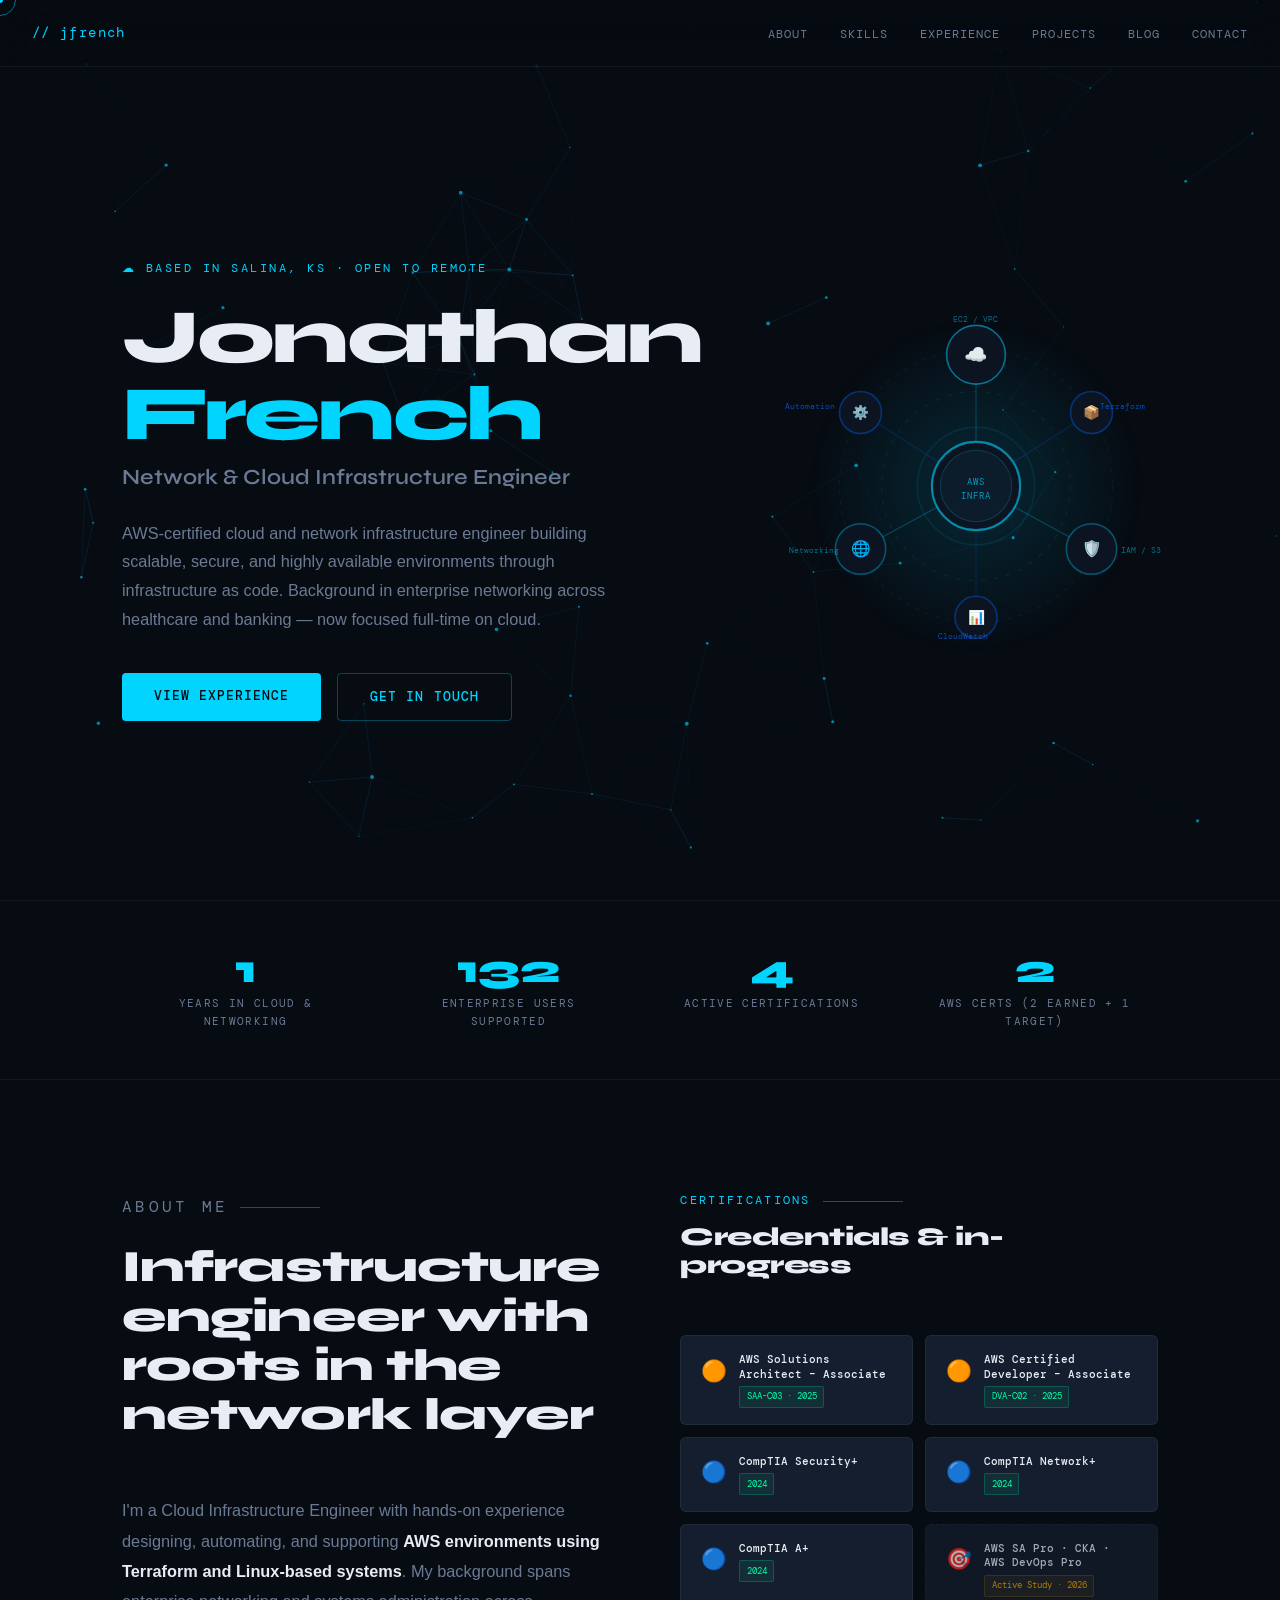
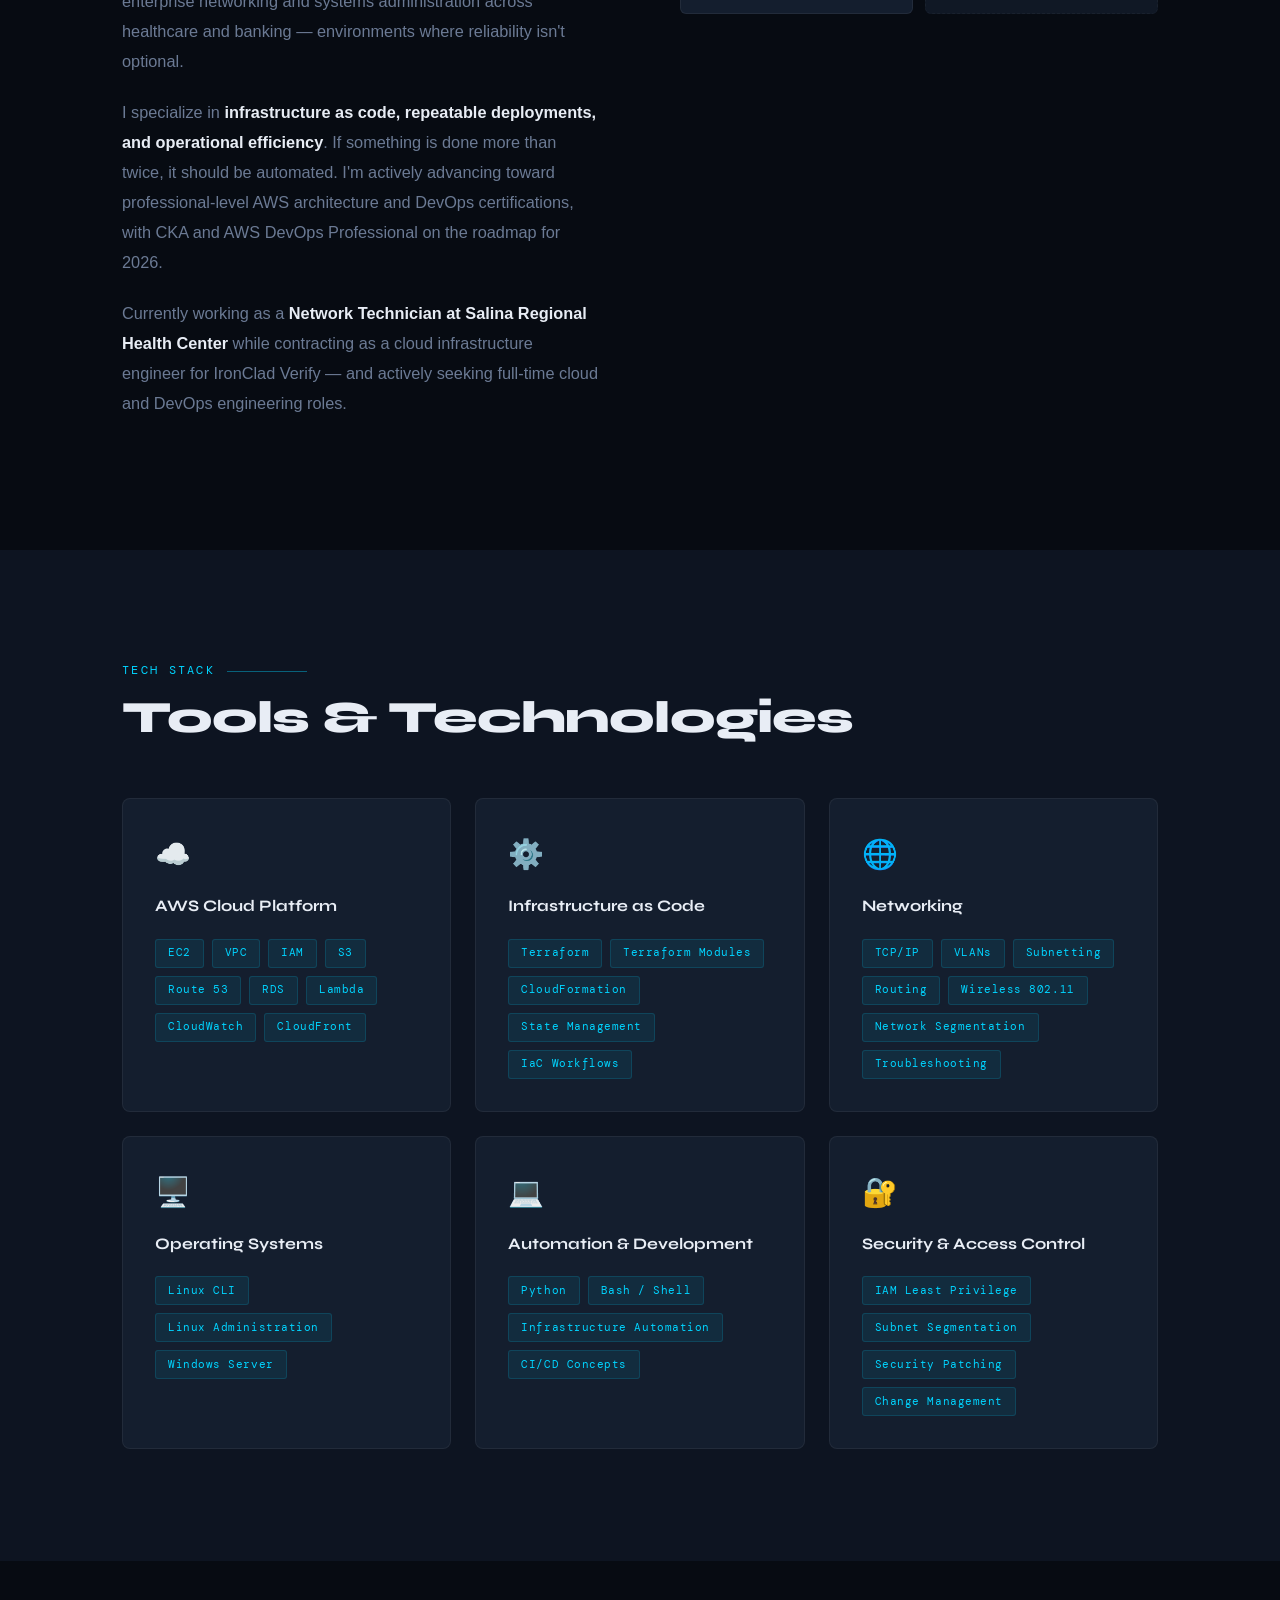
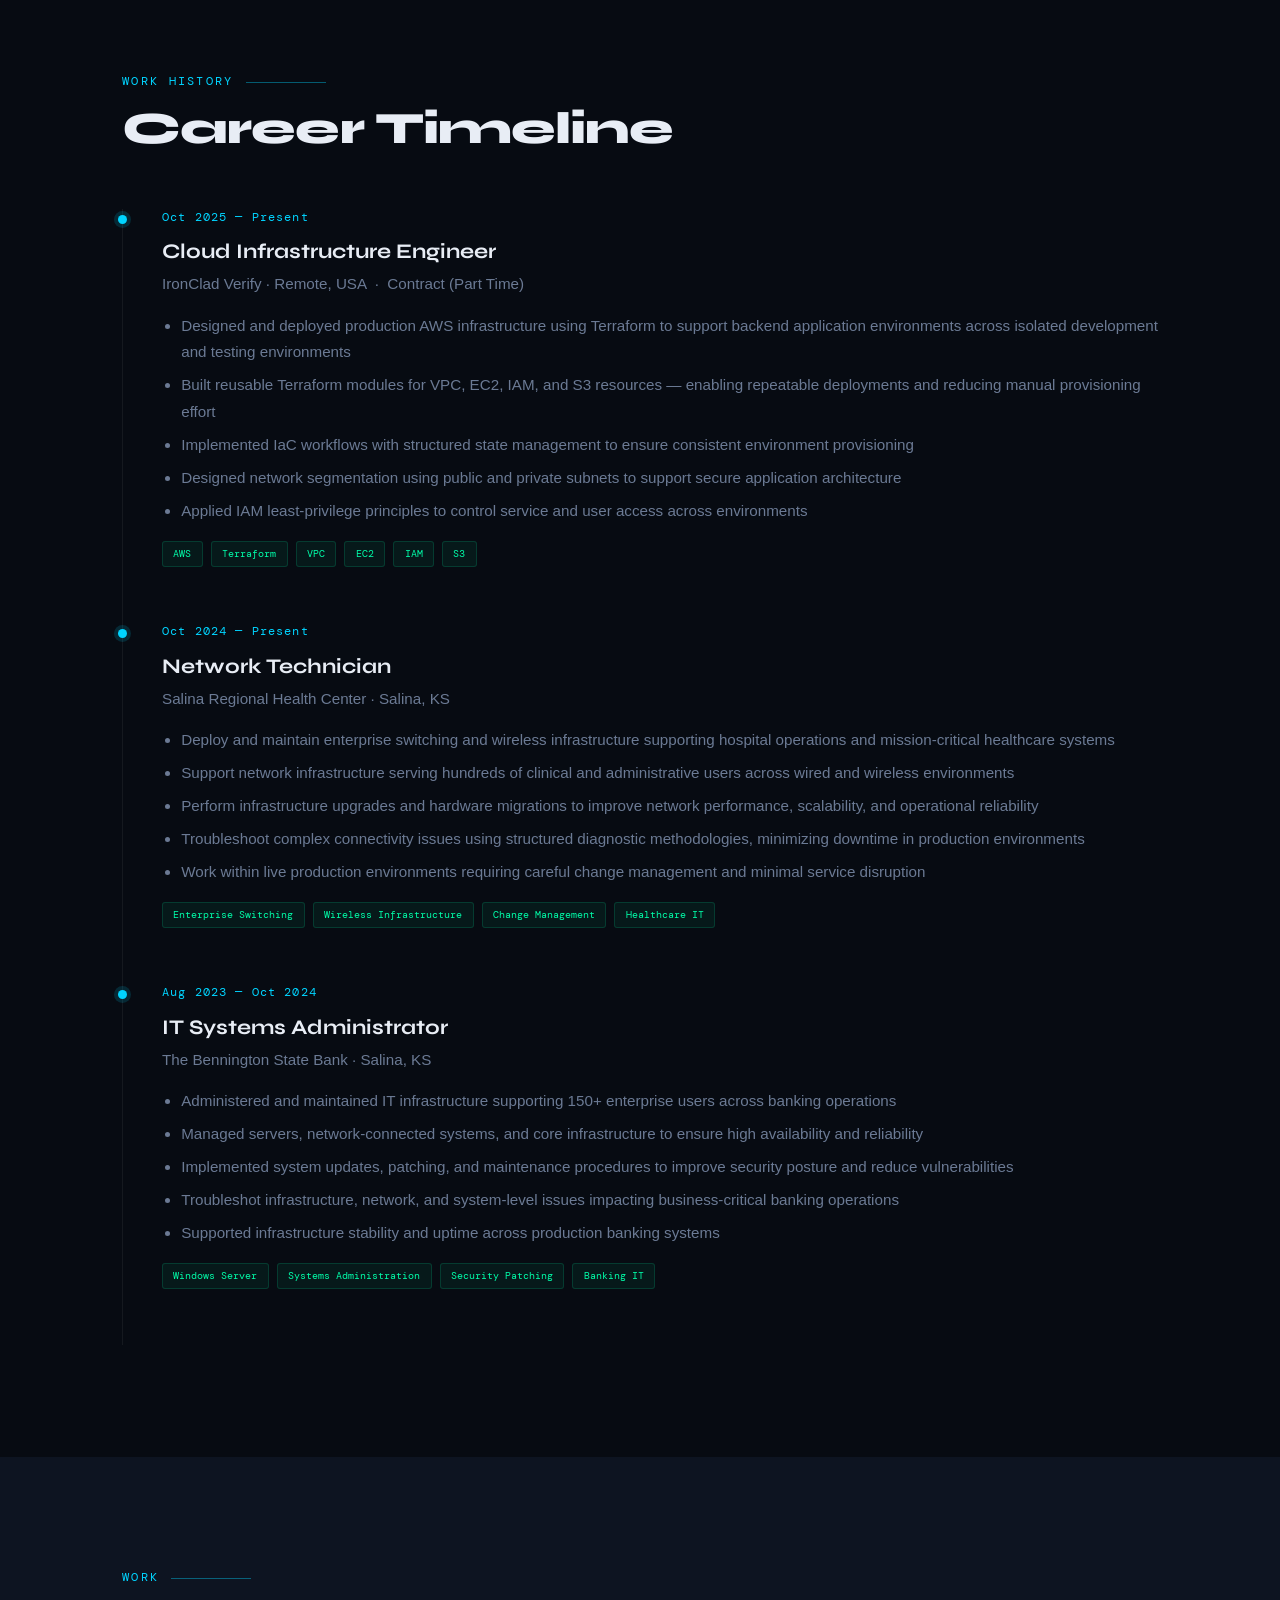
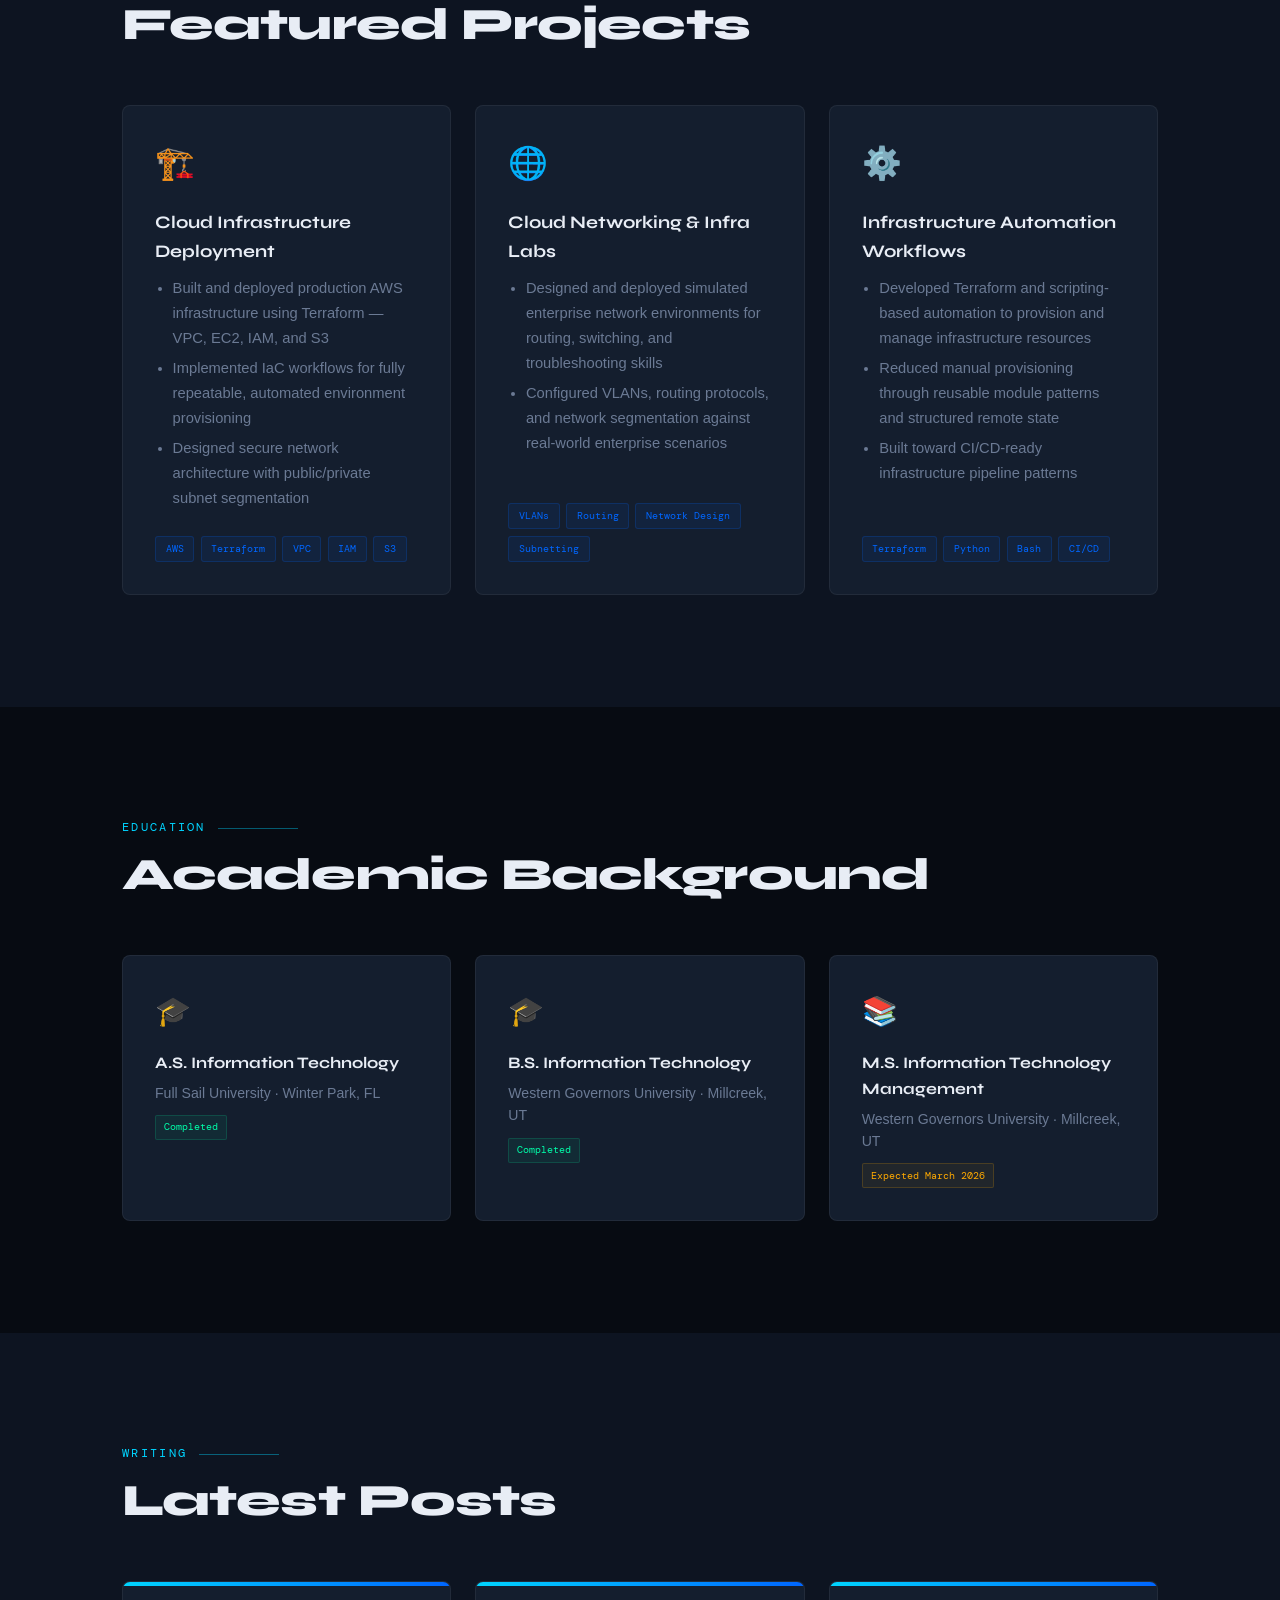
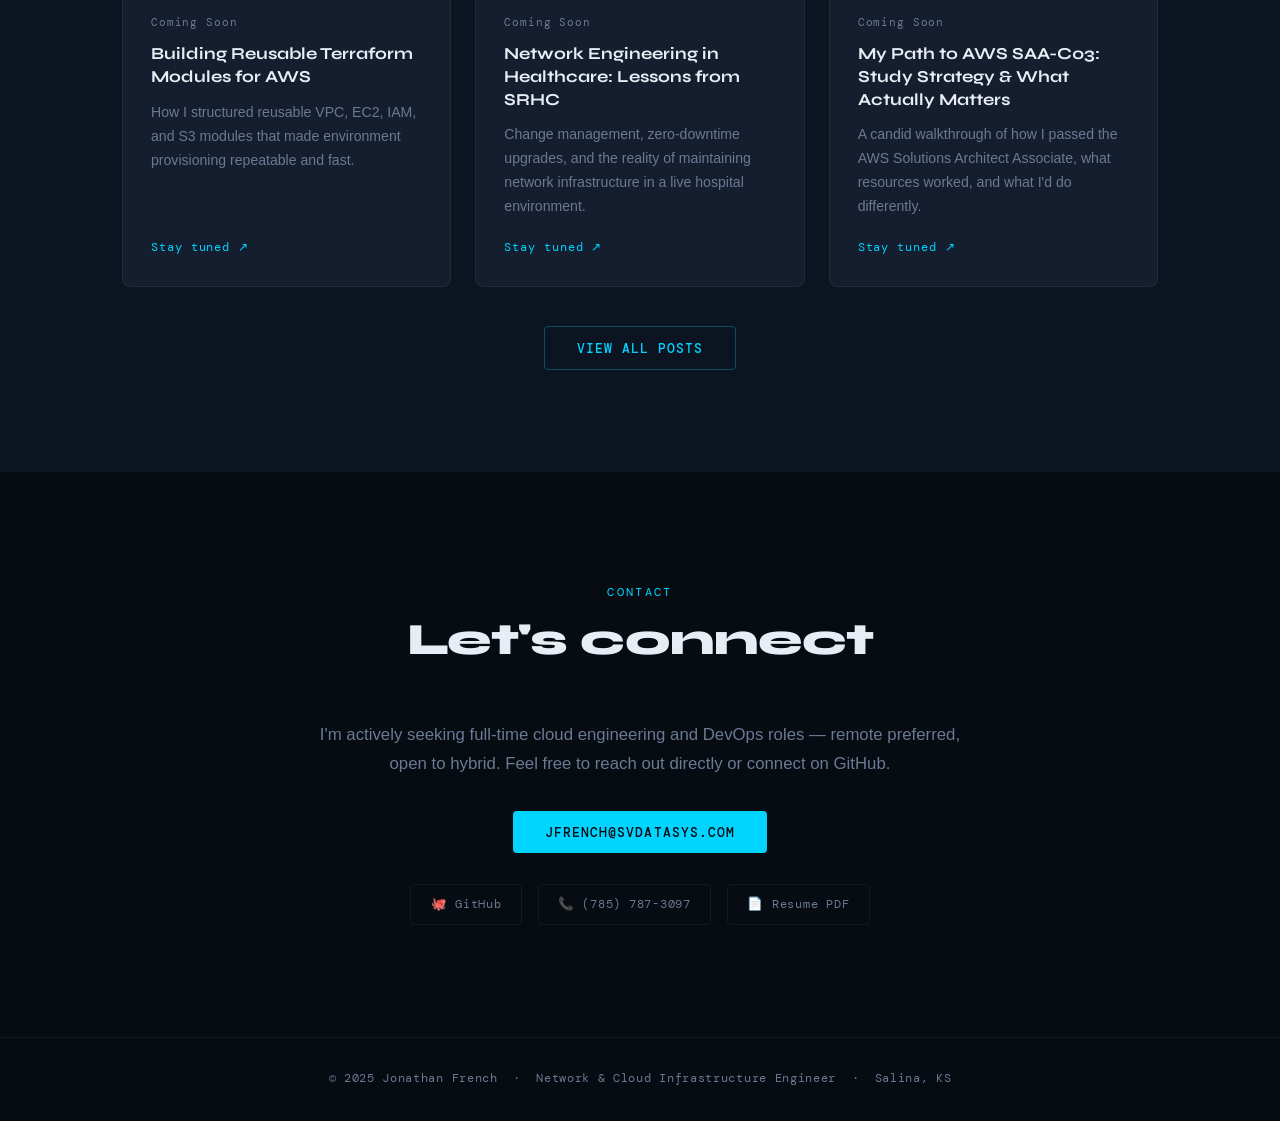
==== site/index.html @ b7e23923 "modified name" ====
<!DOCTYPE html>
<html lang="en">
<head>
  <meta charset="UTF-8" />
  <meta name="viewport" content="width=device-width, initial-scale=1.0" />
  <title>Jay French — Network &amp; Cloud Infrastructure Engineer</title>
  <link rel="preconnect" href="https://fonts.googleapis.com" />
  <link rel="preconnect" href="https://fonts.gstatic.com" crossorigin />
  <link href="https://fonts.googleapis.com/css2?family=Syne:wght@400;600;700;800&family=DM+Mono:wght@300;400;500&family=Cabinet+Grotesk:wght@300;400;500;700&display=swap" rel="stylesheet" />
  <style>
    *, *::before, *::after { box-sizing: border-box; margin: 0; padding: 0; }
    :root {
      --bg:        #070b12;
      --bg2:       #0d1421;
      --bg3:       #111927;
      --surface:   #141e2e;
      --border:    rgba(255,255,255,0.06);
      --primary:   #00d4ff;
      --accent:    #0066ff;
      --green:     #00ffaa;
      --text:      #e8edf5;
      --muted:     #6b7a94;
      --font-display: 'Syne', sans-serif;
      --font-body:    'Cabinet Grotesk', sans-serif;
      --font-mono:    'DM Mono', monospace;
    }
    html { scroll-behavior: smooth; }
    body { background: var(--bg); color: var(--text); font-family: var(--font-body); font-size: 16px; line-height: 1.6; overflow-x: hidden; cursor: none; }
    #cursor-dot, #cursor-ring { position: fixed; top: 0; left: 0; border-radius: 50%; pointer-events: none; z-index: 9999; transform: translate(-50%, -50%); }
    #cursor-dot { width: 6px; height: 6px; background: var(--primary); }
    #cursor-ring { width: 32px; height: 32px; border: 1.5px solid rgba(0,212,255,0.5); transition: width 0.25s, height 0.25s, border-color 0.25s; }
    body:has(a:hover) #cursor-ring, body:has(button:hover) #cursor-ring { width: 48px; height: 48px; border-color: var(--primary); }
    #bg-canvas { position: fixed; inset: 0; z-index: 0; pointer-events: none; }
    .container { max-width: 1100px; margin: 0 auto; padding: 0 2rem; }
    section { position: relative; z-index: 1; }

    /* NAV */
    nav { position: fixed; top: 0; left: 0; right: 0; z-index: 100; padding: 1.25rem 2rem; display: flex; align-items: center; justify-content: space-between; background: rgba(7,11,18,0.7); backdrop-filter: blur(20px); border-bottom: 1px solid var(--border); }
    .nav-logo { font-family: var(--font-mono); font-size: 0.85rem; color: var(--primary); letter-spacing: 0.1em; text-decoration: none; }
    .nav-links { display: flex; gap: 2rem; list-style: none; }
    .nav-links a { font-family: var(--font-mono); font-size: 0.78rem; color: var(--muted); text-decoration: none; letter-spacing: 0.08em; text-transform: uppercase; transition: color 0.2s; }
    .nav-links a:hover { color: var(--primary); }

    /* HERO */
    #hero { min-height: 100vh; display: flex; align-items: center; padding-top: 80px; }
    .hero-inner { display: grid; grid-template-columns: 1fr 420px; gap: 4rem; align-items: center; width: 100%; max-width: 1100px; margin: 0 auto; padding: 0 2rem; }
    .hero-eyebrow { font-family: var(--font-mono); font-size: 0.78rem; color: var(--primary); letter-spacing: 0.2em; text-transform: uppercase; margin-bottom: 1.25rem; opacity: 0; animation: fadeUp 0.8s 0.2s forwards; }
    .hero-name { font-family: var(--font-display); font-size: clamp(3rem, 6vw, 5.2rem); font-weight: 800; line-height: 1.0; letter-spacing: -0.03em; margin-bottom: 0.5rem; opacity: 0; animation: fadeUp 0.8s 0.35s forwards; }
    .hero-name span { color: var(--primary); }
    .hero-title { font-family: var(--font-display); font-size: clamp(1rem, 2vw, 1.35rem); font-weight: 600; color: var(--muted); margin-bottom: 1.5rem; opacity: 0; animation: fadeUp 0.8s 0.5s forwards; }
    .hero-desc { font-size: 1.02rem; color: var(--muted); max-width: 520px; line-height: 1.75; margin-bottom: 2.5rem; opacity: 0; animation: fadeUp 0.8s 0.65s forwards; }
    .hero-ctas { display: flex; gap: 1rem; flex-wrap: wrap; opacity: 0; animation: fadeUp 0.8s 0.8s forwards; }
    .btn-primary { padding: 0.8rem 2rem; background: var(--primary); color: var(--bg); font-family: var(--font-mono); font-size: 0.8rem; font-weight: 500; letter-spacing: 0.08em; text-transform: uppercase; border: none; border-radius: 4px; text-decoration: none; cursor: none; transition: background 0.2s, transform 0.2s, box-shadow 0.2s; }
    .btn-primary:hover { background: #33deff; transform: translateY(-2px); box-shadow: 0 8px 30px rgba(0,212,255,0.35); }
    .btn-ghost { padding: 0.8rem 2rem; background: transparent; color: var(--primary); font-family: var(--font-mono); font-size: 0.8rem; font-weight: 500; letter-spacing: 0.08em; text-transform: uppercase; border: 1px solid rgba(0,212,255,0.3); border-radius: 4px; text-decoration: none; cursor: none; transition: border-color 0.2s, background 0.2s, transform 0.2s; }
    .btn-ghost:hover { border-color: var(--primary); background: rgba(0,212,255,0.06); transform: translateY(-2px); }
    .hero-visual { position: relative; opacity: 0; animation: fadeIn 1.2s 0.5s forwards; }
    .cloud-diagram { width: 100%; aspect-ratio: 1; }
    .cloud-diagram svg { width: 100%; height: 100%; overflow: visible; }

    /* STATS */
    .stats-bar { position: relative; z-index: 1; border-top: 1px solid var(--border); border-bottom: 1px solid var(--border); padding: 2rem 0; }
    .stats-grid { display: grid; grid-template-columns: repeat(4, 1fr); gap: 1rem; }
    .stat { text-align: center; padding: 1rem; }
    .stat-num { font-family: var(--font-display); font-size: 2.5rem; font-weight: 800; color: var(--primary); display: block; line-height: 1; }
    .stat-label { font-family: var(--font-mono); font-size: 0.7rem; color: var(--muted); letter-spacing: 0.12em; text-transform: uppercase; margin-top: 0.4rem; display: block; }

    /* SECTION HEADERS */
    .section-header { margin-bottom: 3.5rem; }
    .section-label { font-family: var(--font-mono); font-size: 0.72rem; color: var(--primary); letter-spacing: 0.2em; text-transform: uppercase; margin-bottom: 0.75rem; display: flex; align-items: center; gap: 0.75rem; }
    .section-label::after { content: ''; flex: 1; max-width: 80px; height: 1px; background: var(--primary); opacity: 0.4; }
    .section-title { font-family: var(--font-display); font-size: clamp(2rem, 3.5vw, 2.8rem); font-weight: 800; letter-spacing: -0.02em; line-height: 1.1; }

    /* ABOUT */
    #about { padding: 7rem 0; }
    .about-grid { display: grid; grid-template-columns: 1fr 1fr; gap: 5rem; align-items: start; }
    .about-text p { color: var(--muted); line-height: 1.85; margin-bottom: 1.25rem; font-size: 1.02rem; }
    .about-text p strong { color: var(--text); }
    .cert-grid { display: grid; grid-template-columns: 1fr 1fr; gap: 0.75rem; margin-top: 2rem; }
    .cert-card { padding: 1rem 1.25rem; background: var(--surface); border: 1px solid var(--border); border-radius: 6px; display: flex; align-items: flex-start; gap: 0.75rem; transition: border-color 0.2s, transform 0.2s; }
    .cert-card:hover { border-color: rgba(0,212,255,0.3); transform: translateY(-2px); }
    .cert-card.upcoming { border-style: dashed; opacity: 0.7; }
    .cert-card.upcoming:hover { opacity: 1; }
    .cert-icon { font-size: 1.3rem; flex-shrink: 0; margin-top: 0.1rem; }
    .cert-name { font-family: var(--font-mono); font-size: 0.68rem; color: var(--text); font-weight: 500; line-height: 1.35; }
    .cert-badge { font-family: var(--font-mono); font-size: 0.58rem; color: var(--green); background: rgba(0,255,170,0.08); border: 1px solid rgba(0,255,170,0.2); padding: 0.15rem 0.4rem; border-radius: 2px; margin-top: 0.3rem; display: inline-block; }
    .cert-badge.soon { color: #ffaa00; background: rgba(255,170,0,0.08); border-color: rgba(255,170,0,0.2); }

    /* SKILLS */
    #skills { padding: 7rem 0; background: var(--bg2); }
    .skills-grid { display: grid; grid-template-columns: repeat(3, 1fr); gap: 1.5rem; }
    .skill-category { padding: 2rem; background: var(--surface); border: 1px solid var(--border); border-radius: 8px; transition: border-color 0.3s, transform 0.3s; }
    .skill-category:hover { border-color: rgba(0,212,255,0.25); transform: translateY(-4px); }
    .skill-cat-icon { font-size: 1.8rem; margin-bottom: 1rem; }
    .skill-cat-title { font-family: var(--font-display); font-size: 1rem; font-weight: 700; margin-bottom: 1.25rem; }
    .skill-tags { display: flex; flex-wrap: wrap; gap: 0.5rem; }
    .skill-tag { font-family: var(--font-mono); font-size: 0.68rem; color: var(--primary); background: rgba(0,212,255,0.08); border: 1px solid rgba(0,212,255,0.15); padding: 0.3rem 0.75rem; border-radius: 3px; letter-spacing: 0.05em; }

    /* EXPERIENCE */
    #experience { padding: 7rem 0; }
    .timeline { position: relative; }
    .timeline::before { content: ''; position: absolute; left: 0; top: 0; bottom: 0; width: 1px; background: var(--border); }
    .timeline-item { padding-left: 2.5rem; padding-bottom: 3.5rem; position: relative; }
    .timeline-item::before { content: ''; position: absolute; left: -4px; top: 6px; width: 9px; height: 9px; background: var(--primary); border-radius: 50%; box-shadow: 0 0 0 4px rgba(0,212,255,0.15); }
    .timeline-date { font-family: var(--font-mono); font-size: 0.72rem; color: var(--primary); letter-spacing: 0.1em; margin-bottom: 0.5rem; }
    .timeline-role { font-family: var(--font-display); font-size: 1.3rem; font-weight: 700; margin-bottom: 0.25rem; }
    .timeline-company { font-size: 0.95rem; color: var(--muted); margin-bottom: 1rem; }
    .timeline-desc { color: var(--muted); font-size: 0.95rem; line-height: 1.75; }
    .timeline-desc ul { padding-left: 1.2rem; margin-top: 0.5rem; }
    .timeline-desc li { margin-bottom: 0.4rem; }
    .timeline-tags { display: flex; flex-wrap: wrap; gap: 0.5rem; margin-top: 1rem; }
    .timeline-tag { font-family: var(--font-mono); font-size: 0.65rem; color: var(--green); background: rgba(0,255,170,0.06); border: 1px solid rgba(0,255,170,0.15); padding: 0.25rem 0.65rem; border-radius: 3px; }

    /* PROJECTS */
    #projects { padding: 7rem 0; background: var(--bg2); }
    .projects-grid { display: grid; grid-template-columns: repeat(3, 1fr); gap: 1.5rem; }
    .project-card { background: var(--surface); border: 1px solid var(--border); border-radius: 8px; padding: 2rem; display: flex; flex-direction: column; transition: border-color 0.3s, transform 0.3s, box-shadow 0.3s; }
    .project-card:hover { border-color: rgba(0,212,255,0.3); transform: translateY(-6px); box-shadow: 0 20px 60px rgba(0,0,0,0.4); }
    .project-icon { font-size: 2rem; margin-bottom: 1.25rem; }
    .project-title { font-family: var(--font-display); font-size: 1.1rem; font-weight: 700; margin-bottom: 0.65rem; }
    .project-desc { font-size: 0.92rem; color: var(--muted); line-height: 1.7; flex: 1; margin-bottom: 1.25rem; }
    .project-desc ul { padding-left: 1.1rem; }
    .project-desc li { margin-bottom: 0.3rem; }
    .project-tags { display: flex; flex-wrap: wrap; gap: 0.4rem; }
    .project-tag { font-family: var(--font-mono); font-size: 0.65rem; color: var(--accent); background: rgba(0,102,255,0.08); border: 1px solid rgba(0,102,255,0.2); padding: 0.25rem 0.6rem; border-radius: 3px; }

    /* EDUCATION */
    #education { padding: 7rem 0; }
    .edu-grid { display: grid; grid-template-columns: repeat(3, 1fr); gap: 1.5rem; }
    .edu-card { background: var(--surface); border: 1px solid var(--border); border-radius: 8px; padding: 2rem; transition: border-color 0.3s, transform 0.3s; }
    .edu-card:hover { border-color: rgba(0,212,255,0.25); transform: translateY(-3px); }
    .edu-icon { font-size: 1.8rem; margin-bottom: 1rem; }
    .edu-degree { font-family: var(--font-display); font-size: 1rem; font-weight: 700; margin-bottom: 0.4rem; }
    .edu-school { font-size: 0.88rem; color: var(--muted); margin-bottom: 0.5rem; }
    .edu-note { font-family: var(--font-mono); font-size: 0.65rem; color: var(--green); background: rgba(0,255,170,0.06); border: 1px solid rgba(0,255,170,0.15); padding: 0.2rem 0.5rem; border-radius: 2px; display: inline-block; }
    .edu-note.in-progress { color: #ffaa00; background: rgba(255,170,0,0.06); border-color: rgba(255,170,0,0.18); }

    /* BLOG */
    #blog { padding: 7rem 0; background: var(--bg2); }
    .blog-grid { display: grid; grid-template-columns: repeat(3, 1fr); gap: 1.5rem; margin-bottom: 3rem; }
    .blog-card { background: var(--surface); border: 1px solid var(--border); border-radius: 8px; overflow: hidden; text-decoration: none; color: inherit; display: flex; flex-direction: column; transition: border-color 0.3s, transform 0.3s; }
    .blog-card:hover { border-color: rgba(0,212,255,0.3); transform: translateY(-4px); }
    .blog-card-accent { height: 4px; background: linear-gradient(90deg, var(--primary), var(--accent)); }
    .blog-card-body { padding: 1.75rem; flex: 1; display: flex; flex-direction: column; }
    .blog-meta { font-family: var(--font-mono); font-size: 0.68rem; color: var(--muted); letter-spacing: 0.08em; margin-bottom: 0.75rem; }
    .blog-card-title { font-family: var(--font-display); font-size: 1.05rem; font-weight: 700; line-height: 1.35; margin-bottom: 0.75rem; }
    .blog-excerpt { font-size: 0.88rem; color: var(--muted); line-height: 1.7; flex: 1; }
    .blog-read-more { font-family: var(--font-mono); font-size: 0.72rem; color: var(--primary); letter-spacing: 0.08em; margin-top: 1.25rem; }
    .view-all { text-align: center; }

    /* CONTACT */
    #contact { padding: 7rem 0; }
    .contact-inner { max-width: 680px; margin: 0 auto; text-align: center; }
    .contact-inner .section-label { justify-content: center; }
    .contact-inner .section-label::after { display: none; }
    .contact-desc { color: var(--muted); font-size: 1.05rem; line-height: 1.75; margin: 1.5rem 0 2.5rem; }
    .contact-links { display: flex; gap: 1rem; justify-content: center; flex-wrap: wrap; margin-top: 2.5rem; }
    .contact-link { display: flex; align-items: center; gap: 0.5rem; font-family: var(--font-mono); font-size: 0.78rem; color: var(--muted); text-decoration: none; padding: 0.6rem 1.2rem; border: 1px solid var(--border); border-radius: 4px; letter-spacing: 0.06em; transition: color 0.2s, border-color 0.2s; }
    .contact-link:hover { color: var(--primary); border-color: rgba(0,212,255,0.3); }

    footer { border-top: 1px solid var(--border); padding: 2rem; text-align: center; position: relative; z-index: 1; }
    footer p { font-family: var(--font-mono); font-size: 0.72rem; color: var(--muted); letter-spacing: 0.06em; }

    @keyframes fadeUp { from { opacity:0; transform:translateY(24px); } to { opacity:1; transform:translateY(0); } }
    @keyframes fadeIn { from { opacity:0; } to { opacity:1; } }
    .reveal { opacity:0; transform:translateY(32px); transition:opacity 0.7s ease,transform 0.7s ease; }
    .reveal.visible { opacity:1; transform:none; }

    @media (max-width:900px) {
      .hero-inner { grid-template-columns:1fr; }
      .hero-visual { display:none; }
      .about-grid { grid-template-columns:1fr; gap:2.5rem; }
      .skills-grid, .projects-grid { grid-template-columns:1fr 1fr; }
      .blog-grid, .edu-grid { grid-template-columns:1fr 1fr; }
      .stats-grid { grid-template-columns:1fr 1fr; }
    }
    @media (max-width:600px) {
      .skills-grid,.projects-grid,.blog-grid,.cert-grid,.edu-grid { grid-template-columns:1fr; }
      .stats-grid { grid-template-columns:1fr 1fr; }
      body { cursor:auto; }
      #cursor-dot,#cursor-ring { display:none; }
    }
  </style>
</head>
<body>

  <div id="cursor-dot"></div>
  <div id="cursor-ring"></div>
  <canvas id="bg-canvas"></canvas>

  <nav>
    <a href="#hero" class="nav-logo">// jfrench</a>
    <ul class="nav-links">
      <li><a href="#about">About</a></li>
      <li><a href="#skills">Skills</a></li>
      <li><a href="#experience">Experience</a></li>
      <li><a href="#projects">Projects</a></li>
      <li><a href="blog.html">Blog</a></li>
      <li><a href="#contact">Contact</a></li>
    </ul>
  </nav>

  <!-- HERO -->
  <section id="hero">
    <div class="hero-inner">
      <div class="hero-content">
        <p class="hero-eyebrow">☁ Based in Salina, KS · Open to Remote</p>
        <h1 class="hero-name">Jonathan<br><span>French</span></h1>
        <p class="hero-title">Network &amp; Cloud Infrastructure Engineer</p>
        <p class="hero-desc">
          AWS-certified cloud and network infrastructure engineer building scalable, secure, and highly available environments through infrastructure as code. Background in enterprise networking across healthcare and banking — now focused full-time on cloud.
        </p>
        <div class="hero-ctas">
          <a href="#experience" class="btn-primary">View Experience</a>
          <a href="#contact" class="btn-ghost">Get In Touch</a>
        </div>
      </div>
      <div class="hero-visual">
        <div class="cloud-diagram">
          <svg viewBox="0 0 400 400" xmlns="http://www.w3.org/2000/svg">
            <defs>
              <radialGradient id="glow1" cx="50%" cy="50%" r="50%">
                <stop offset="0%" stop-color="#00d4ff" stop-opacity="0.15"/>
                <stop offset="100%" stop-color="#00d4ff" stop-opacity="0"/>
              </radialGradient>
            </defs>
            <circle cx="200" cy="200" r="160" fill="url(#glow1)"/>
            <circle cx="200" cy="200" r="130" fill="none" stroke="rgba(0,212,255,0.07)" stroke-width="1" stroke-dasharray="4 6"/>
            <circle cx="200" cy="200" r="90"  fill="none" stroke="rgba(0,212,255,0.1)"  stroke-width="1" stroke-dasharray="4 8"/>
            <line x1="200" y1="200" x2="200" y2="75"  stroke="rgba(0,212,255,0.25)" stroke-width="1"/>
            <line x1="200" y1="200" x2="310" y2="260" stroke="rgba(0,212,255,0.25)" stroke-width="1"/>
            <line x1="200" y1="200" x2="90"  y2="260" stroke="rgba(0,212,255,0.25)" stroke-width="1"/>
            <line x1="200" y1="200" x2="310" y2="130" stroke="rgba(0,102,255,0.2)"  stroke-width="1"/>
            <line x1="200" y1="200" x2="90"  y2="130" stroke="rgba(0,102,255,0.2)"  stroke-width="1"/>
            <line x1="200" y1="200" x2="200" y2="325" stroke="rgba(0,102,255,0.2)"  stroke-width="1"/>
            <g transform="translate(200,75)"> <circle r="28" fill="#0d1421" stroke="rgba(0,212,255,0.5)" stroke-width="1.5"/><text y="1" text-anchor="middle" dominant-baseline="middle" font-size="18">☁️</text></g>
            <g transform="translate(310,260)"><circle r="24" fill="#0d1421" stroke="rgba(0,212,255,0.35)" stroke-width="1.5"/><text y="1" text-anchor="middle" dominant-baseline="middle" font-size="15">🛡️</text></g>
            <g transform="translate(90,260)"> <circle r="24" fill="#0d1421" stroke="rgba(0,212,255,0.35)" stroke-width="1.5"/><text y="1" text-anchor="middle" dominant-baseline="middle" font-size="15">🌐</text></g>
            <g transform="translate(310,130)"><circle r="20" fill="#0d1421" stroke="rgba(0,102,255,0.4)"  stroke-width="1.5"/><text y="1" text-anchor="middle" dominant-baseline="middle" font-size="13">📦</text></g>
            <g transform="translate(90,130)"> <circle r="20" fill="#0d1421" stroke="rgba(0,102,255,0.4)"  stroke-width="1.5"/><text y="1" text-anchor="middle" dominant-baseline="middle" font-size="13">⚙️</text></g>
            <g transform="translate(200,325)"><circle r="20" fill="#0d1421" stroke="rgba(0,102,255,0.4)"  stroke-width="1.5"/><text y="1" text-anchor="middle" dominant-baseline="middle" font-size="13">📊</text></g>
            <circle cx="200" cy="200" r="42" fill="#0d1421" stroke="rgba(0,212,255,0.6)" stroke-width="2"/>
            <circle cx="200" cy="200" r="34" fill="rgba(0,212,255,0.04)" stroke="rgba(0,212,255,0.2)" stroke-width="1"/>
            <text x="200" y="197" text-anchor="middle" dominant-baseline="middle" font-family="'DM Mono',monospace" font-size="9" fill="rgba(0,212,255,0.7)" letter-spacing="1">AWS</text>
            <text x="200" y="210" text-anchor="middle" dominant-baseline="middle" font-family="'DM Mono',monospace" font-size="9" fill="rgba(0,212,255,0.7)" letter-spacing="1">INFRA</text>
            <circle cx="200" cy="200" r="50" fill="none" stroke="rgba(0,212,255,0.25)" stroke-width="1.5">
              <animate attributeName="r" values="46;80;46" dur="3s" repeatCount="indefinite"/>
              <animate attributeName="opacity" values="0.5;0;0.5" dur="3s" repeatCount="indefinite"/>
            </circle>
            <text x="200" y="44"  text-anchor="middle" font-family="'DM Mono',monospace" font-size="8" fill="rgba(0,212,255,0.5)">EC2 / VPC</text>
            <text x="338" y="264" font-family="'DM Mono',monospace" font-size="8" fill="rgba(0,212,255,0.5)">IAM / S3</text>
            <text x="22"  y="264" font-family="'DM Mono',monospace" font-size="8" fill="rgba(0,212,255,0.5)">Networking</text>
            <text x="318" y="127" font-family="'DM Mono',monospace" font-size="8" fill="rgba(0,102,255,0.7)">Terraform</text>
            <text x="18"  y="127" font-family="'DM Mono',monospace" font-size="8" fill="rgba(0,102,255,0.7)">Automation</text>
            <text x="164" y="346" font-family="'DM Mono',monospace" font-size="8" fill="rgba(0,102,255,0.7)">CloudWatch</text>
          </svg>
        </div>
      </div>
    </div>
  </section>

  <!-- STATS -->
  <div class="stats-bar">
    <div class="container">
      <div class="stats-grid">
        <div class="stat reveal"><span class="stat-num" data-target="2">0</span><span class="stat-label">Years in Cloud &amp; Networking</span></div>
        <div class="stat reveal"><span class="stat-num" data-target="150">0</span><span class="stat-label">Enterprise Users Supported</span></div>
        <div class="stat reveal"><span class="stat-num" data-target="5">0</span><span class="stat-label">Active Certifications</span></div>
        <div class="stat reveal"><span class="stat-num" data-target="3">0</span><span class="stat-label">AWS Certs (2 Earned + 1 Target)</span></div>
      </div>
    </div>
  </div>

  <!-- ABOUT -->
  <section id="about">
    <div class="container">
      <div class="about-grid">
        <div class="about-text reveal">
          <div class="section-header">
            <p class="section-label">About Me</p>
            <h2 class="section-title">Infrastructure engineer with roots in the network layer</h2>
          </div>
          <p>I'm a Cloud Infrastructure Engineer with hands-on experience designing, automating, and supporting <strong>AWS environments using Terraform and Linux-based systems</strong>. My background spans enterprise networking and systems administration across healthcare and banking — environments where reliability isn't optional.</p>
          <p>I specialize in <strong>infrastructure as code, repeatable deployments, and operational efficiency</strong>. If something is done more than twice, it should be automated. I'm actively advancing toward professional-level AWS architecture and DevOps certifications, with CKA and AWS DevOps Professional on the roadmap for 2026.</p>
          <p>Currently working as a <strong>Network Technician at Salina Regional Health Center</strong> while contracting as a cloud infrastructure engineer for IronClad Verify — and actively seeking full-time cloud and DevOps engineering roles.</p>
        </div>
        <div class="reveal">
          <div class="section-header">
            <p class="section-label">Certifications</p>
            <h2 class="section-title" style="font-size:1.6rem;">Credentials &amp; in-progress</h2>
          </div>
          <div class="cert-grid">
            <div class="cert-card">
              <span class="cert-icon">🟠</span>
              <div>
                <div class="cert-name">AWS Solutions Architect – Associate</div>
                <span class="cert-badge">SAA-C03 · 2025</span>
              </div>
            </div>
            <div class="cert-card">
              <span class="cert-icon">🟠</span>
              <div>
                <div class="cert-name">AWS Certified Developer – Associate</div>
                <span class="cert-badge">DVA-C02 · 2025</span>
              </div>
            </div>
            <div class="cert-card">
              <span class="cert-icon">🔵</span>
              <div>
                <div class="cert-name">CompTIA Security+</div>
                <span class="cert-badge">2024</span>
              </div>
            </div>
            <div class="cert-card">
              <span class="cert-icon">🔵</span>
              <div>
                <div class="cert-name">CompTIA Network+</div>
                <span class="cert-badge">2024</span>
              </div>
            </div>
            <div class="cert-card">
              <span class="cert-icon">🔵</span>
              <div>
                <div class="cert-name">CompTIA A+</div>
                <span class="cert-badge">2024</span>
              </div>
            </div>
            <div class="cert-card upcoming">
              <span class="cert-icon">🎯</span>
              <div>
                <div class="cert-name">AWS SA Pro · CKA · AWS DevOps Pro</div>
                <span class="cert-badge soon">Active Study · 2026</span>
              </div>
            </div>
          </div>
        </div>
      </div>
    </div>
  </section>

  <!-- SKILLS -->
  <section id="skills">
    <div class="container">
      <div class="section-header reveal">
        <p class="section-label">Tech Stack</p>
        <h2 class="section-title">Tools &amp; Technologies</h2>
      </div>
      <div class="skills-grid">
        <div class="skill-category reveal">
          <div class="skill-cat-icon">☁️</div>
          <div class="skill-cat-title">AWS Cloud Platform</div>
          <div class="skill-tags">
            <span class="skill-tag">EC2</span><span class="skill-tag">VPC</span><span class="skill-tag">IAM</span>
            <span class="skill-tag">S3</span><span class="skill-tag">Route 53</span><span class="skill-tag">RDS</span>
            <span class="skill-tag">Lambda</span><span class="skill-tag">CloudWatch</span><span class="skill-tag">CloudFront</span>
          </div>
        </div>
        <div class="skill-category reveal">
          <div class="skill-cat-icon">⚙️</div>
          <div class="skill-cat-title">Infrastructure as Code</div>
          <div class="skill-tags">
            <span class="skill-tag">Terraform</span><span class="skill-tag">Terraform Modules</span>
            <span class="skill-tag">CloudFormation</span><span class="skill-tag">State Management</span>
            <span class="skill-tag">IaC Workflows</span>
          </div>
        </div>
        <div class="skill-category reveal">
          <div class="skill-cat-icon">🌐</div>
          <div class="skill-cat-title">Networking</div>
          <div class="skill-tags">
            <span class="skill-tag">TCP/IP</span><span class="skill-tag">VLANs</span><span class="skill-tag">Subnetting</span>
            <span class="skill-tag">Routing</span><span class="skill-tag">Wireless 802.11</span>
            <span class="skill-tag">Network Segmentation</span><span class="skill-tag">Troubleshooting</span>
          </div>
        </div>
        <div class="skill-category reveal">
          <div class="skill-cat-icon">🖥️</div>
          <div class="skill-cat-title">Operating Systems</div>
          <div class="skill-tags">
            <span class="skill-tag">Linux CLI</span><span class="skill-tag">Linux Administration</span>
            <span class="skill-tag">Windows Server</span>
          </div>
        </div>
        <div class="skill-category reveal">
          <div class="skill-cat-icon">💻</div>
          <div class="skill-cat-title">Automation &amp; Development</div>
          <div class="skill-tags">
            <span class="skill-tag">Python</span><span class="skill-tag">Bash / Shell</span>
            <span class="skill-tag">Infrastructure Automation</span><span class="skill-tag">CI/CD Concepts</span>
          </div>
        </div>
        <div class="skill-category reveal">
          <div class="skill-cat-icon">🔐</div>
          <div class="skill-cat-title">Security &amp; Access Control</div>
          <div class="skill-tags">
            <span class="skill-tag">IAM Least Privilege</span><span class="skill-tag">Subnet Segmentation</span>
            <span class="skill-tag">Security Patching</span><span class="skill-tag">Change Management</span>
          </div>
        </div>
      </div>
    </div>
  </section>

  <!-- EXPERIENCE -->
  <section id="experience">
    <div class="container">
      <div class="section-header reveal">
        <p class="section-label">Work History</p>
        <h2 class="section-title">Career Timeline</h2>
      </div>
      <div class="timeline">

        <div class="timeline-item reveal">
          <div class="timeline-date">Oct 2025 — Present</div>
          <div class="timeline-role">Cloud Infrastructure Engineer</div>
          <div class="timeline-company">IronClad Verify · Remote, USA &nbsp;·&nbsp; Contract (Part Time)</div>
          <div class="timeline-desc">
            <ul>
              <li>Designed and deployed production AWS infrastructure using Terraform to support backend application environments across isolated development and testing environments</li>
              <li>Built reusable Terraform modules for VPC, EC2, IAM, and S3 resources — enabling repeatable deployments and reducing manual provisioning effort</li>
              <li>Implemented IaC workflows with structured state management to ensure consistent environment provisioning</li>
              <li>Designed network segmentation using public and private subnets to support secure application architecture</li>
              <li>Applied IAM least-privilege principles to control service and user access across environments</li>
            </ul>
          </div>
          <div class="timeline-tags">
            <span class="timeline-tag">AWS</span><span class="timeline-tag">Terraform</span><span class="timeline-tag">VPC</span>
            <span class="timeline-tag">EC2</span><span class="timeline-tag">IAM</span><span class="timeline-tag">S3</span>
          </div>
        </div>

        <div class="timeline-item reveal">
          <div class="timeline-date">Oct 2024 — Present</div>
          <div class="timeline-role">Network Technician</div>
          <div class="timeline-company">Salina Regional Health Center · Salina, KS</div>
          <div class="timeline-desc">
            <ul>
              <li>Deploy and maintain enterprise switching and wireless infrastructure supporting hospital operations and mission-critical healthcare systems</li>
              <li>Support network infrastructure serving hundreds of clinical and administrative users across wired and wireless environments</li>
              <li>Perform infrastructure upgrades and hardware migrations to improve network performance, scalability, and operational reliability</li>
              <li>Troubleshoot complex connectivity issues using structured diagnostic methodologies, minimizing downtime in production environments</li>
              <li>Work within live production environments requiring careful change management and minimal service disruption</li>
            </ul>
          </div>
          <div class="timeline-tags">
            <span class="timeline-tag">Enterprise Switching</span><span class="timeline-tag">Wireless Infrastructure</span>
            <span class="timeline-tag">Change Management</span><span class="timeline-tag">Healthcare IT</span>
          </div>
        </div>

        <div class="timeline-item reveal">
          <div class="timeline-date">Aug 2023 — Oct 2024</div>
          <div class="timeline-role">IT Systems Administrator</div>
          <div class="timeline-company">The Bennington State Bank · Salina, KS</div>
          <div class="timeline-desc">
            <ul>
              <li>Administered and maintained IT infrastructure supporting 150+ enterprise users across banking operations</li>
              <li>Managed servers, network-connected systems, and core infrastructure to ensure high availability and reliability</li>
              <li>Implemented system updates, patching, and maintenance procedures to improve security posture and reduce vulnerabilities</li>
              <li>Troubleshot infrastructure, network, and system-level issues impacting business-critical banking operations</li>
              <li>Supported infrastructure stability and uptime across production banking systems</li>
            </ul>
          </div>
          <div class="timeline-tags">
            <span class="timeline-tag">Windows Server</span><span class="timeline-tag">Systems Administration</span>
            <span class="timeline-tag">Security Patching</span><span class="timeline-tag">Banking IT</span>
          </div>
        </div>

      </div>
    </div>
  </section>

  <!-- PROJECTS -->
  <section id="projects">
    <div class="container">
      <div class="section-header reveal">
        <p class="section-label">Work</p>
        <h2 class="section-title">Featured Projects</h2>
      </div>
      <div class="projects-grid">
        <div class="project-card reveal">
          <div class="project-icon">🏗️</div>
          <div class="project-title">Cloud Infrastructure Deployment</div>
          <div class="project-desc">
            <ul>
              <li>Built and deployed production AWS infrastructure using Terraform — VPC, EC2, IAM, and S3</li>
              <li>Implemented IaC workflows for fully repeatable, automated environment provisioning</li>
              <li>Designed secure network architecture with public/private subnet segmentation</li>
            </ul>
          </div>
          <div class="project-tags">
            <span class="project-tag">AWS</span><span class="project-tag">Terraform</span>
            <span class="project-tag">VPC</span><span class="project-tag">IAM</span><span class="project-tag">S3</span>
          </div>
        </div>
        <div class="project-card reveal">
          <div class="project-icon">🌐</div>
          <div class="project-title">Cloud Networking &amp; Infra Labs</div>
          <div class="project-desc">
            <ul>
              <li>Designed and deployed simulated enterprise network environments for routing, switching, and troubleshooting skills</li>
              <li>Configured VLANs, routing protocols, and network segmentation against real-world enterprise scenarios</li>
            </ul>
          </div>
          <div class="project-tags">
            <span class="project-tag">VLANs</span><span class="project-tag">Routing</span>
            <span class="project-tag">Network Design</span><span class="project-tag">Subnetting</span>
          </div>
        </div>
        <div class="project-card reveal">
          <div class="project-icon">⚙️</div>
          <div class="project-title">Infrastructure Automation Workflows</div>
          <div class="project-desc">
            <ul>
              <li>Developed Terraform and scripting-based automation to provision and manage infrastructure resources</li>
              <li>Reduced manual provisioning through reusable module patterns and structured remote state</li>
              <li>Built toward CI/CD-ready infrastructure pipeline patterns</li>
            </ul>
          </div>
          <div class="project-tags">
            <span class="project-tag">Terraform</span><span class="project-tag">Python</span>
            <span class="project-tag">Bash</span><span class="project-tag">CI/CD</span>
          </div>
        </div>
      </div>
    </div>
  </section>

  <!-- EDUCATION -->
  <section id="education">
    <div class="container">
      <div class="section-header reveal">
        <p class="section-label">Education</p>
        <h2 class="section-title">Academic Background</h2>
      </div>
      <div class="edu-grid">
        <div class="edu-card reveal">
          <div class="edu-icon">🎓</div>
          <div class="edu-degree">A.S. Information Technology</div>
          <div class="edu-school">Full Sail University · Winter Park, FL</div>
          <span class="edu-note">Completed</span>
        </div>
        <div class="edu-card reveal">
          <div class="edu-icon">🎓</div>
          <div class="edu-degree">B.S. Information Technology</div>
          <div class="edu-school">Western Governors University · Millcreek, UT</div>
          <span class="edu-note">Completed</span>
        </div>
        <div class="edu-card reveal">
          <div class="edu-icon">📚</div>
          <div class="edu-degree">M.S. Information Technology Management</div>
          <div class="edu-school">Western Governors University · Millcreek, UT</div>
          <span class="edu-note in-progress">Expected March 2026</span>
        </div>
      </div>
    </div>
  </section>

  <!-- BLOG PREVIEW -->
  <section id="blog">
    <div class="container">
      <div class="section-header reveal">
        <p class="section-label">Writing</p>
        <h2 class="section-title">Latest Posts</h2>
      </div>
      <div class="blog-grid">
        <a href="posts/TEMPLATE.html" class="blog-card reveal">
          <div class="blog-card-accent"></div>
          <div class="blog-card-body">
            <div class="blog-meta">Coming Soon</div>
            <div class="blog-card-title">Building Reusable Terraform Modules for AWS</div>
            <div class="blog-excerpt">How I structured reusable VPC, EC2, IAM, and S3 modules that made environment provisioning repeatable and fast.</div>
            <div class="blog-read-more">Stay tuned ↗</div>
          </div>
        </a>
        <a href="posts/TEMPLATE.html" class="blog-card reveal">
          <div class="blog-card-accent"></div>
          <div class="blog-card-body">
            <div class="blog-meta">Coming Soon</div>
            <div class="blog-card-title">Network Engineering in Healthcare: Lessons from SRHC</div>
            <div class="blog-excerpt">Change management, zero-downtime upgrades, and the reality of maintaining network infrastructure in a live hospital environment.</div>
            <div class="blog-read-more">Stay tuned ↗</div>
          </div>
        </a>
        <a href="posts/TEMPLATE.html" class="blog-card reveal">
          <div class="blog-card-accent"></div>
          <div class="blog-card-body">
            <div class="blog-meta">Coming Soon</div>
            <div class="blog-card-title">My Path to AWS SAA-C03: Study Strategy &amp; What Actually Matters</div>
            <div class="blog-excerpt">A candid walkthrough of how I passed the AWS Solutions Architect Associate, what resources worked, and what I'd do differently.</div>
            <div class="blog-read-more">Stay tuned ↗</div>
          </div>
        </a>
      </div>
      <div class="view-all reveal">
        <a href="blog.html" class="btn-ghost">View All Posts</a>
      </div>
    </div>
  </section>

  <!-- CONTACT -->
  <section id="contact">
    <div class="container">
      <div class="contact-inner reveal">
        <div class="section-header">
          <p class="section-label">Contact</p>
          <h2 class="section-title">Let's connect</h2>
        </div>
        <p class="contact-desc">
          I'm actively seeking full-time cloud engineering and DevOps roles — remote preferred, open to hybrid.
          Feel free to reach out directly or connect on GitHub.
        </p>
        <a href="mailto:jfrench@svdatasys.com" class="btn-primary">jfrench@svdatasys.com</a>
        <div class="contact-links">
          <a href="https://github.com" class="contact-link" target="_blank">🐙 GitHub</a>
          <a href="tel:7857873097" class="contact-link">📞 (785) 787-3097</a>
          <a href="jfrench032026Resume.pdf" class="contact-link" target="_blank">📄 Resume PDF</a>
        </div>
      </div>
    </div>
  </section>

  <footer>
    <p>© 2025 Jonathan French &nbsp;·&nbsp; Network &amp; Cloud Infrastructure Engineer &nbsp;·&nbsp; Salina, KS</p>
  </footer>

  <script>
    // Cursor
    const dot=document.getElementById('cursor-dot'),ring=document.getElementById('cursor-ring');
    let mx=0,my=0,rx=0,ry=0;
    document.addEventListener('mousemove',e=>{mx=e.clientX;my=e.clientY;});
    (function a(){rx+=(mx-rx)*.15;ry+=(my-ry)*.15;dot.style.left=mx+'px';dot.style.top=my+'px';ring.style.left=rx+'px';ring.style.top=ry+'px';requestAnimationFrame(a);})();

    // Canvas
    const canvas=document.getElementById('bg-canvas'),ctx=canvas.getContext('2d');
    let W,H,particles=[];
    function resize(){W=canvas.width=window.innerWidth;H=canvas.height=window.innerHeight;}
    resize();window.addEventListener('resize',resize);
    for(let i=0;i<70;i++)particles.push({x:Math.random()*W,y:Math.random()*H,vx:(Math.random()-.5)*.35,vy:(Math.random()-.5)*.35,r:Math.random()*1.5+.5});
    function draw(){
      ctx.clearRect(0,0,W,H);
      for(let i=0;i<particles.length;i++)for(let j=i+1;j<particles.length;j++){const dx=particles[i].x-particles[j].x,dy=particles[i].y-particles[j].y,d=Math.sqrt(dx*dx+dy*dy);if(d<160){ctx.beginPath();ctx.moveTo(particles[i].x,particles[i].y);ctx.lineTo(particles[j].x,particles[j].y);ctx.strokeStyle=`rgba(0,180,255,${(1-d/160)*.25})`;ctx.lineWidth=.7;ctx.stroke();}}
      for(const p of particles){ctx.beginPath();ctx.arc(p.x,p.y,p.r,0,Math.PI*2);ctx.fillStyle='rgba(0,212,255,0.6)';ctx.fill();p.x+=p.vx;p.y+=p.vy;if(p.x<0||p.x>W)p.vx*=-1;if(p.y<0||p.y>H)p.vy*=-1;}
      requestAnimationFrame(draw);
    }
    draw();

    // Scroll reveal
    const obs=new IntersectionObserver(entries=>entries.forEach(e=>{if(e.isIntersecting)e.target.classList.add('visible');}),{threshold:.1});
    document.querySelectorAll('.reveal').forEach(el=>obs.observe(el));

    // Counters
    function animateCount(el){const target=parseInt(el.dataset.target),suffix=el.dataset.suffix||'',step=target/(1500/16);let c=0;const t=setInterval(()=>{c+=step;if(c>=target){c=target;clearInterval(t);}el.textContent=Math.floor(c)+suffix;},16);}
    const cobs=new IntersectionObserver(entries=>entries.forEach(e=>{if(e.isIntersecting){animateCount(e.target);cobs.unobserve(e.target);}}),{threshold:.5});
    document.querySelectorAll('[data-target]').forEach(el=>cobs.observe(el));
  </script>
</body>
</html>
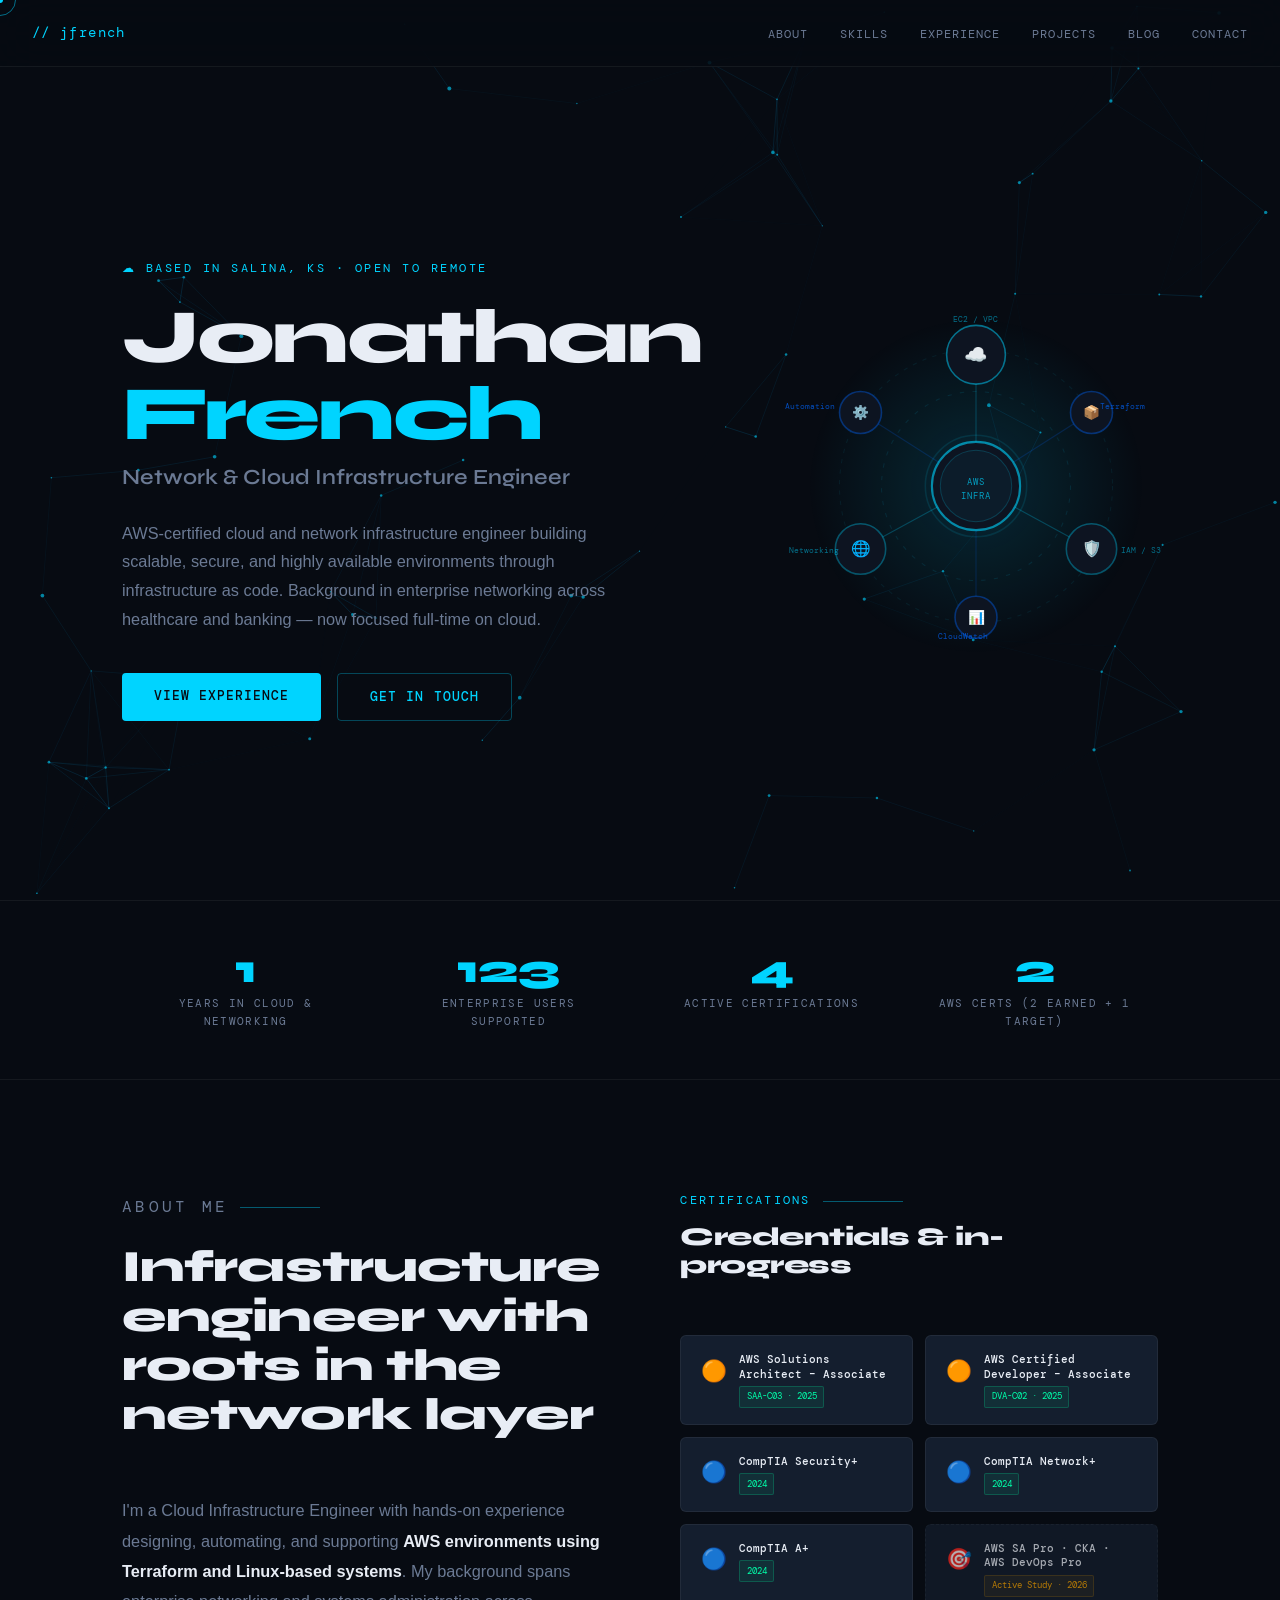
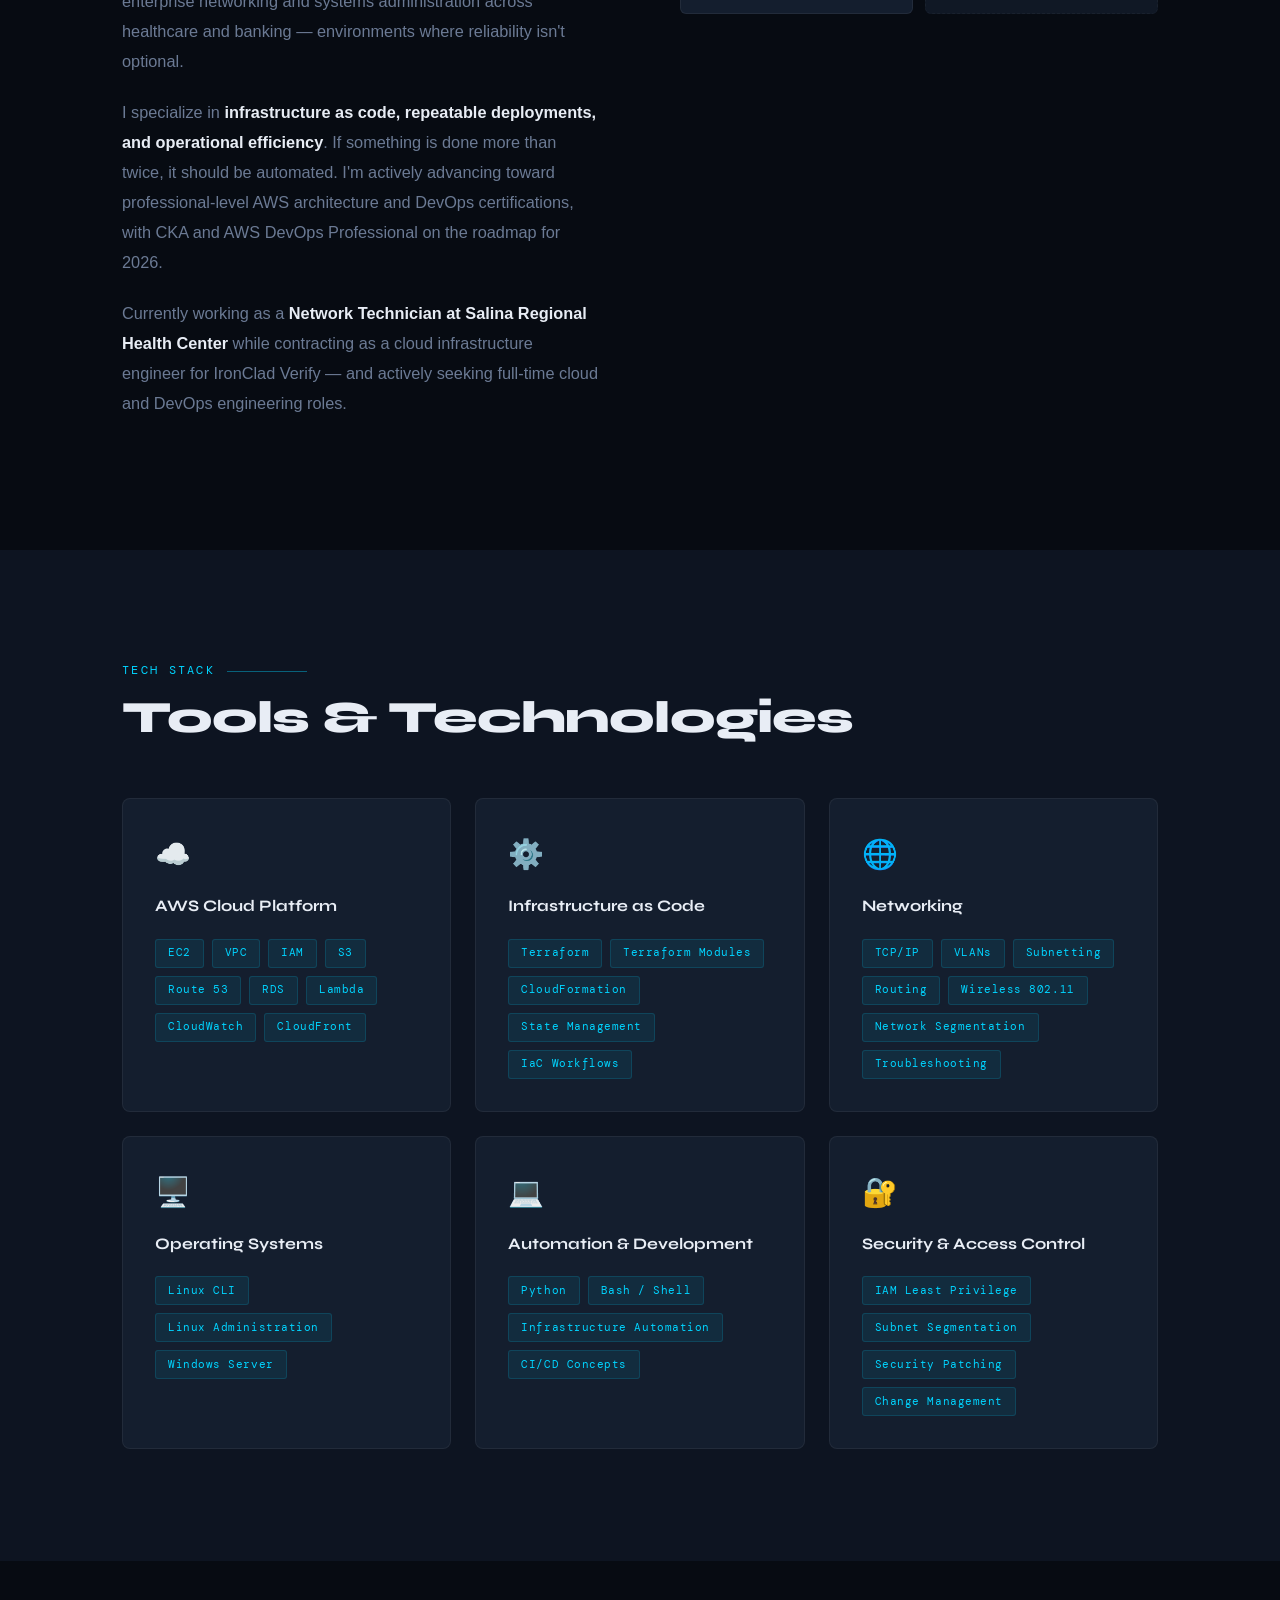
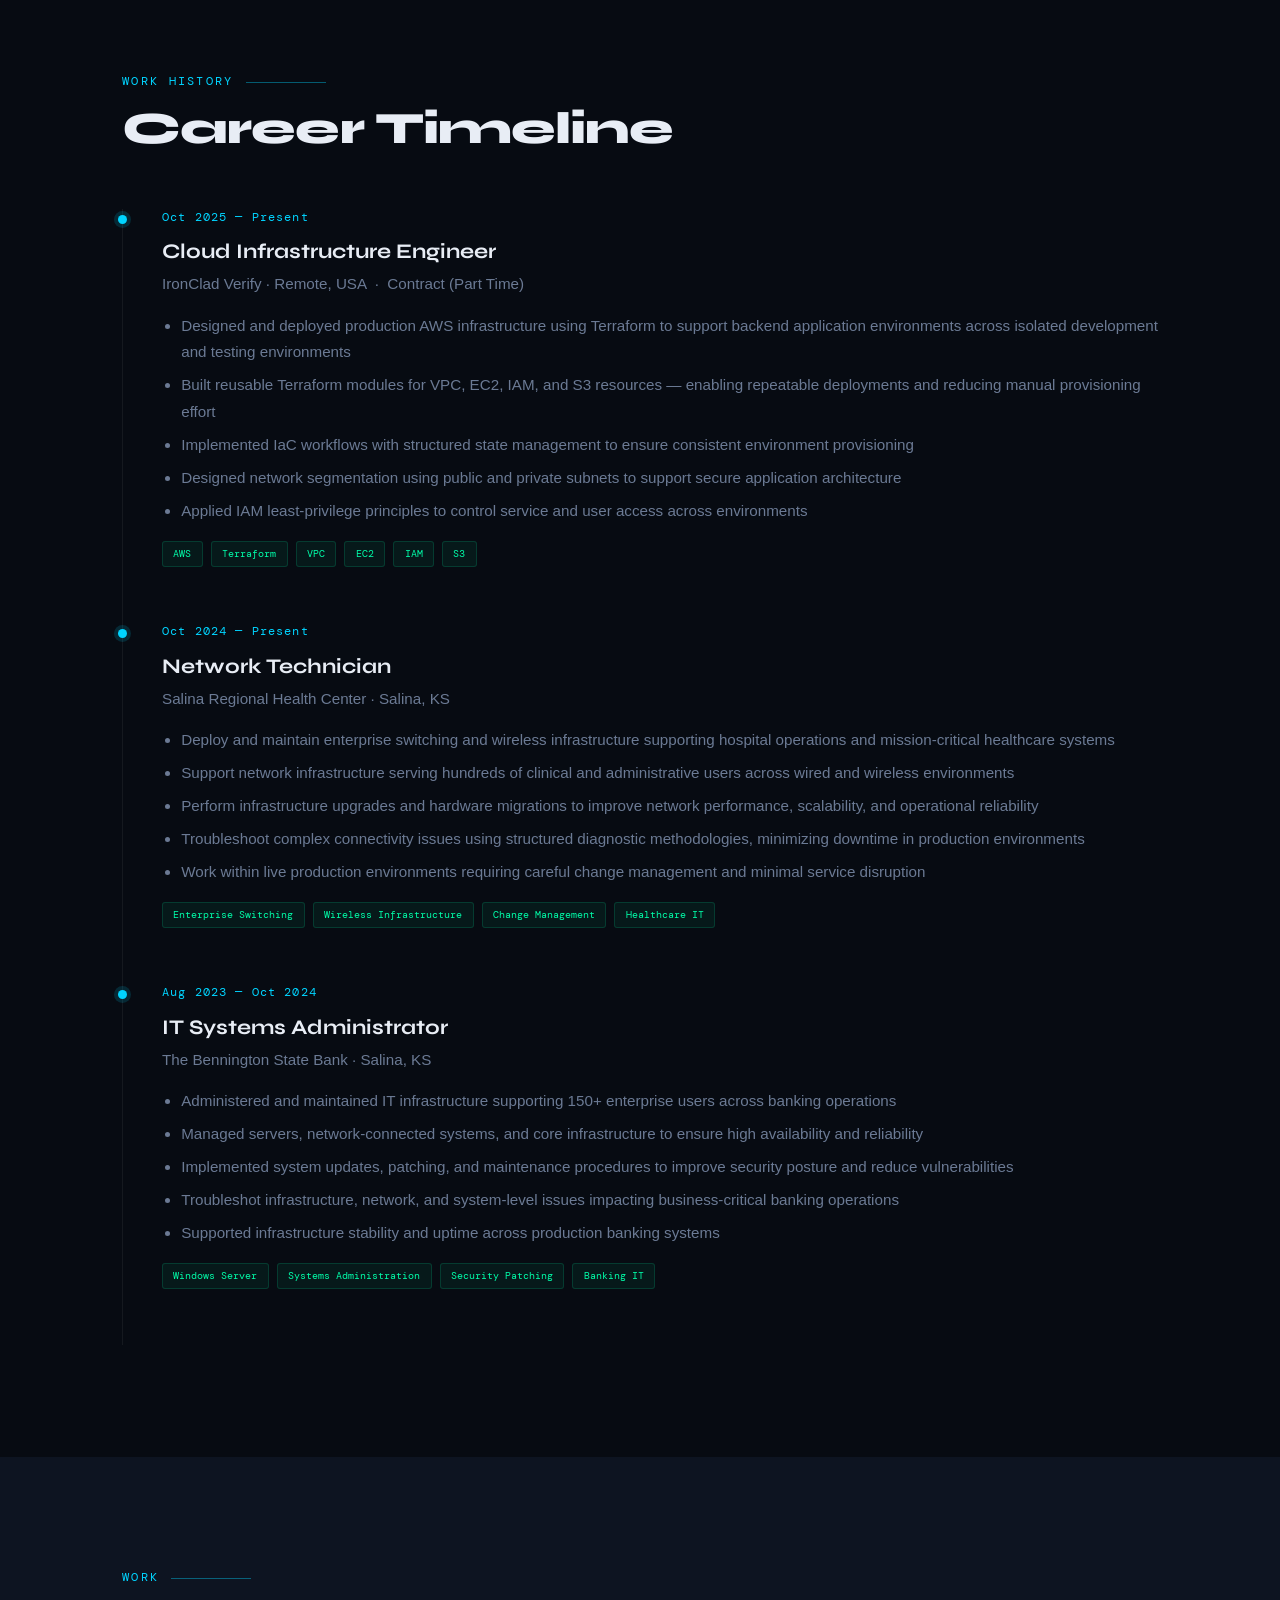
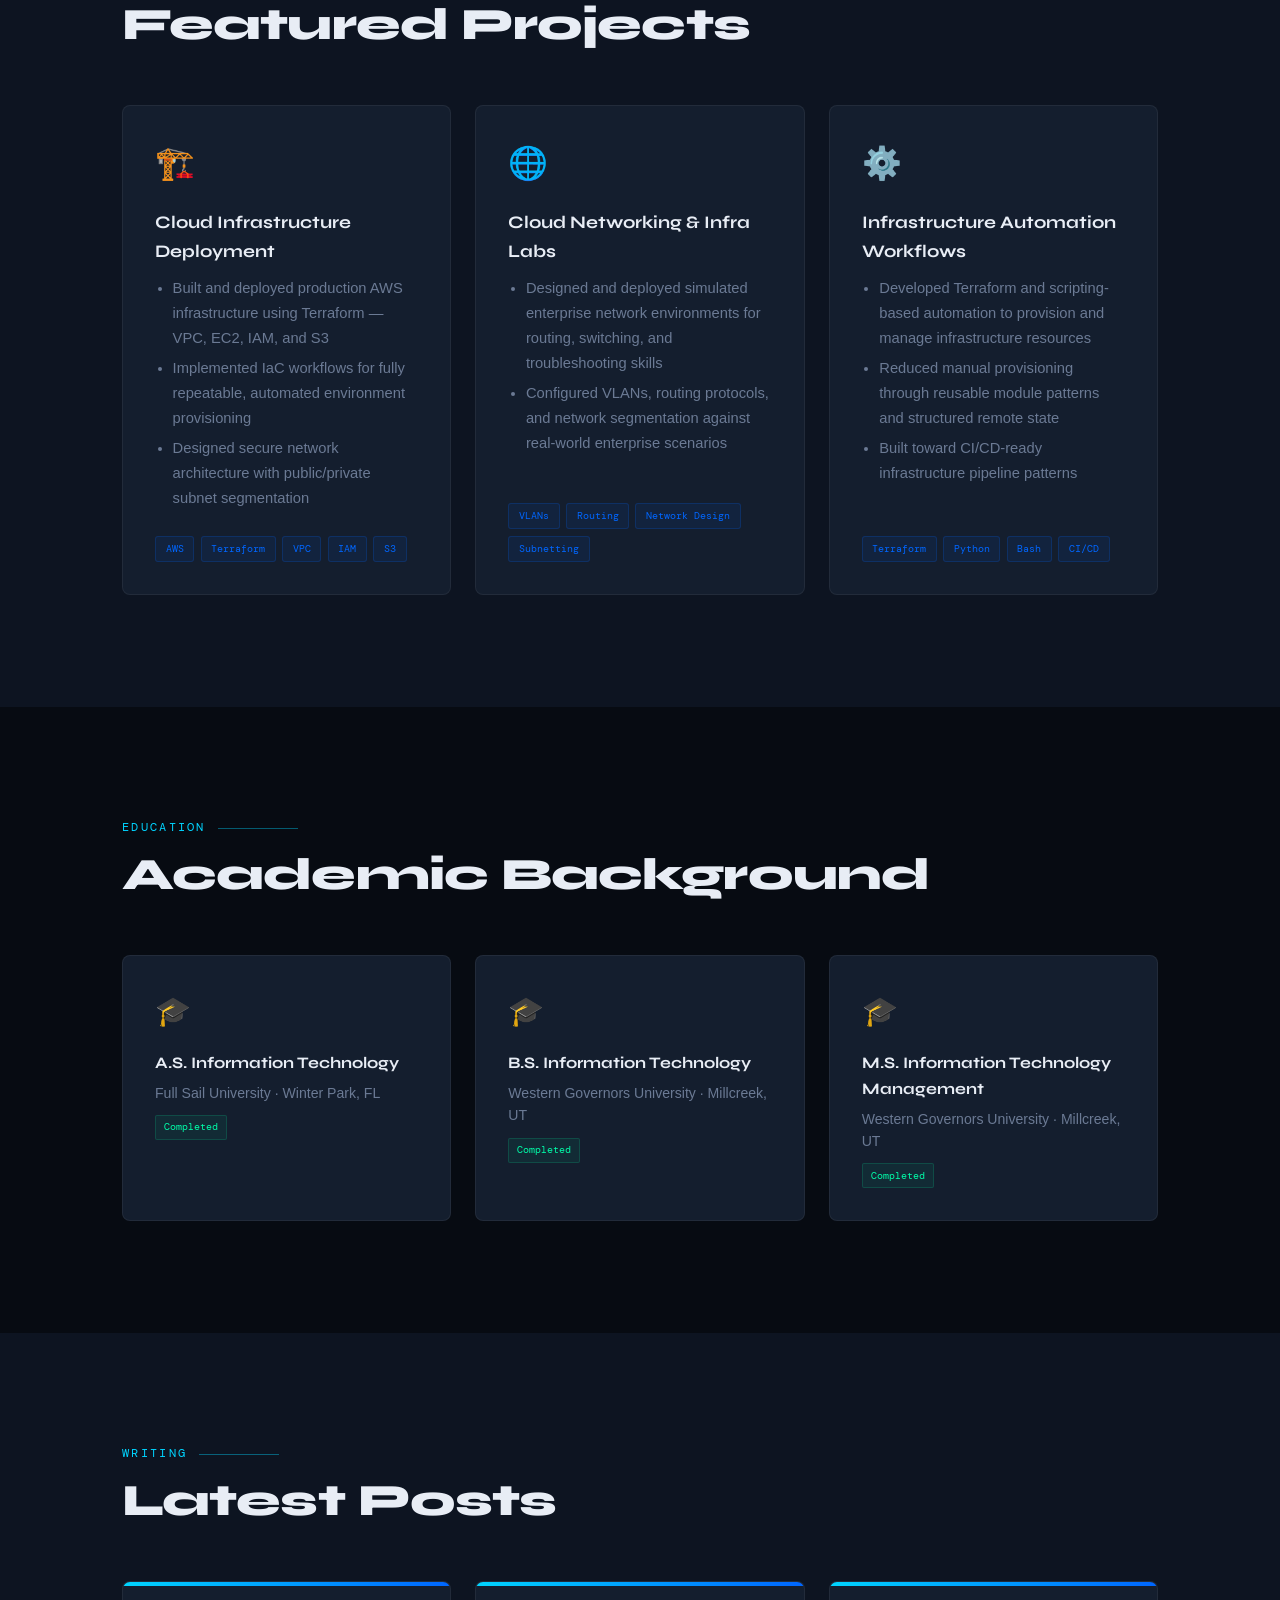
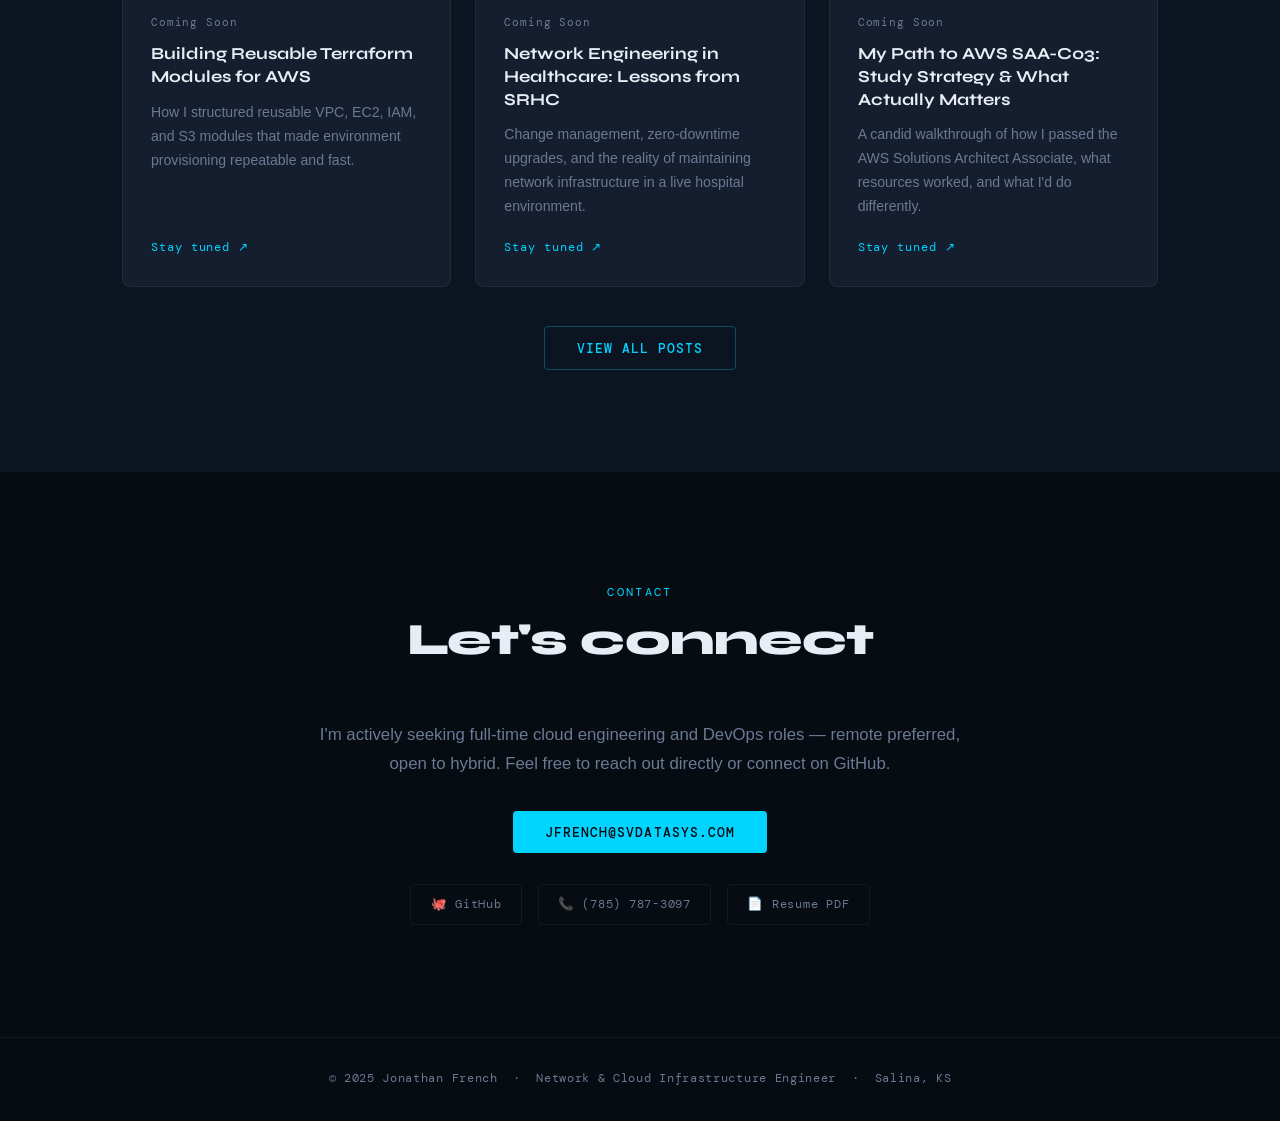
==== commit 7553196f: "testing" ====
--- a/site/index.html
+++ b/site/index.html
@@ -548,10 +548,10 @@
           <span class="edu-note">Completed</span>
         </div>
         <div class="edu-card reveal">
-          <div class="edu-icon">📚</div>
+          <div class="edu-icon">🎓</div>
           <div class="edu-degree">M.S. Information Technology Management</div>
           <div class="edu-school">Western Governors University · Millcreek, UT</div>
-          <span class="edu-note in-progress">Expected March 2026</span>
+          <span class="edu-note">Completed</span>
         </div>
       </div>
     </div>
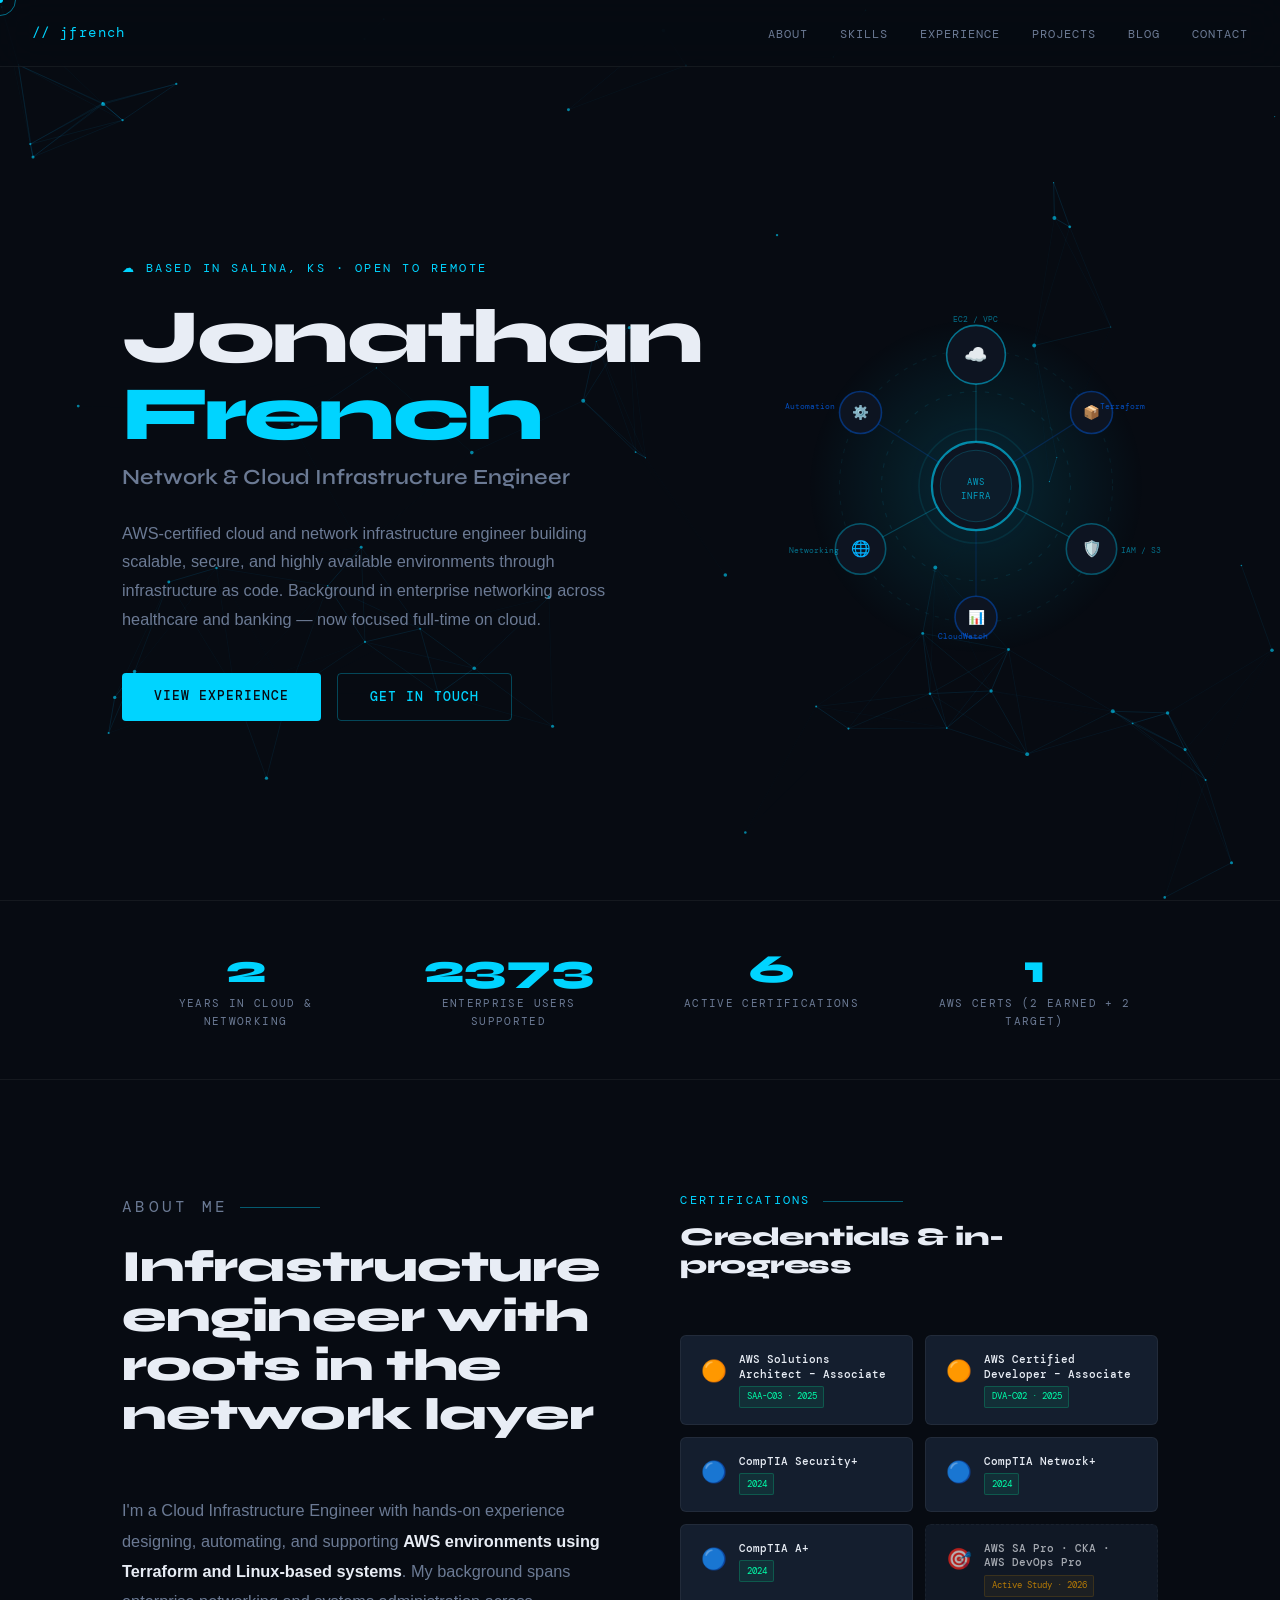
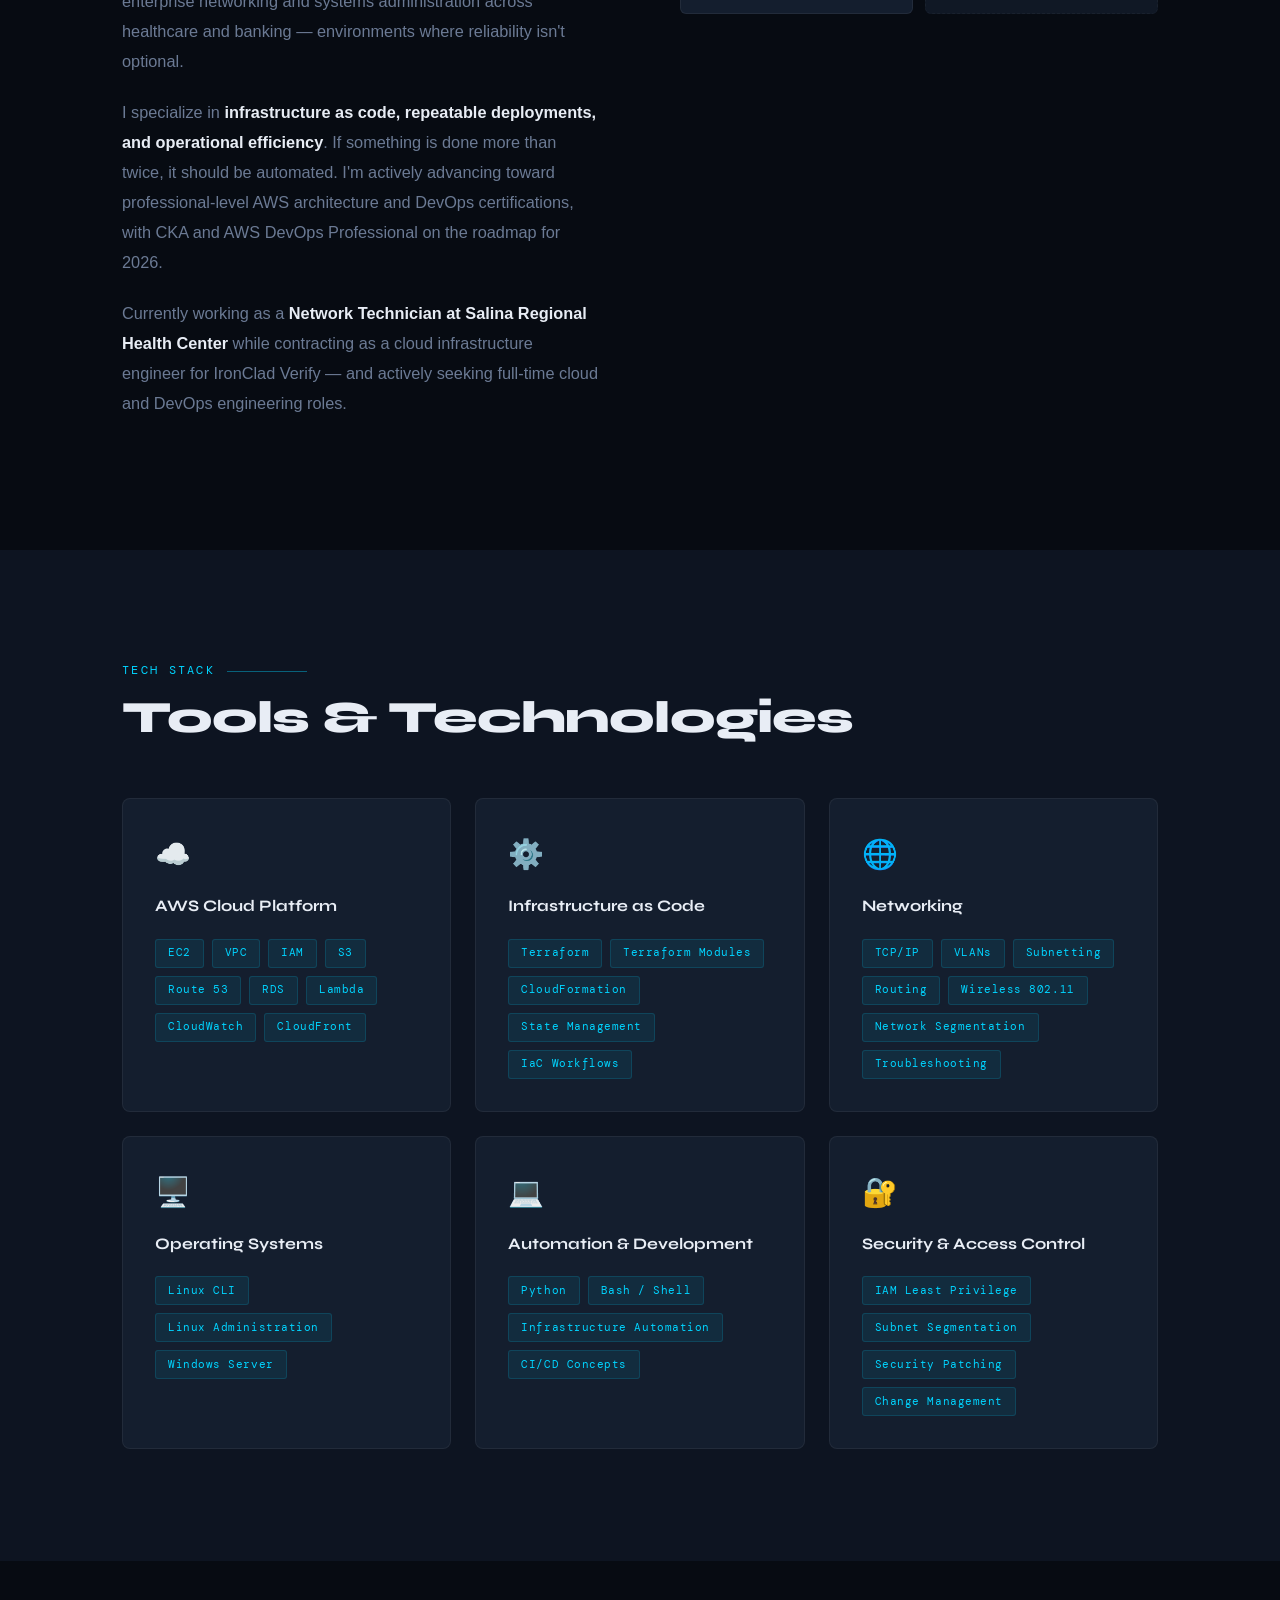
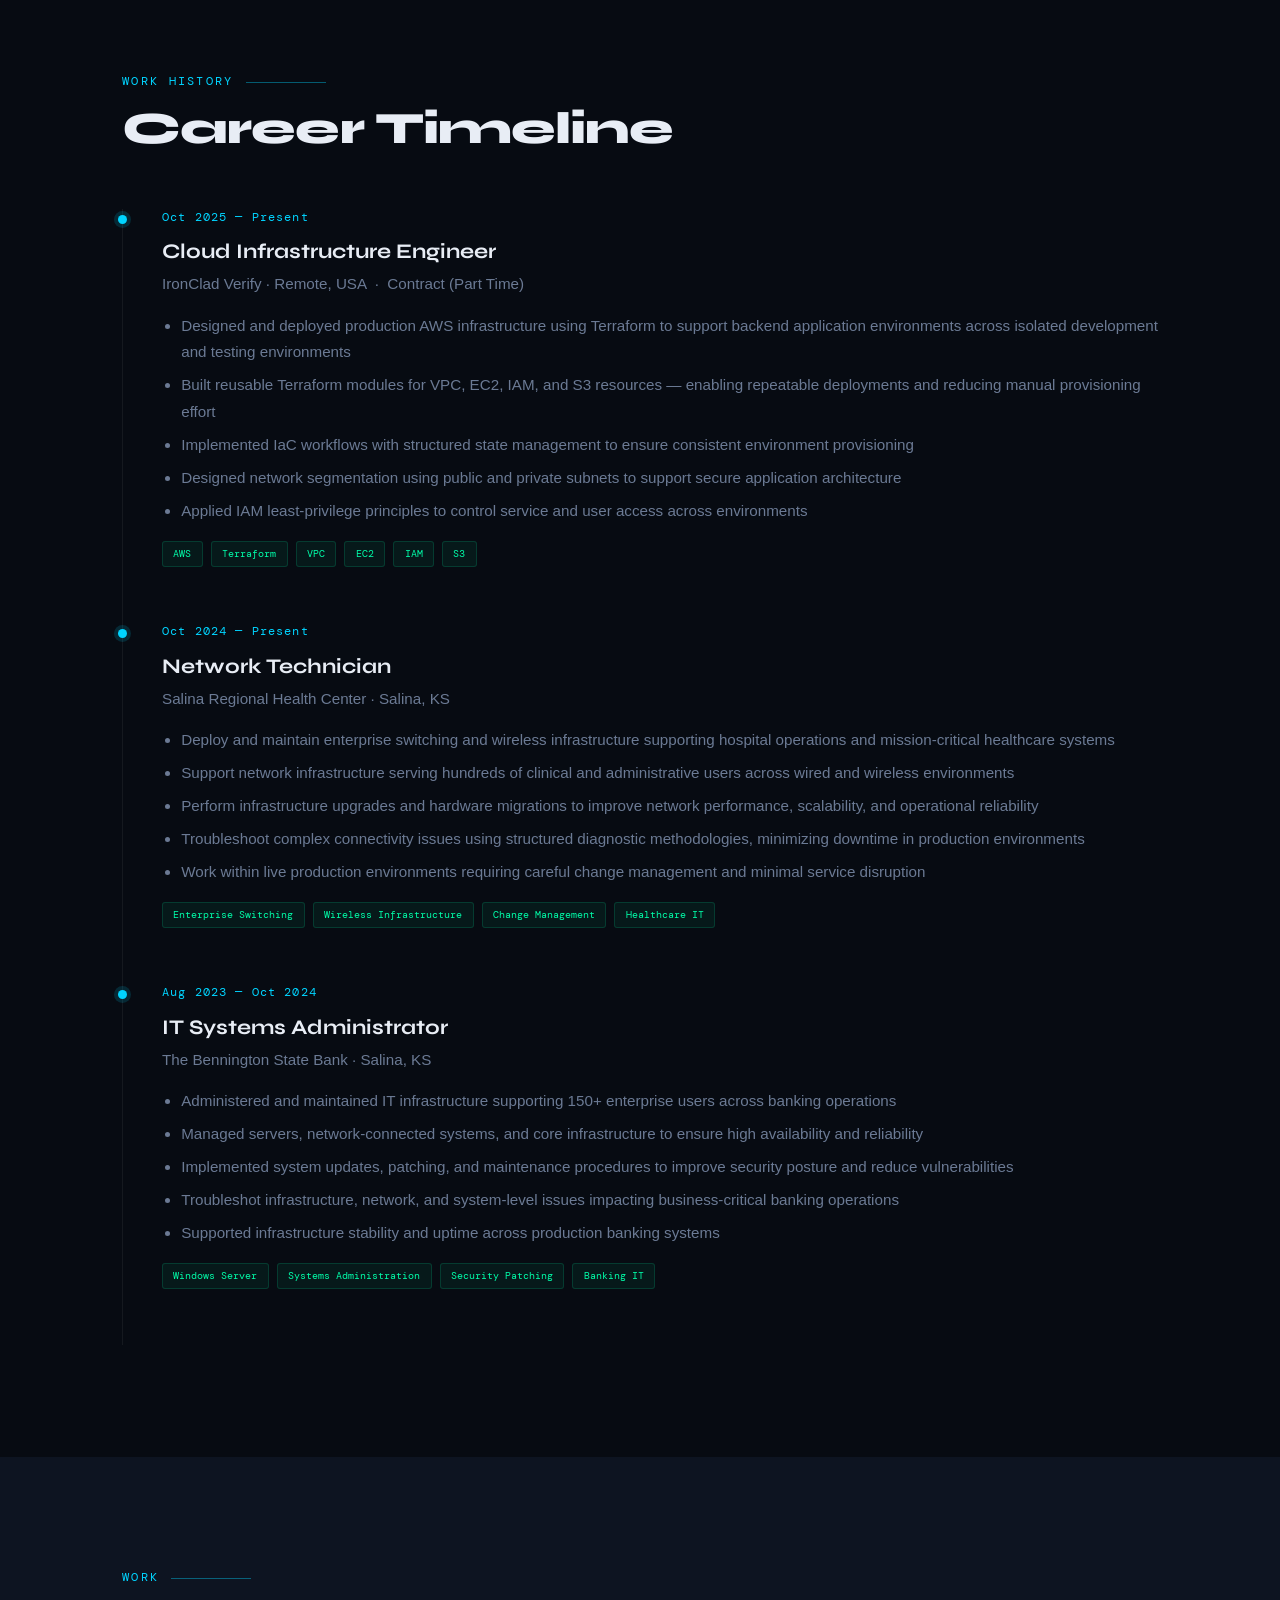
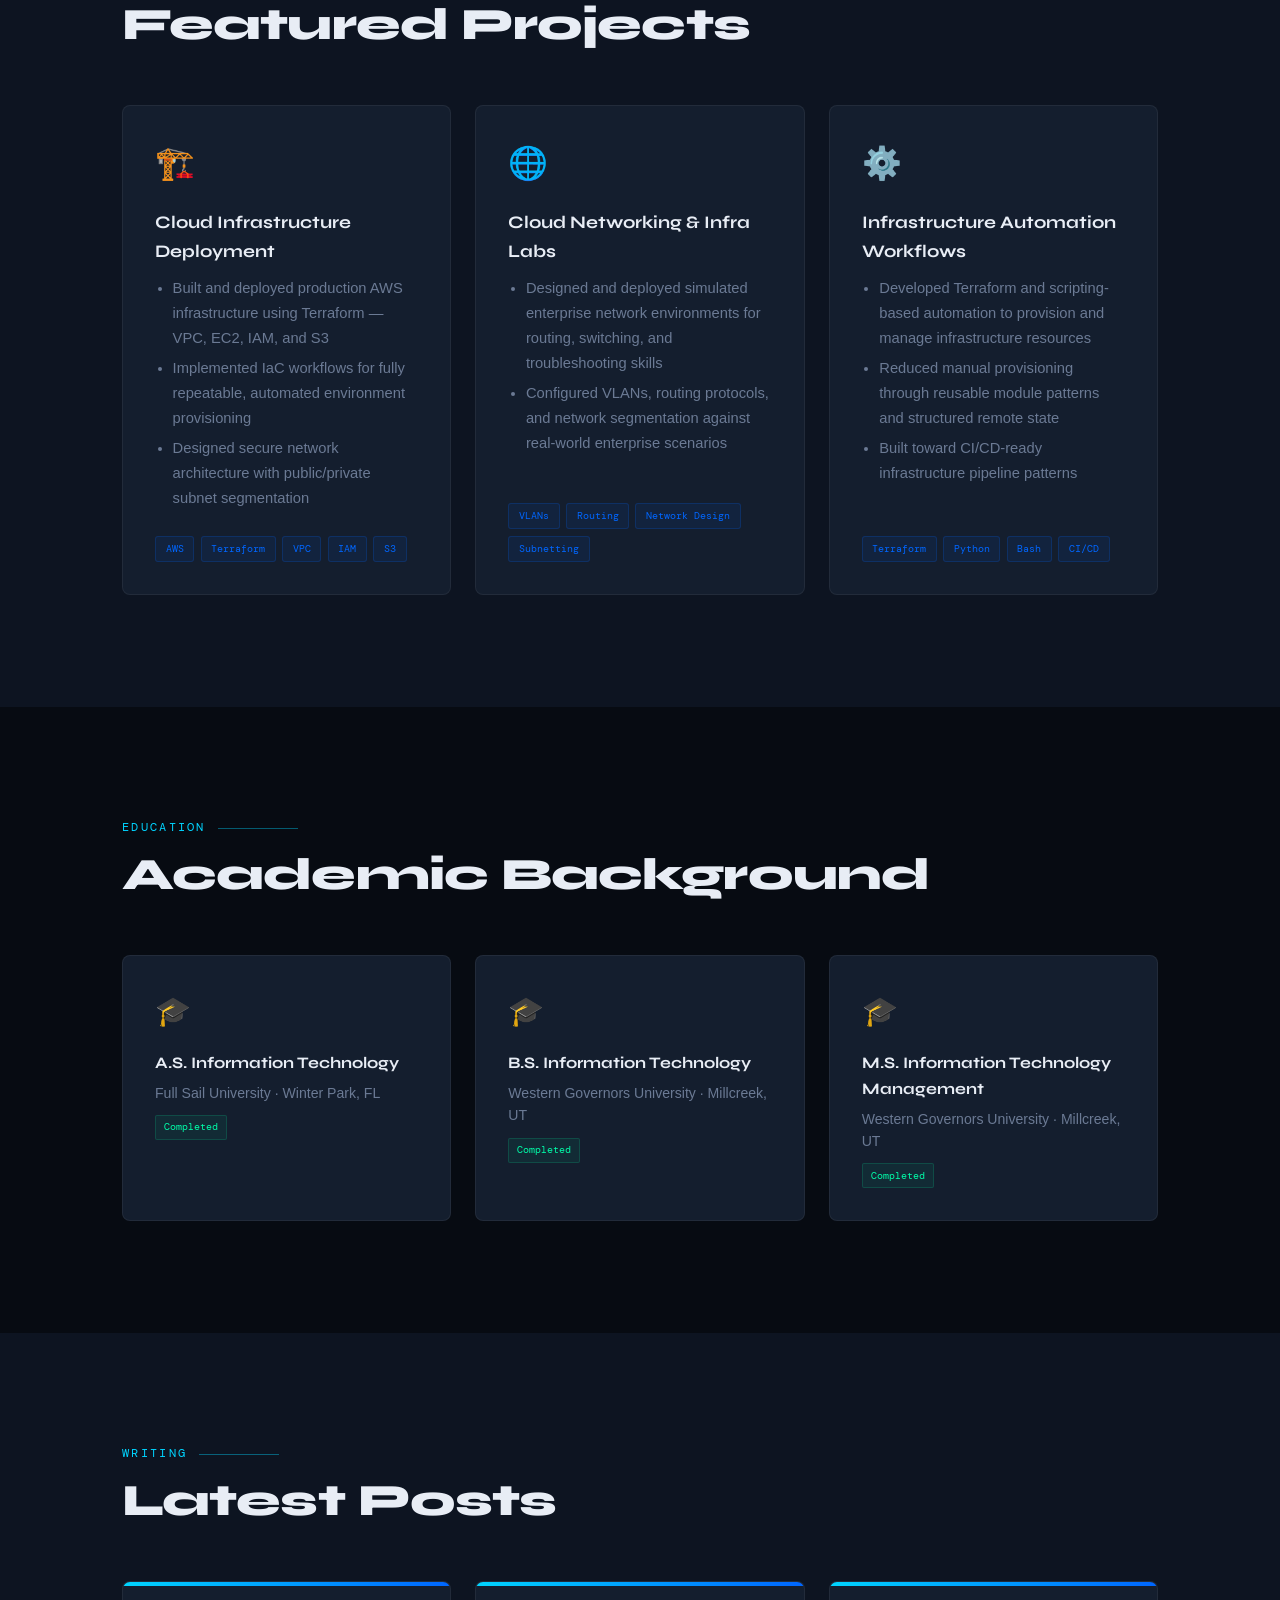
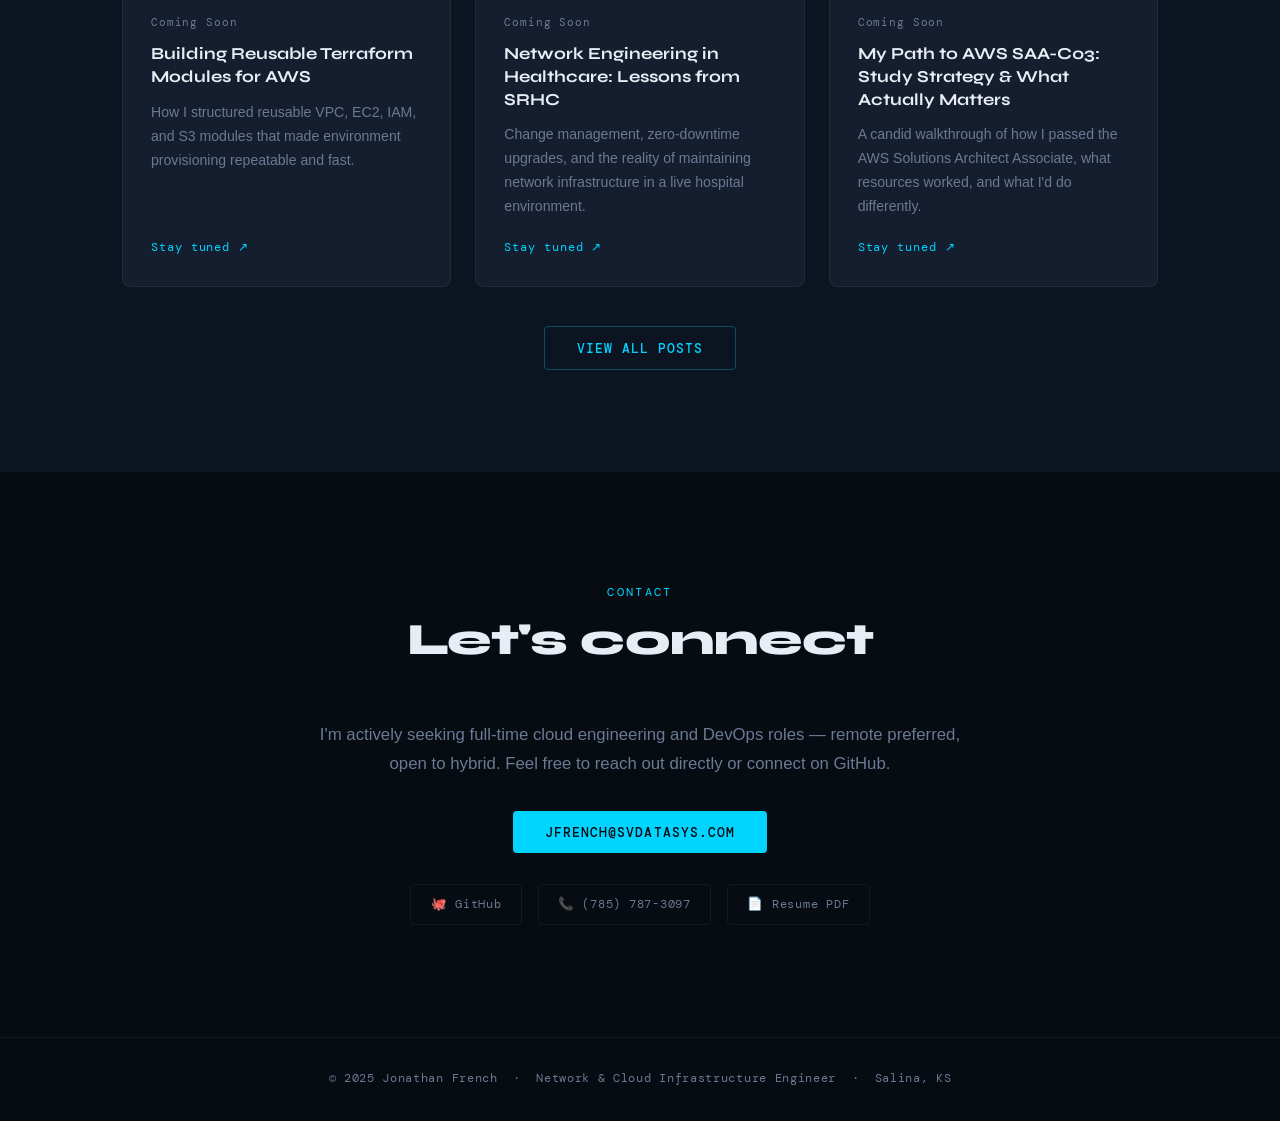
==== commit 6b3723ac: "updated links" ====
--- a/site/index.html
+++ b/site/index.html
@@ -263,10 +263,10 @@
   <div class="stats-bar">
     <div class="container">
       <div class="stats-grid">
-        <div class="stat reveal"><span class="stat-num" data-target="2">0</span><span class="stat-label">Years in Cloud &amp; Networking</span></div>
-        <div class="stat reveal"><span class="stat-num" data-target="150">0</span><span class="stat-label">Enterprise Users Supported</span></div>
-        <div class="stat reveal"><span class="stat-num" data-target="5">0</span><span class="stat-label">Active Certifications</span></div>
-        <div class="stat reveal"><span class="stat-num" data-target="3">0</span><span class="stat-label">AWS Certs (2 Earned + 1 Target)</span></div>
+        <div class="stat reveal"><span class="stat-num" data-target="3">0</span><span class="stat-label">Years in Cloud &amp; Networking</span></div>
+        <div class="stat reveal"><span class="stat-num" data-target="2500">0</span><span class="stat-label">Enterprise Users Supported</span></div>
+        <div class="stat reveal"><span class="stat-num" data-target="7">0</span><span class="stat-label">Active Certifications</span></div>
+        <div class="stat reveal"><span class="stat-num" data-target="2">0</span><span class="stat-label">AWS Certs (2 Earned + 2 Target)</span></div>
       </div>
     </div>
   </div>
@@ -613,7 +613,7 @@
         </p>
         <a href="mailto:jfrench@svdatasys.com" class="btn-primary">jfrench@svdatasys.com</a>
         <div class="contact-links">
-          <a href="https://github.com" class="contact-link" target="_blank">🐙 GitHub</a>
+          <a href="https://github.com/jayshun2" class="contact-link" target="_blank">🐙 GitHub</a>
           <a href="tel:7857873097" class="contact-link">📞 (785) 787-3097</a>
           <a href="jfrench032026Resume.pdf" class="contact-link" target="_blank">📄 Resume PDF</a>
         </div>
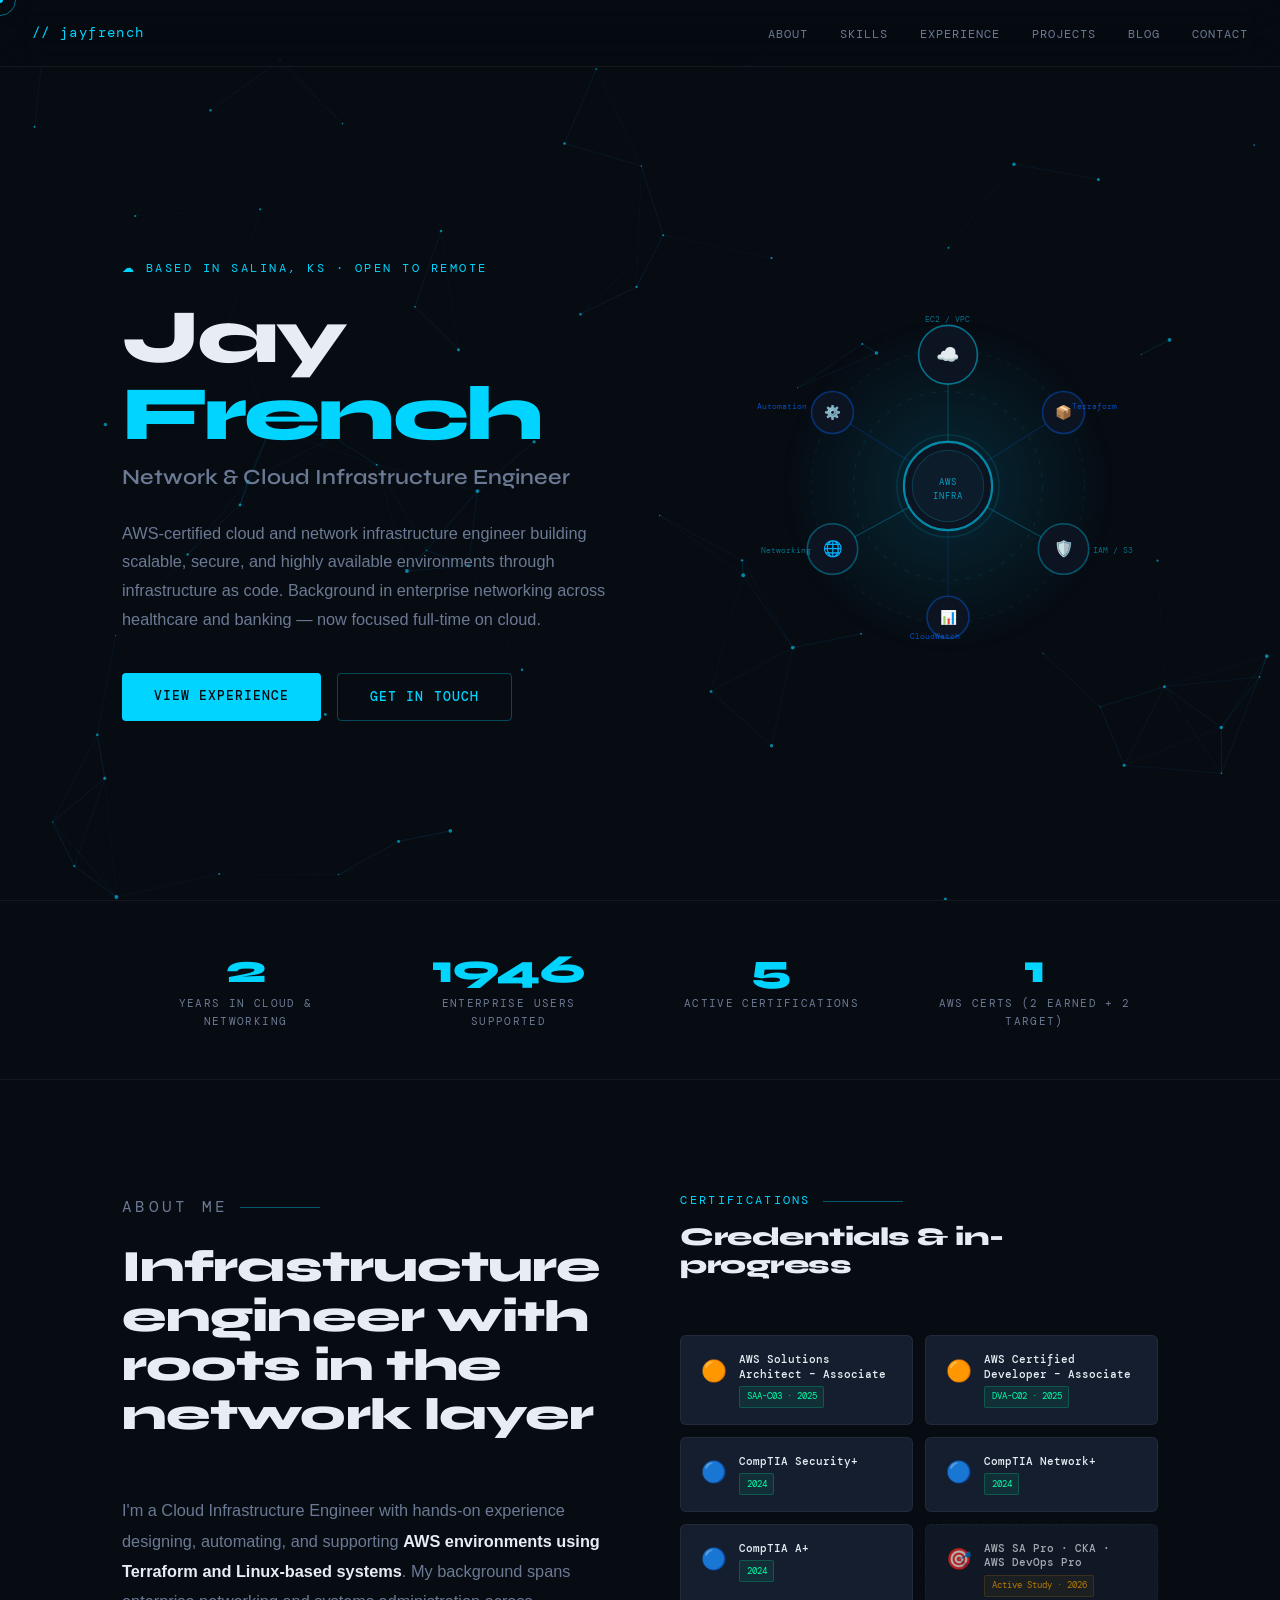
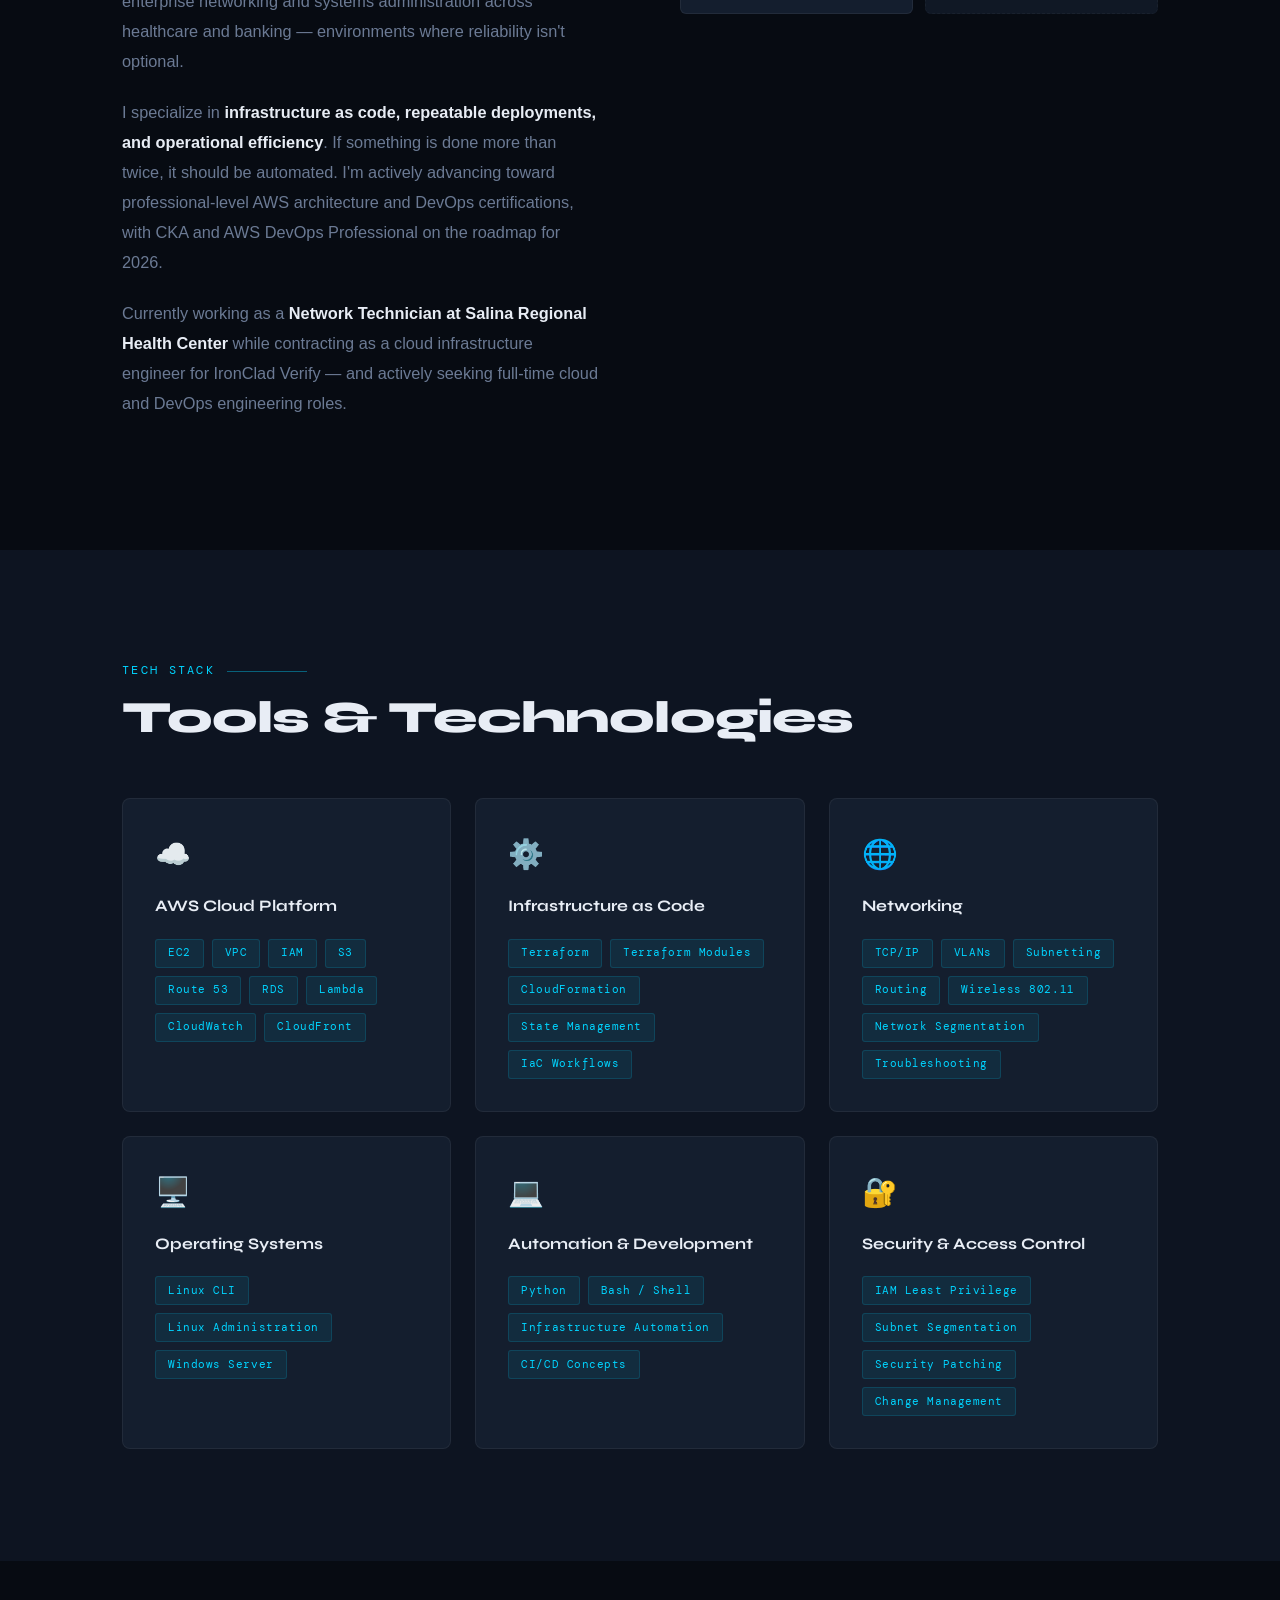
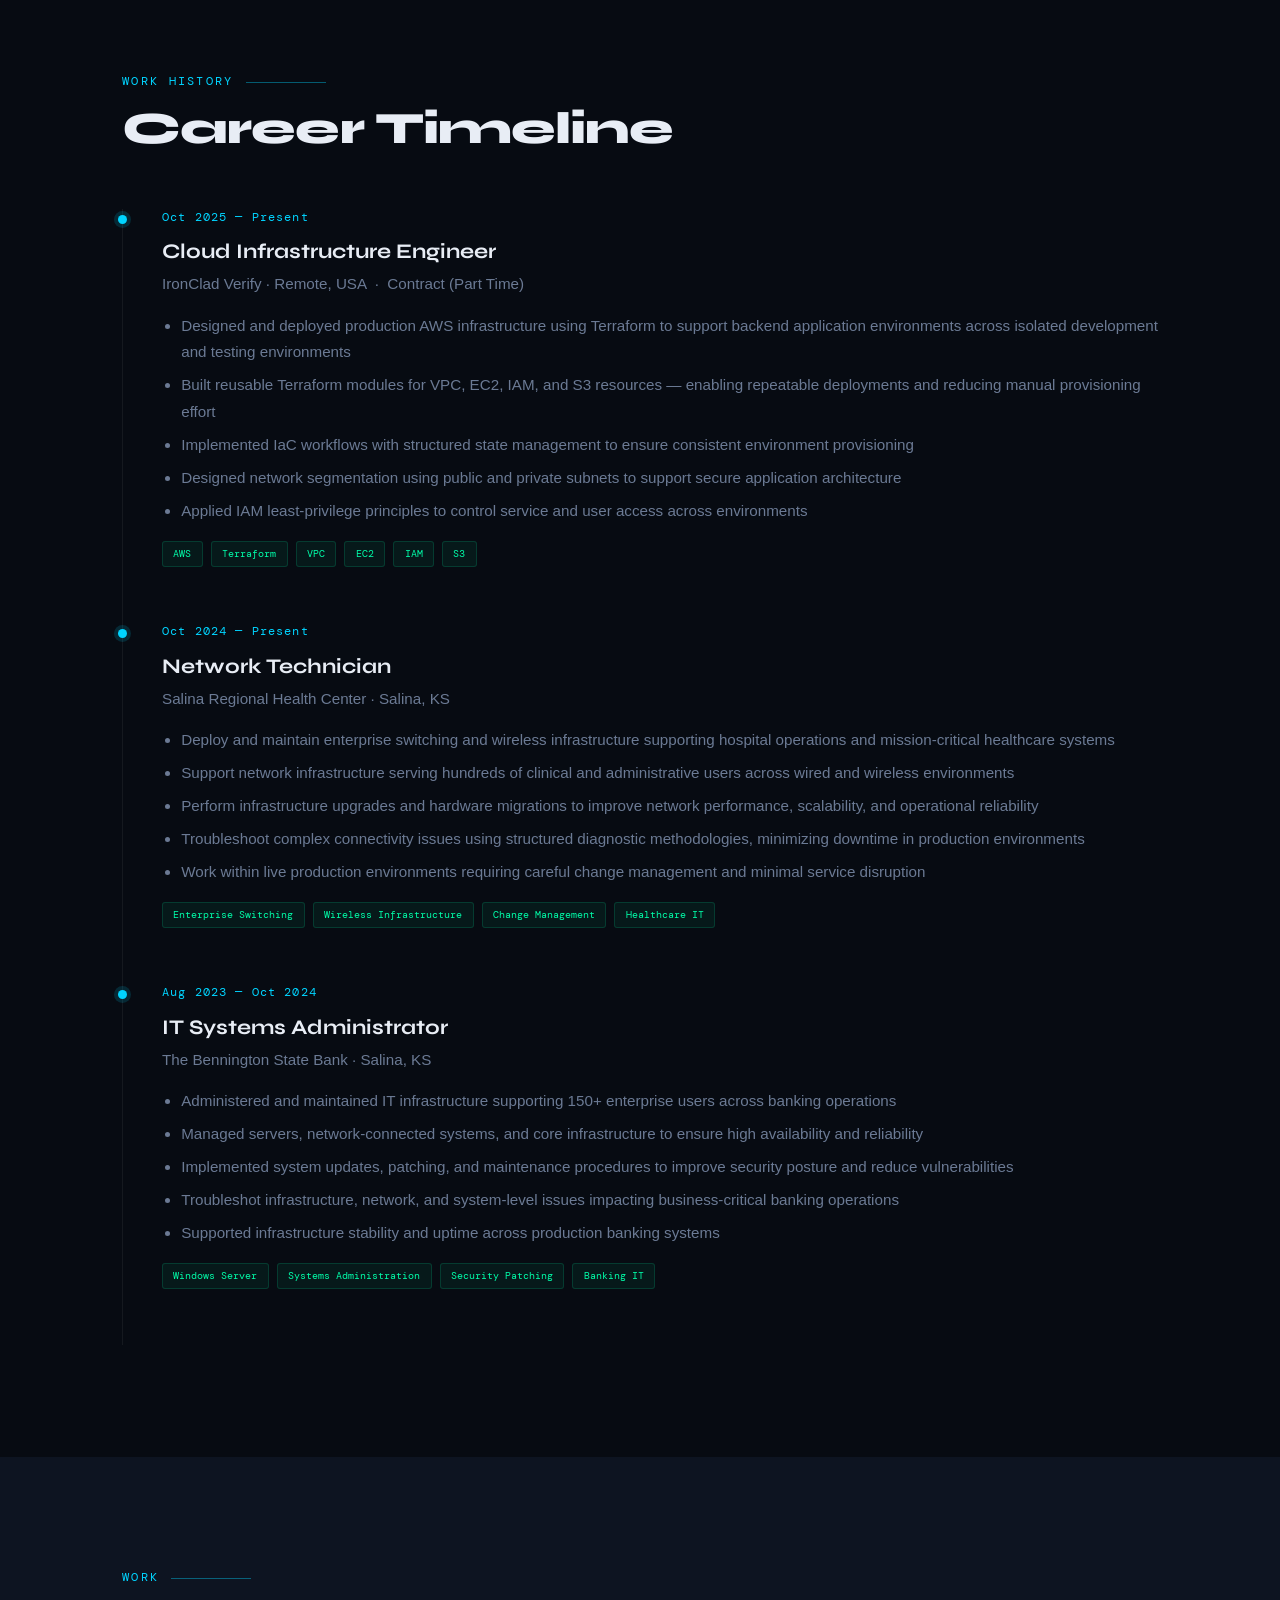
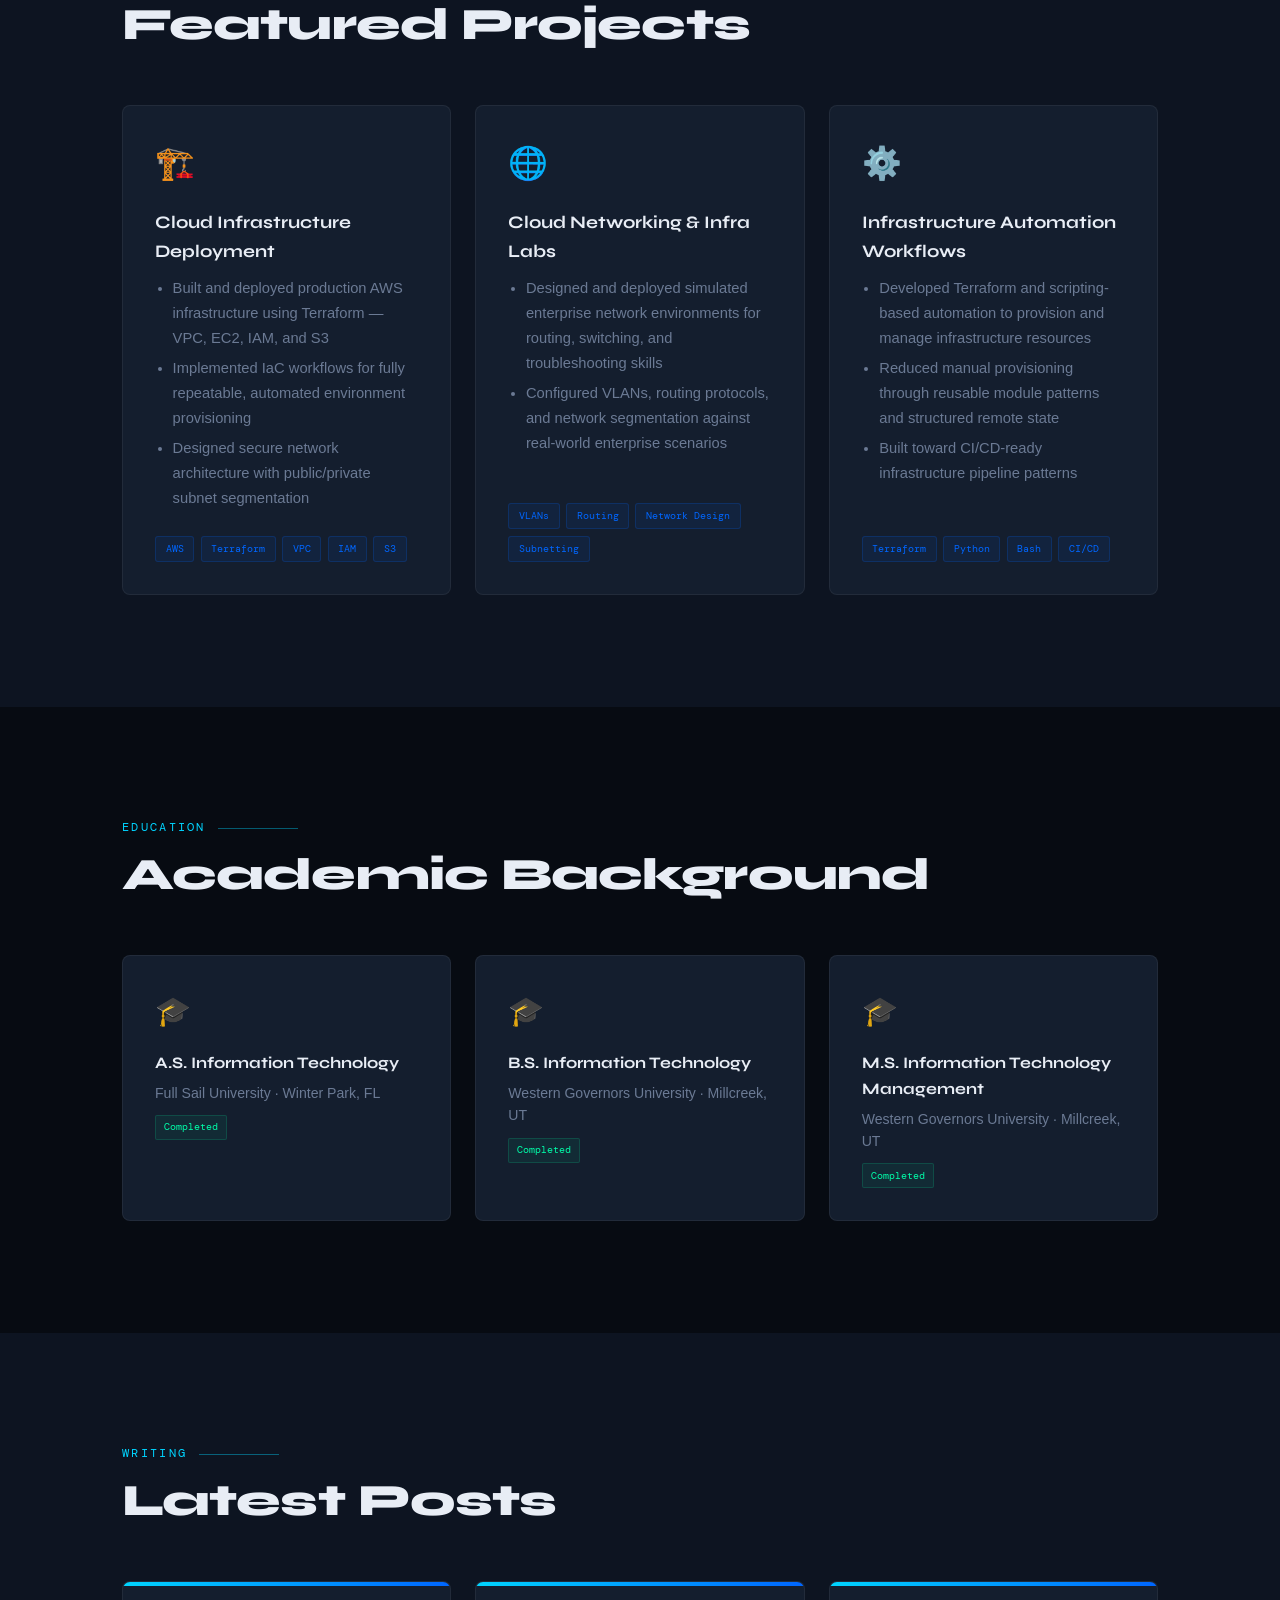
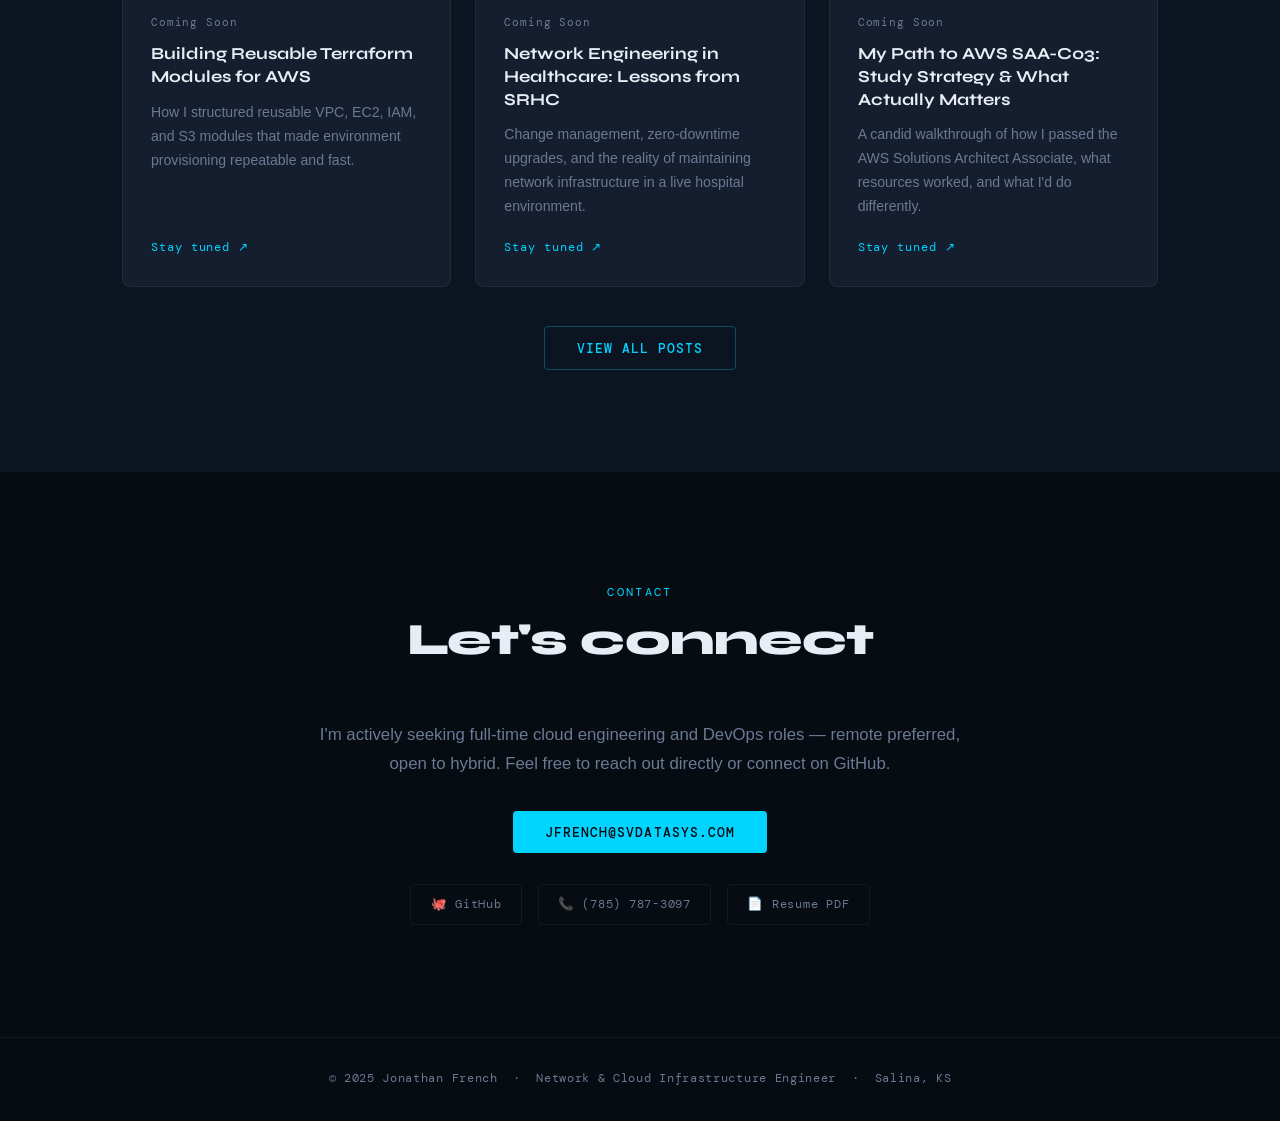
==== commit 06e9d77c: "created invalidation code and test" ====
--- a/site/index.html
+++ b/site/index.html
@@ -189,7 +189,7 @@
   <canvas id="bg-canvas"></canvas>
 
   <nav>
-    <a href="#hero" class="nav-logo">// jfrench</a>
+    <a href="#hero" class="nav-logo">// jayfrench</a>
     <ul class="nav-links">
       <li><a href="#about">About</a></li>
       <li><a href="#skills">Skills</a></li>
@@ -205,7 +205,7 @@
     <div class="hero-inner">
       <div class="hero-content">
         <p class="hero-eyebrow">☁ Based in Salina, KS · Open to Remote</p>
-        <h1 class="hero-name">Jonathan<br><span>French</span></h1>
+        <h1 class="hero-name">Jay<br><span>French</span></h1>
         <p class="hero-title">Network &amp; Cloud Infrastructure Engineer</p>
         <p class="hero-desc">
           AWS-certified cloud and network infrastructure engineer building scalable, secure, and highly available environments through infrastructure as code. Background in enterprise networking across healthcare and banking — now focused full-time on cloud.
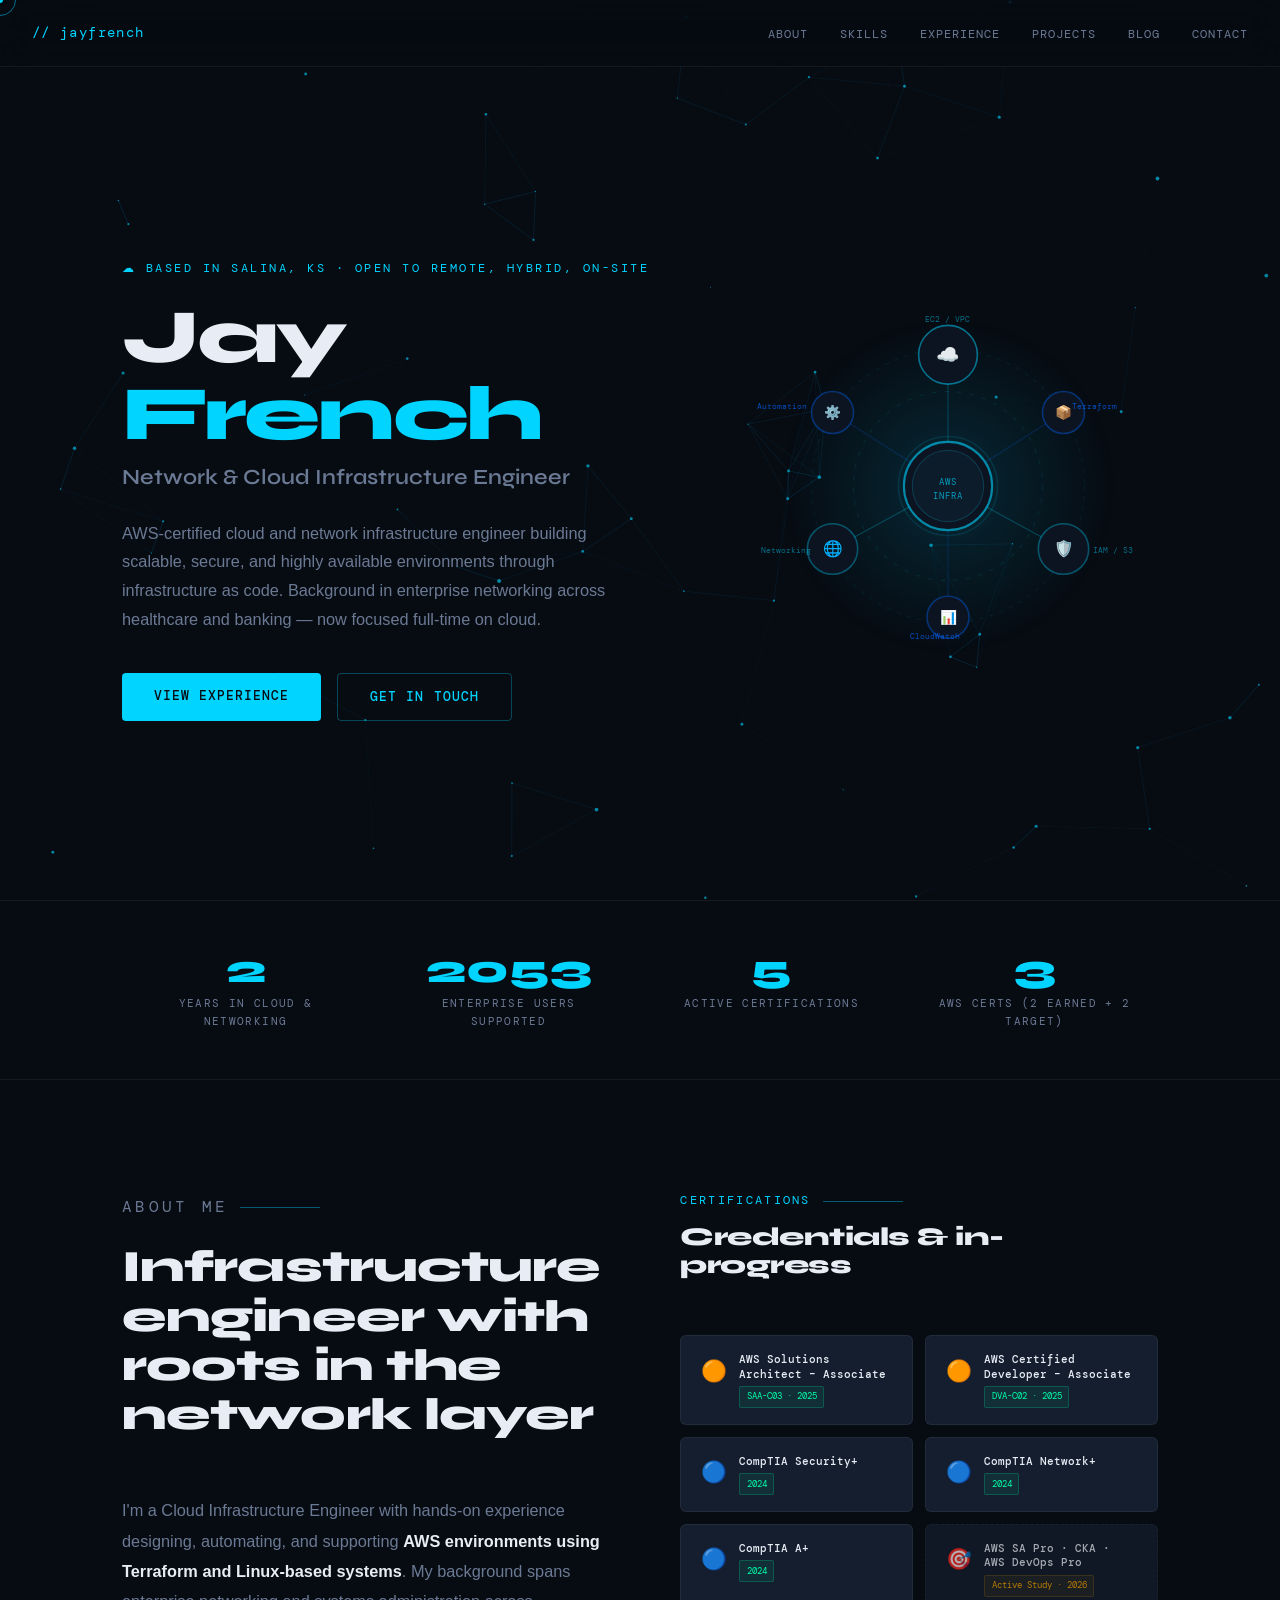
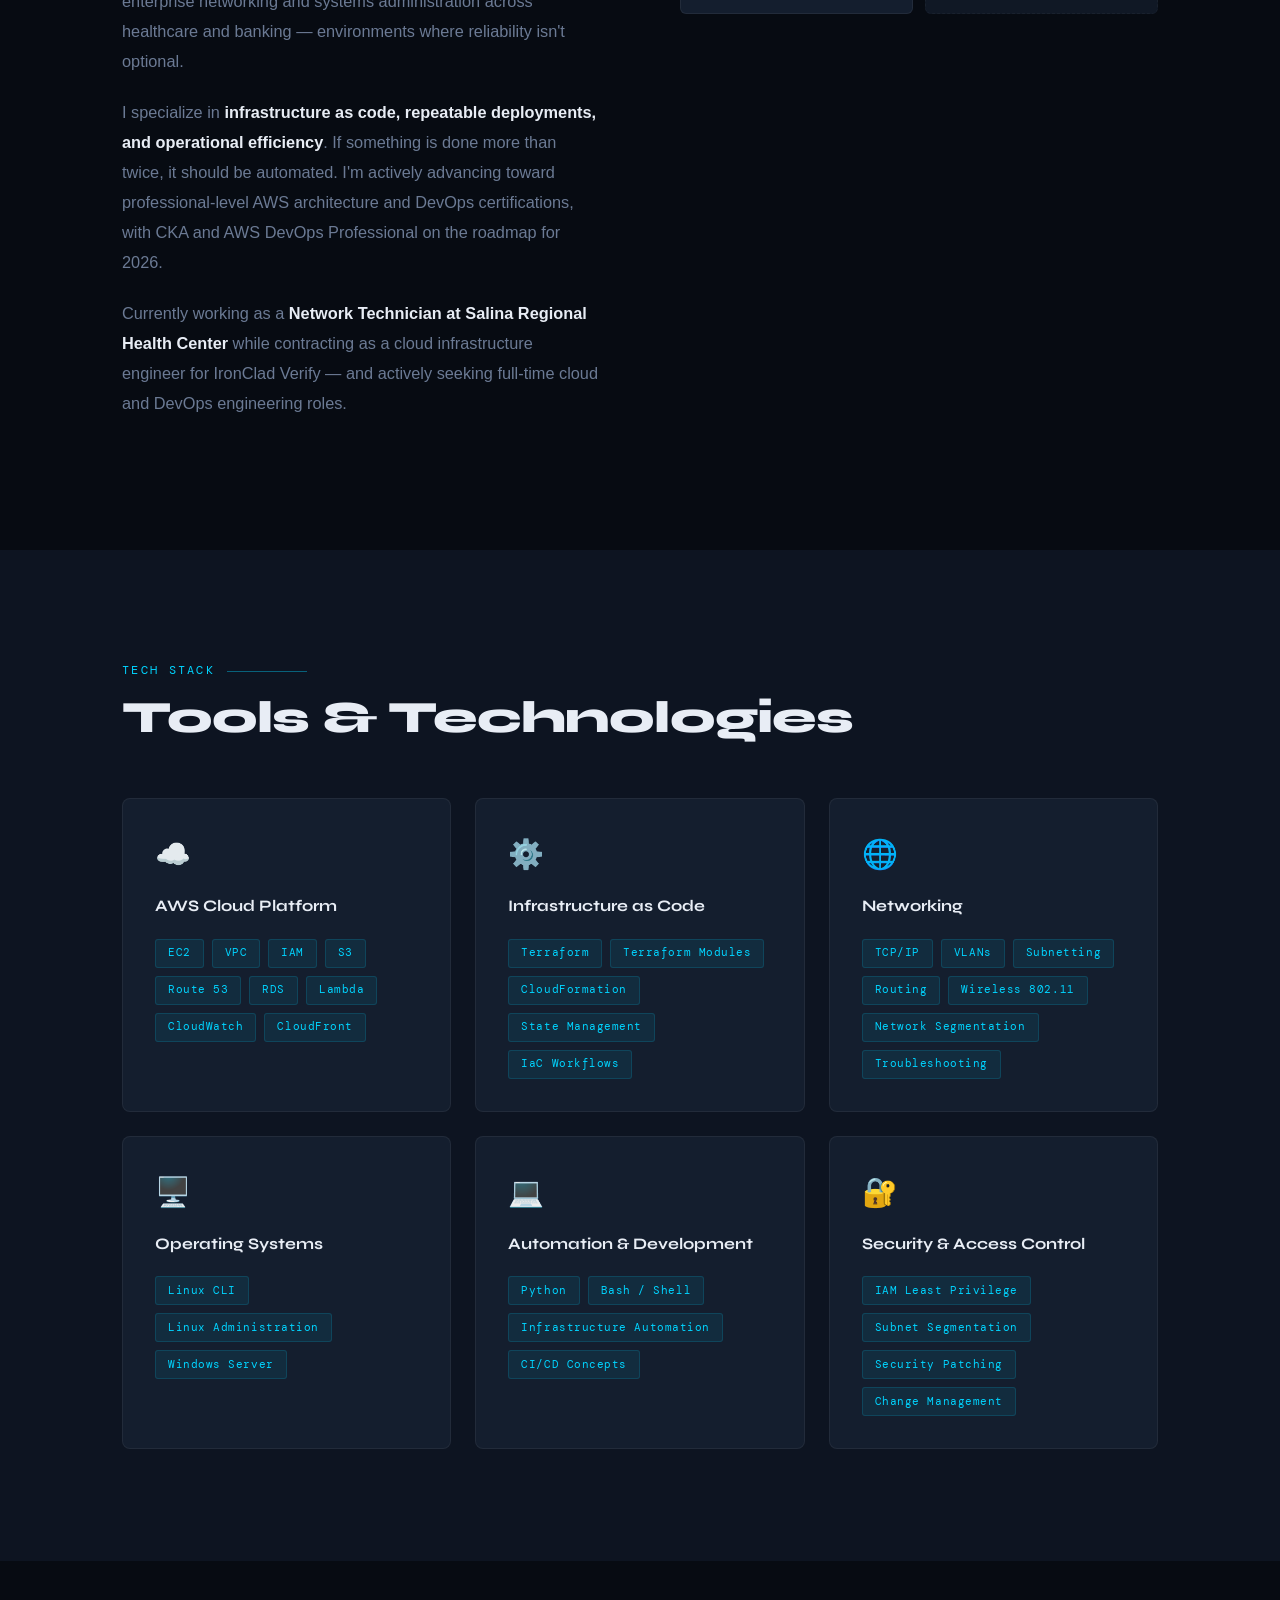
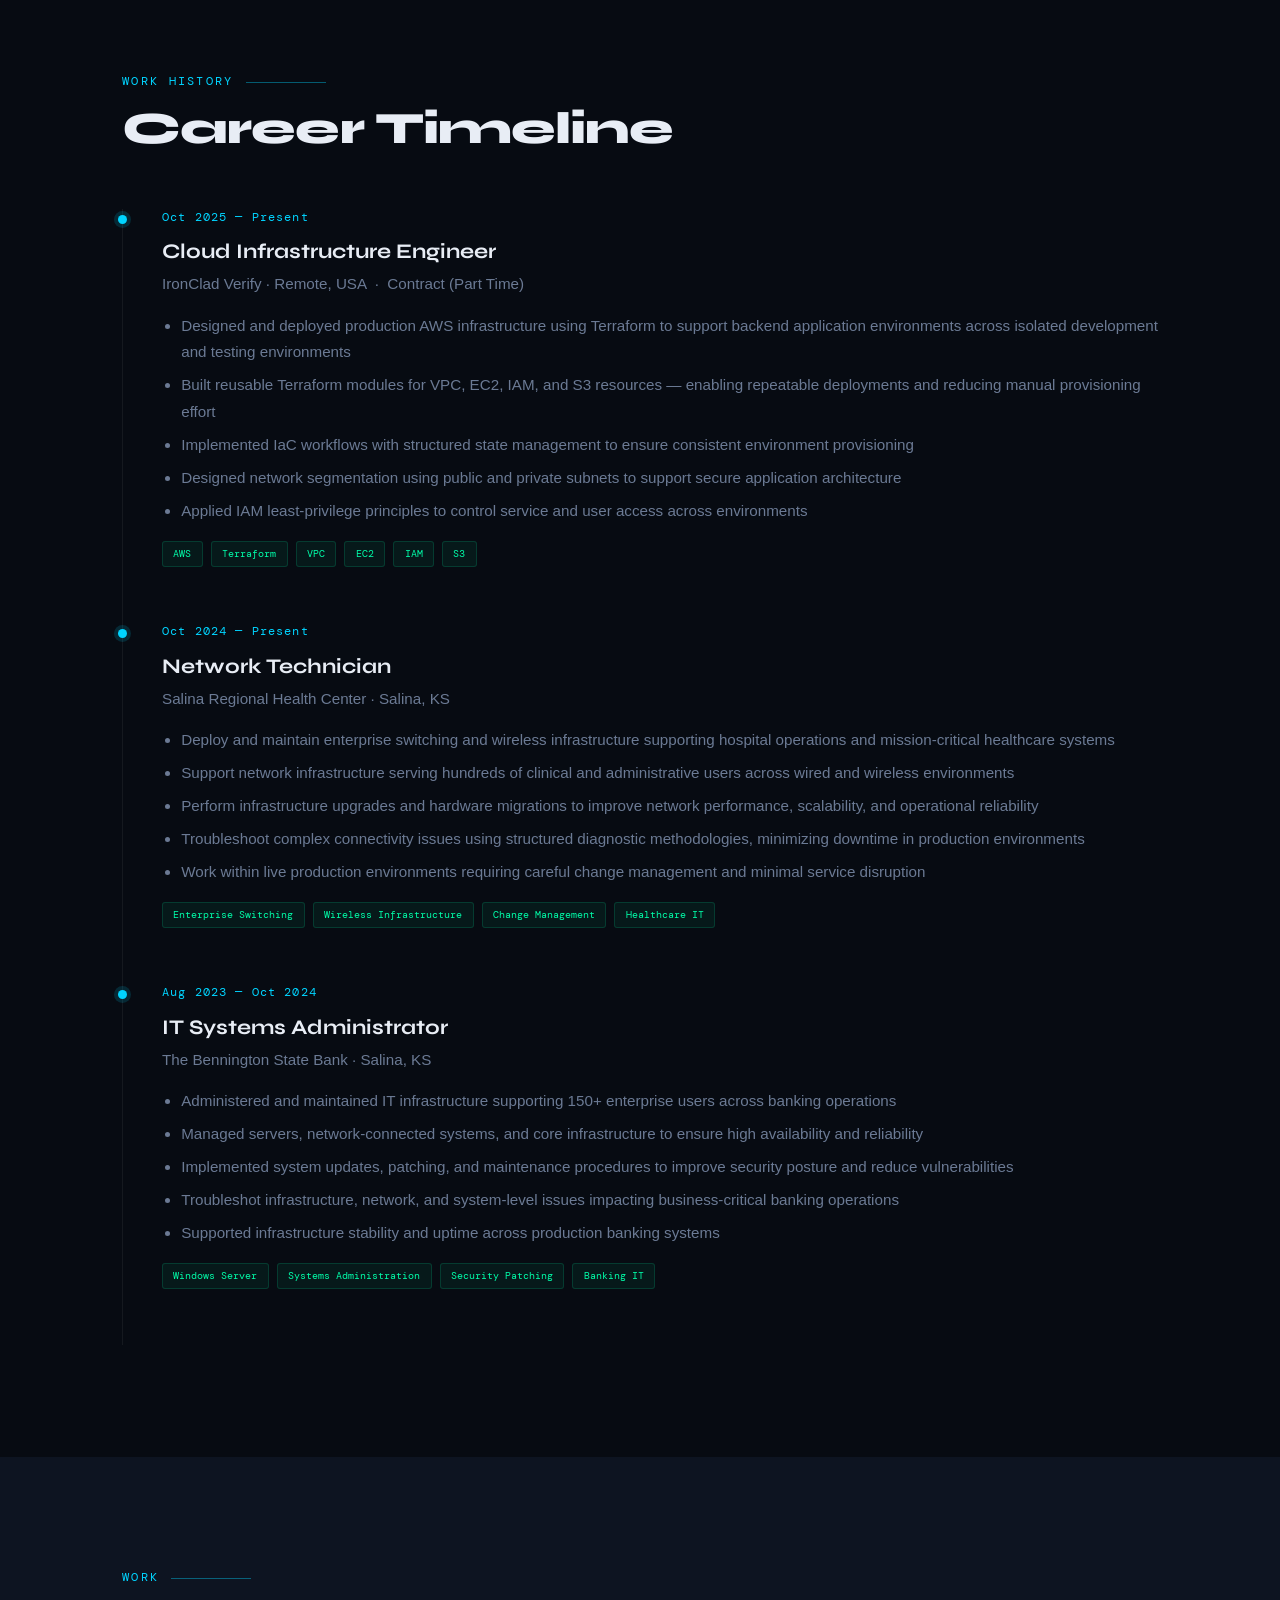
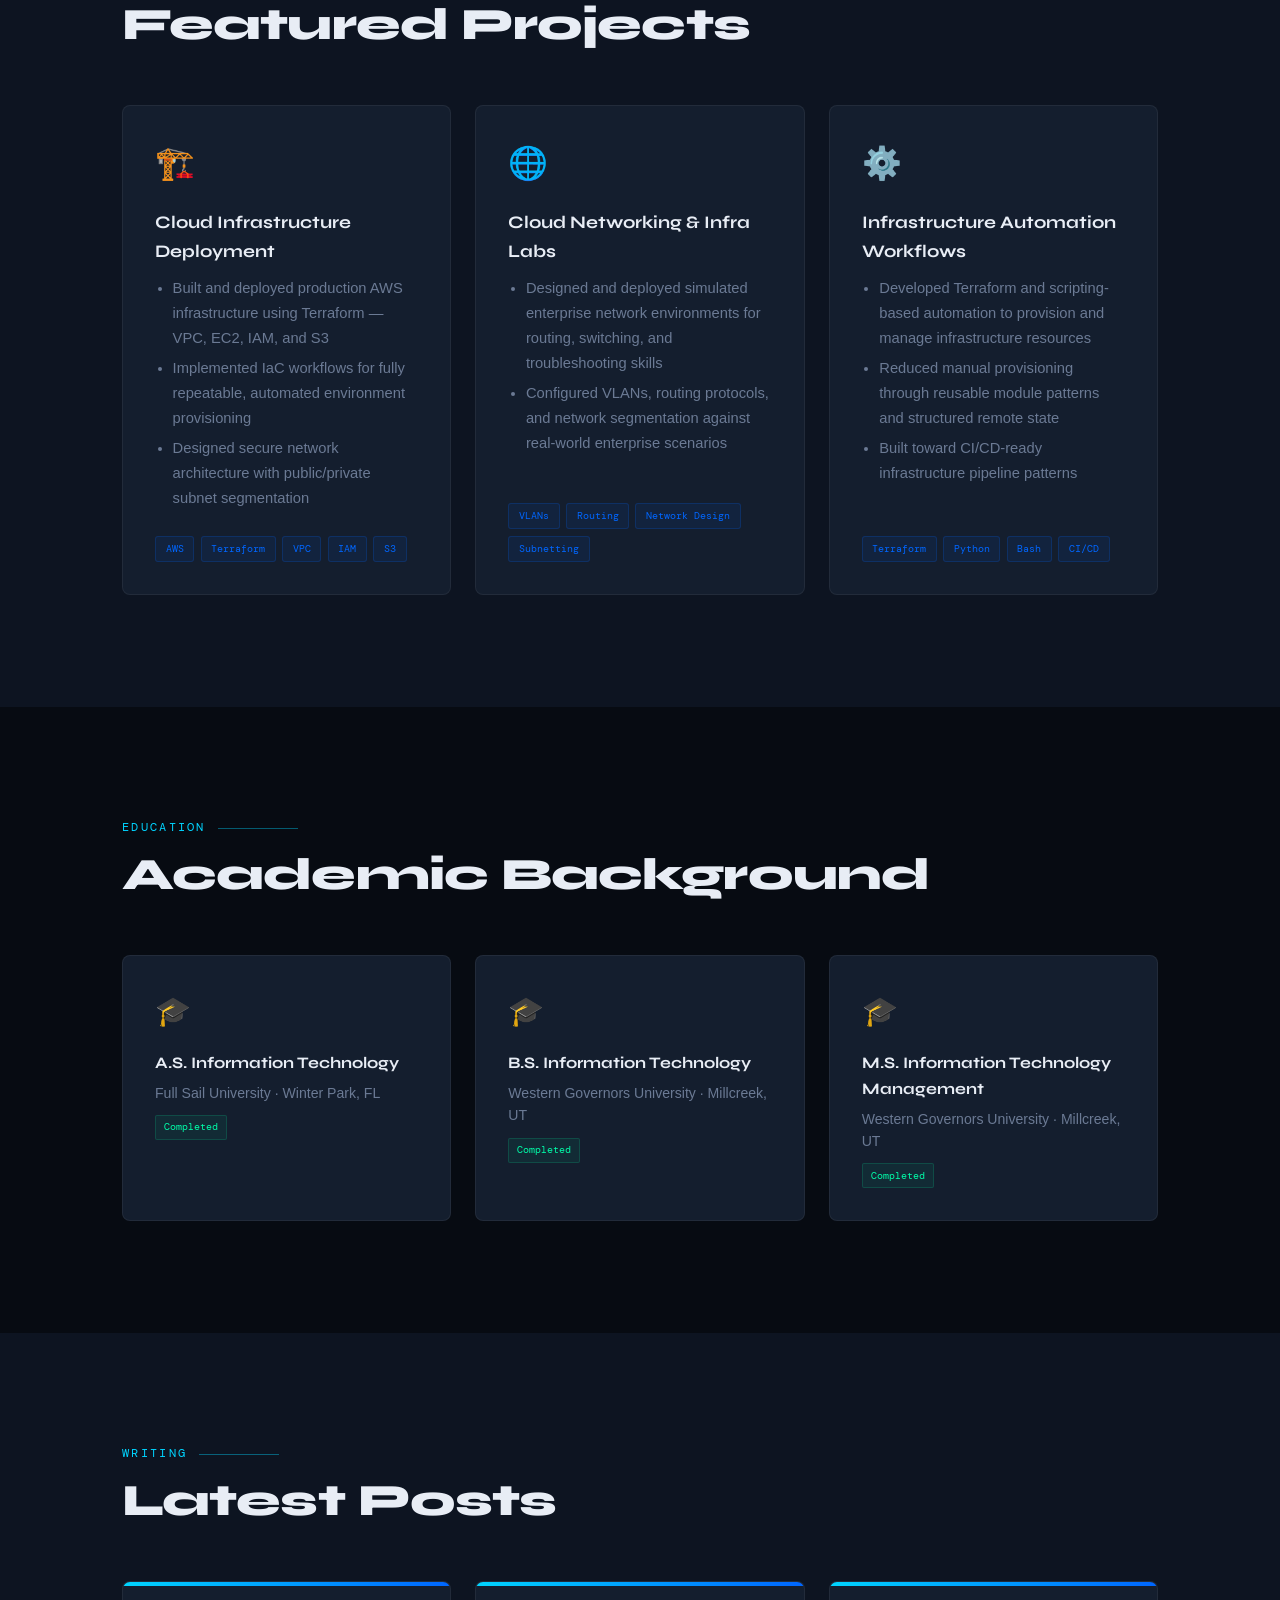
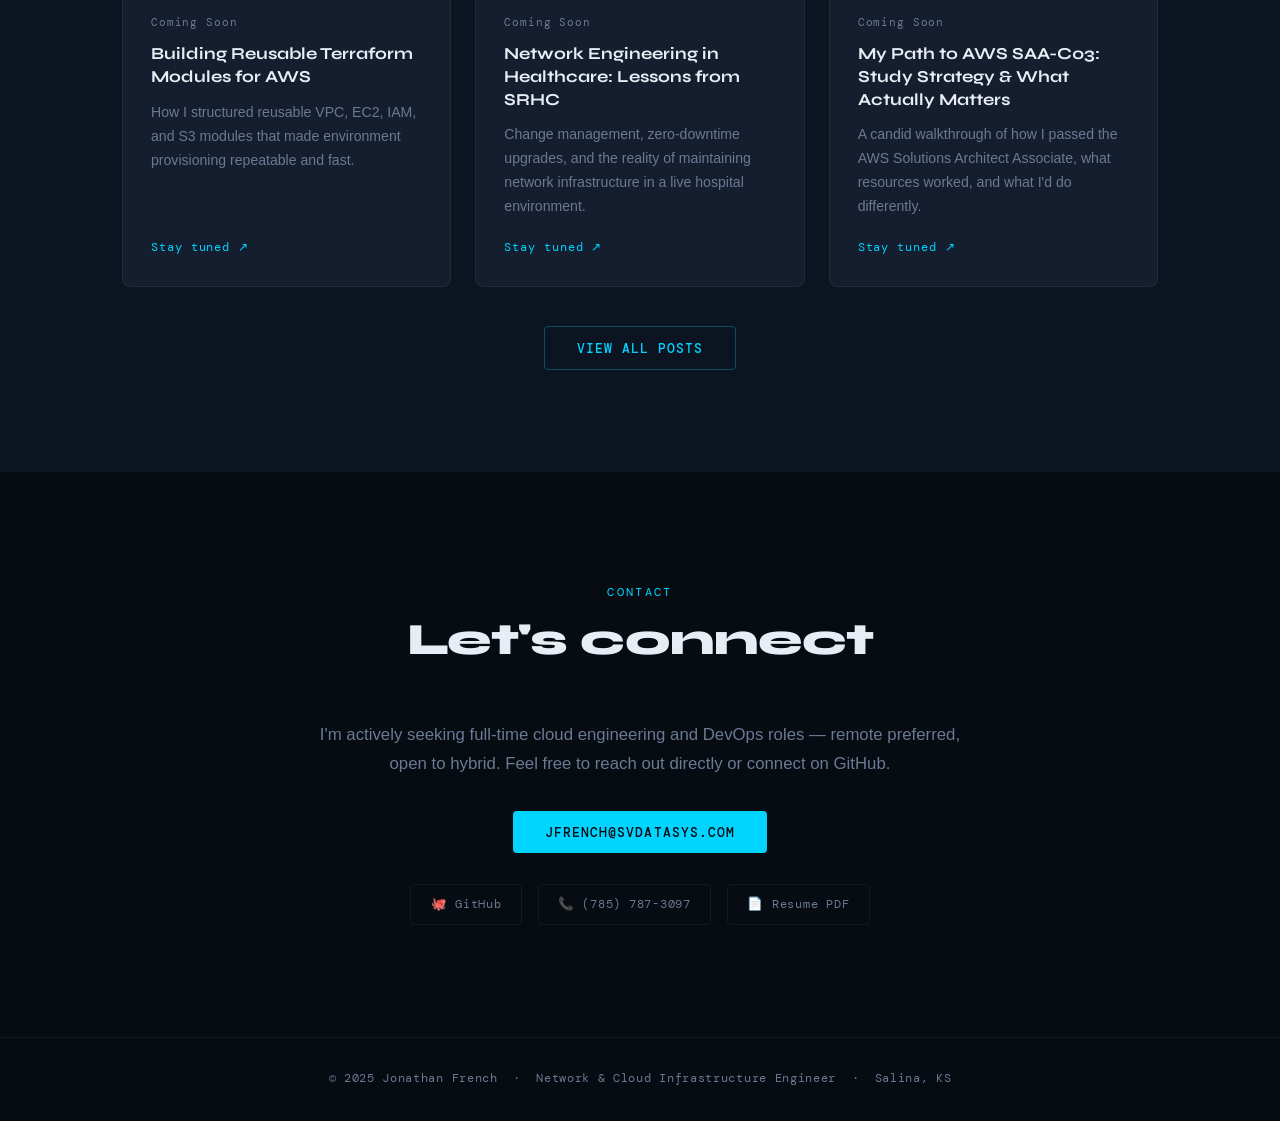
==== commit bca95fe9: "made minor changes to website concerning tags and posts" ====
--- a/site/index.html
+++ b/site/index.html
@@ -204,7 +204,7 @@
   <section id="hero">
     <div class="hero-inner">
       <div class="hero-content">
-        <p class="hero-eyebrow">☁ Based in Salina, KS · Open to Remote</p>
+        <p class="hero-eyebrow">☁ Based in Salina, KS · Open to Remote, Hybrid, On-Site</p>
         <h1 class="hero-name">Jay<br><span>French</span></h1>
         <p class="hero-title">Network &amp; Cloud Infrastructure Engineer</p>
         <p class="hero-desc">
@@ -266,7 +266,7 @@
         <div class="stat reveal"><span class="stat-num" data-target="3">0</span><span class="stat-label">Years in Cloud &amp; Networking</span></div>
         <div class="stat reveal"><span class="stat-num" data-target="2500">0</span><span class="stat-label">Enterprise Users Supported</span></div>
         <div class="stat reveal"><span class="stat-num" data-target="7">0</span><span class="stat-label">Active Certifications</span></div>
-        <div class="stat reveal"><span class="stat-num" data-target="2">0</span><span class="stat-label">AWS Certs (2 Earned + 2 Target)</span></div>
+        <div class="stat reveal"><span class="stat-num" data-target="4">0</span><span class="stat-label">AWS Certs (2 Earned + 2 Target)</span></div>
       </div>
     </div>
   </div>
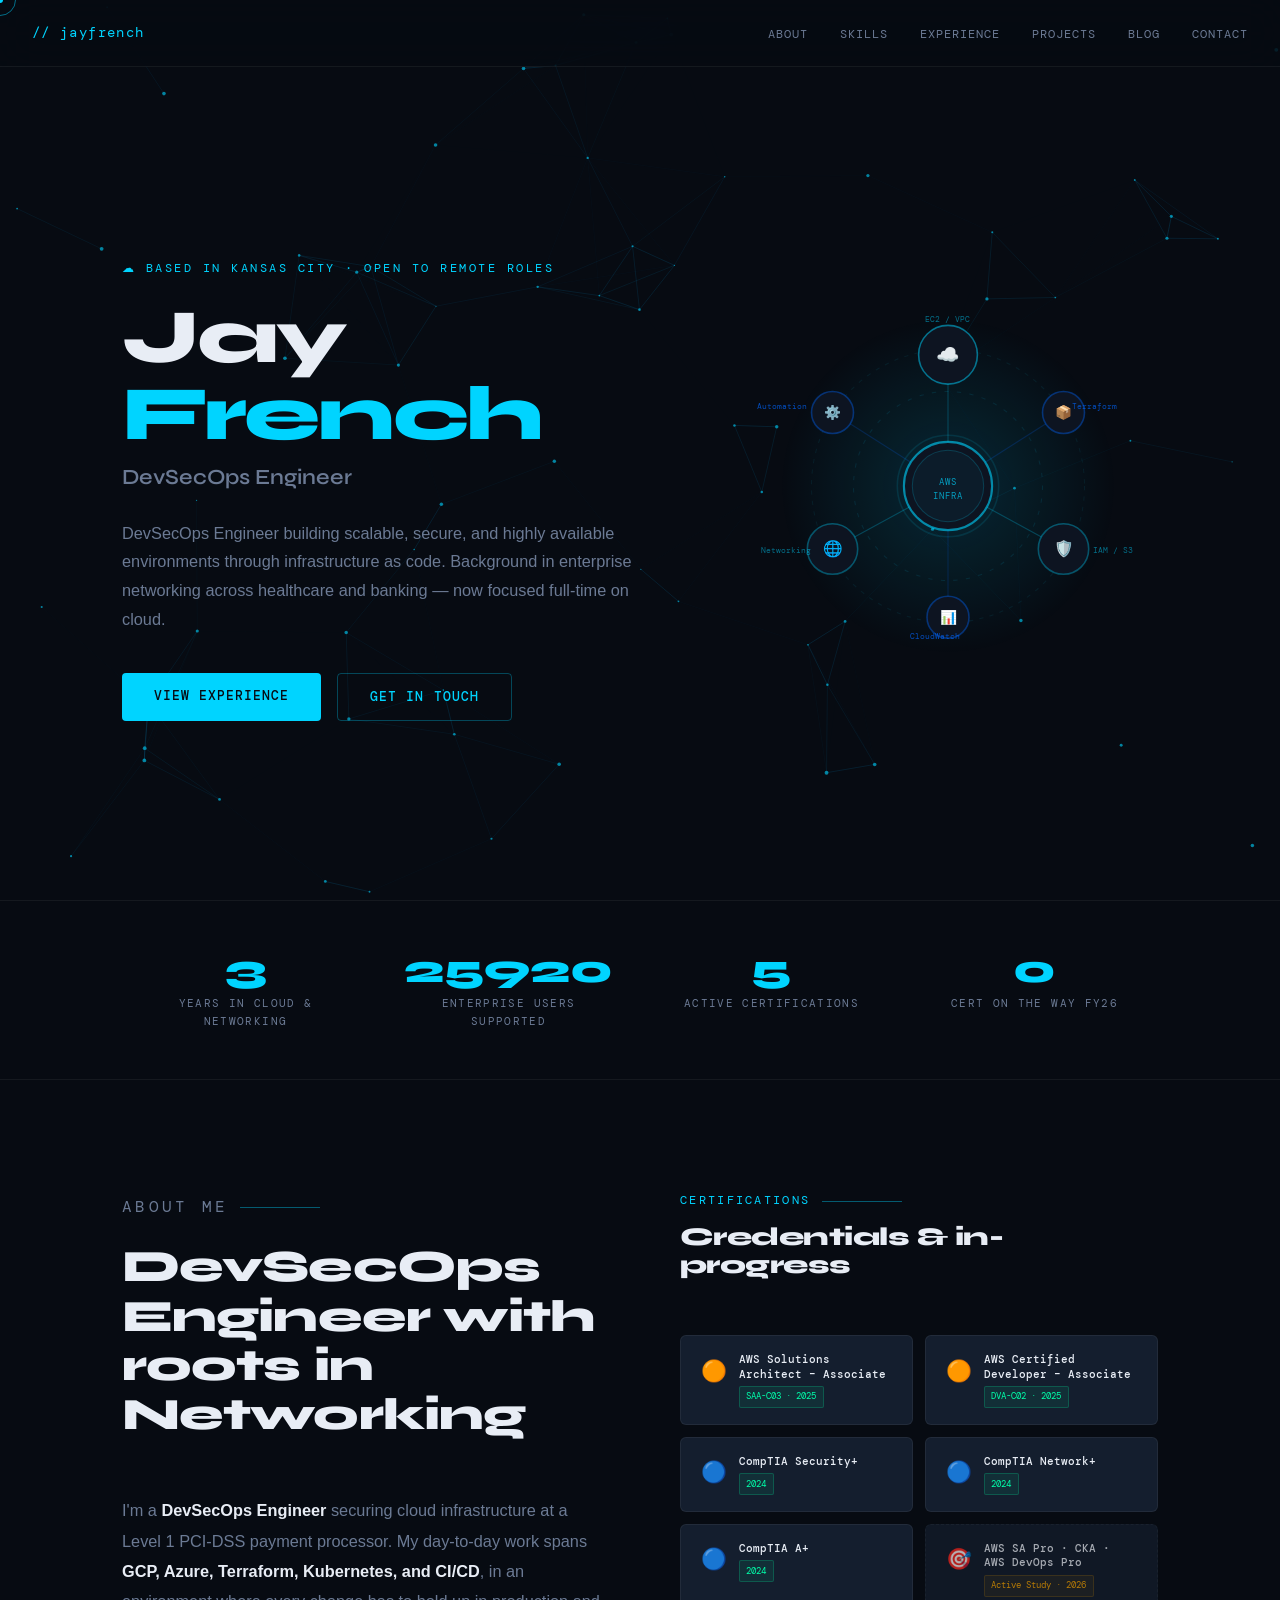
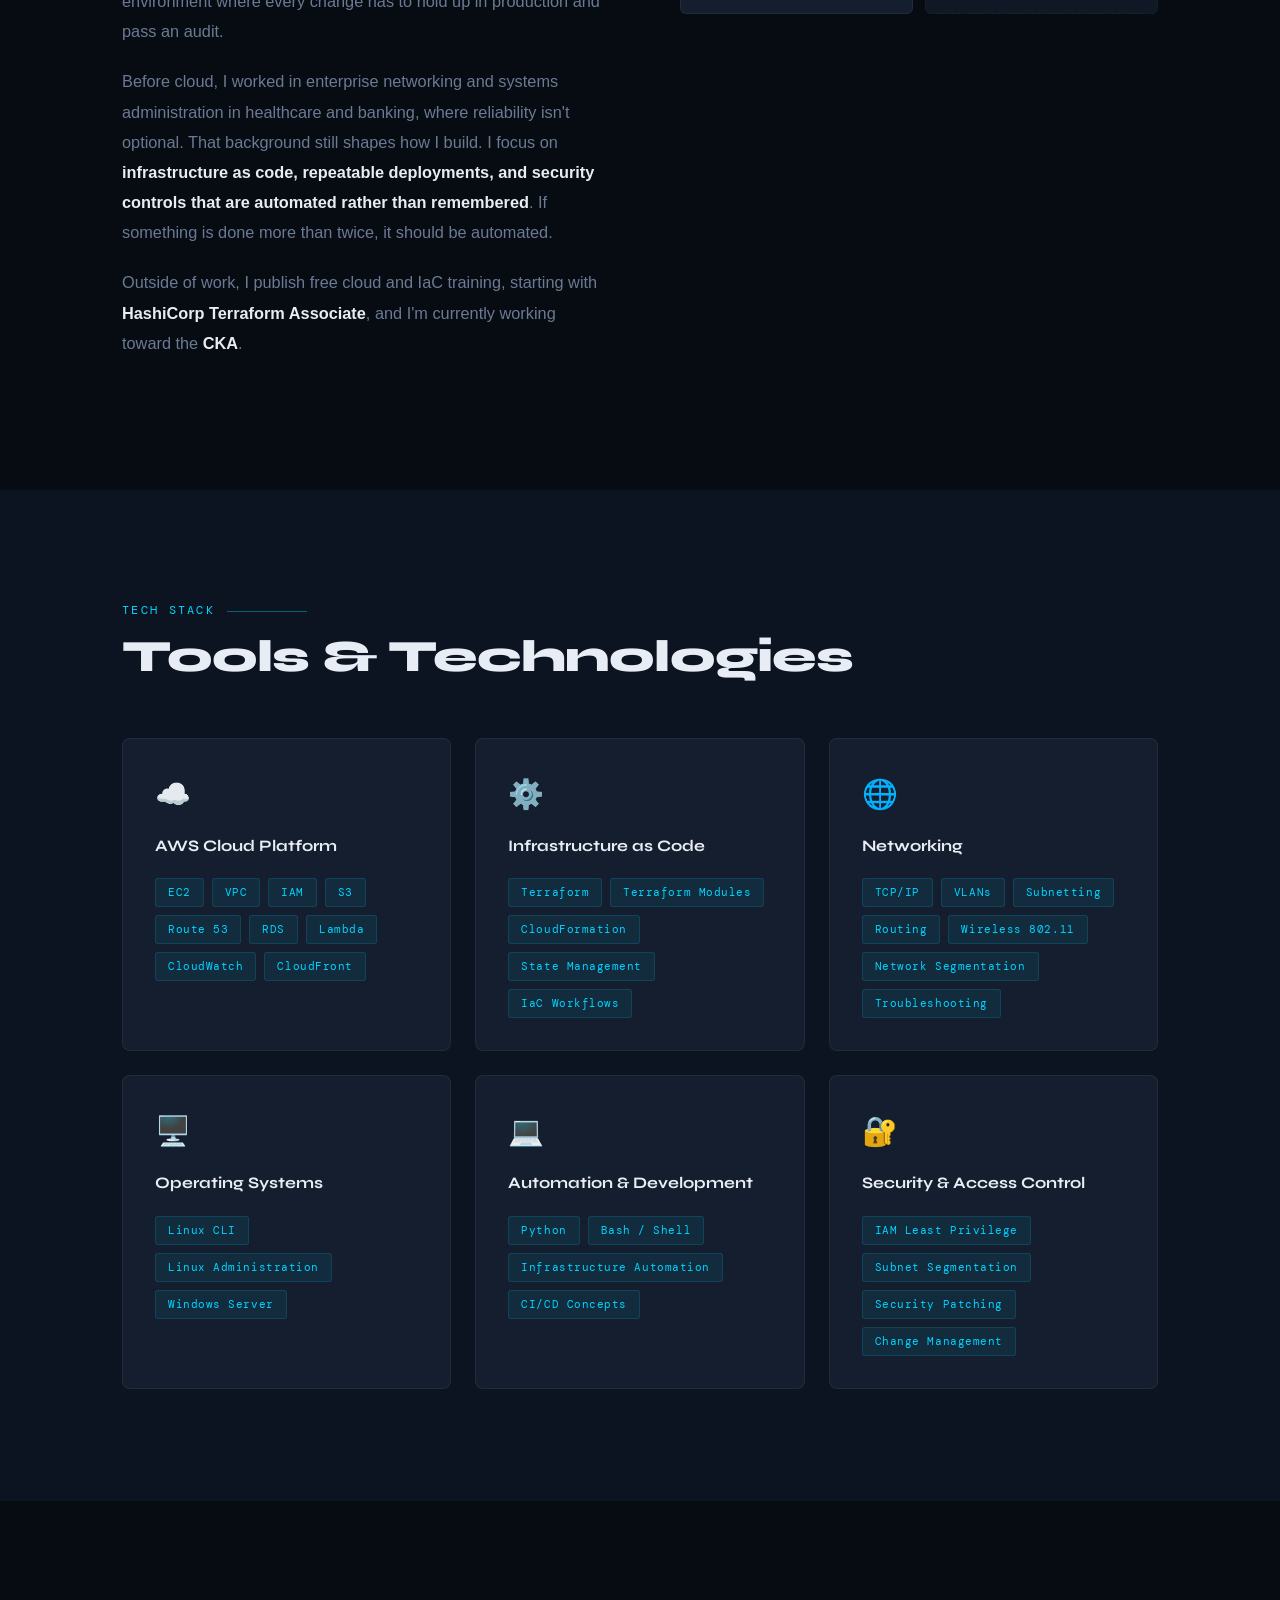
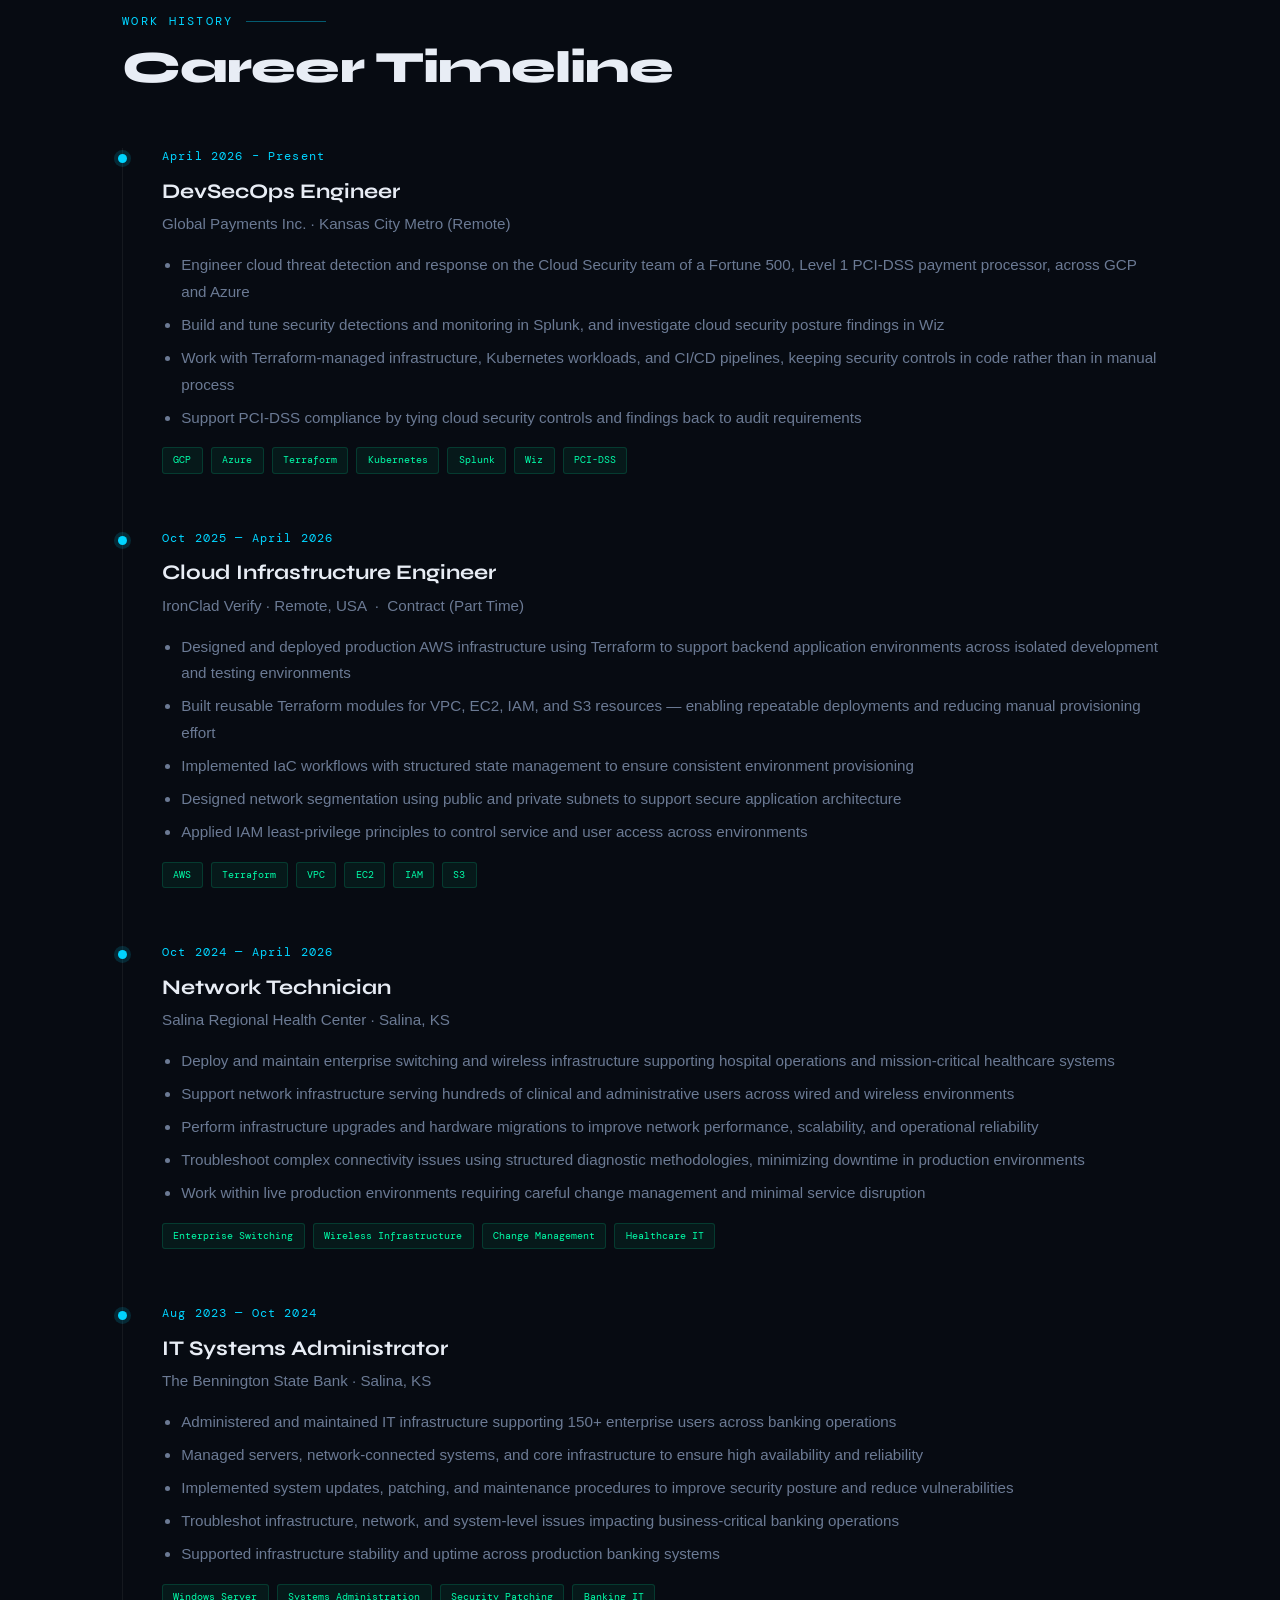
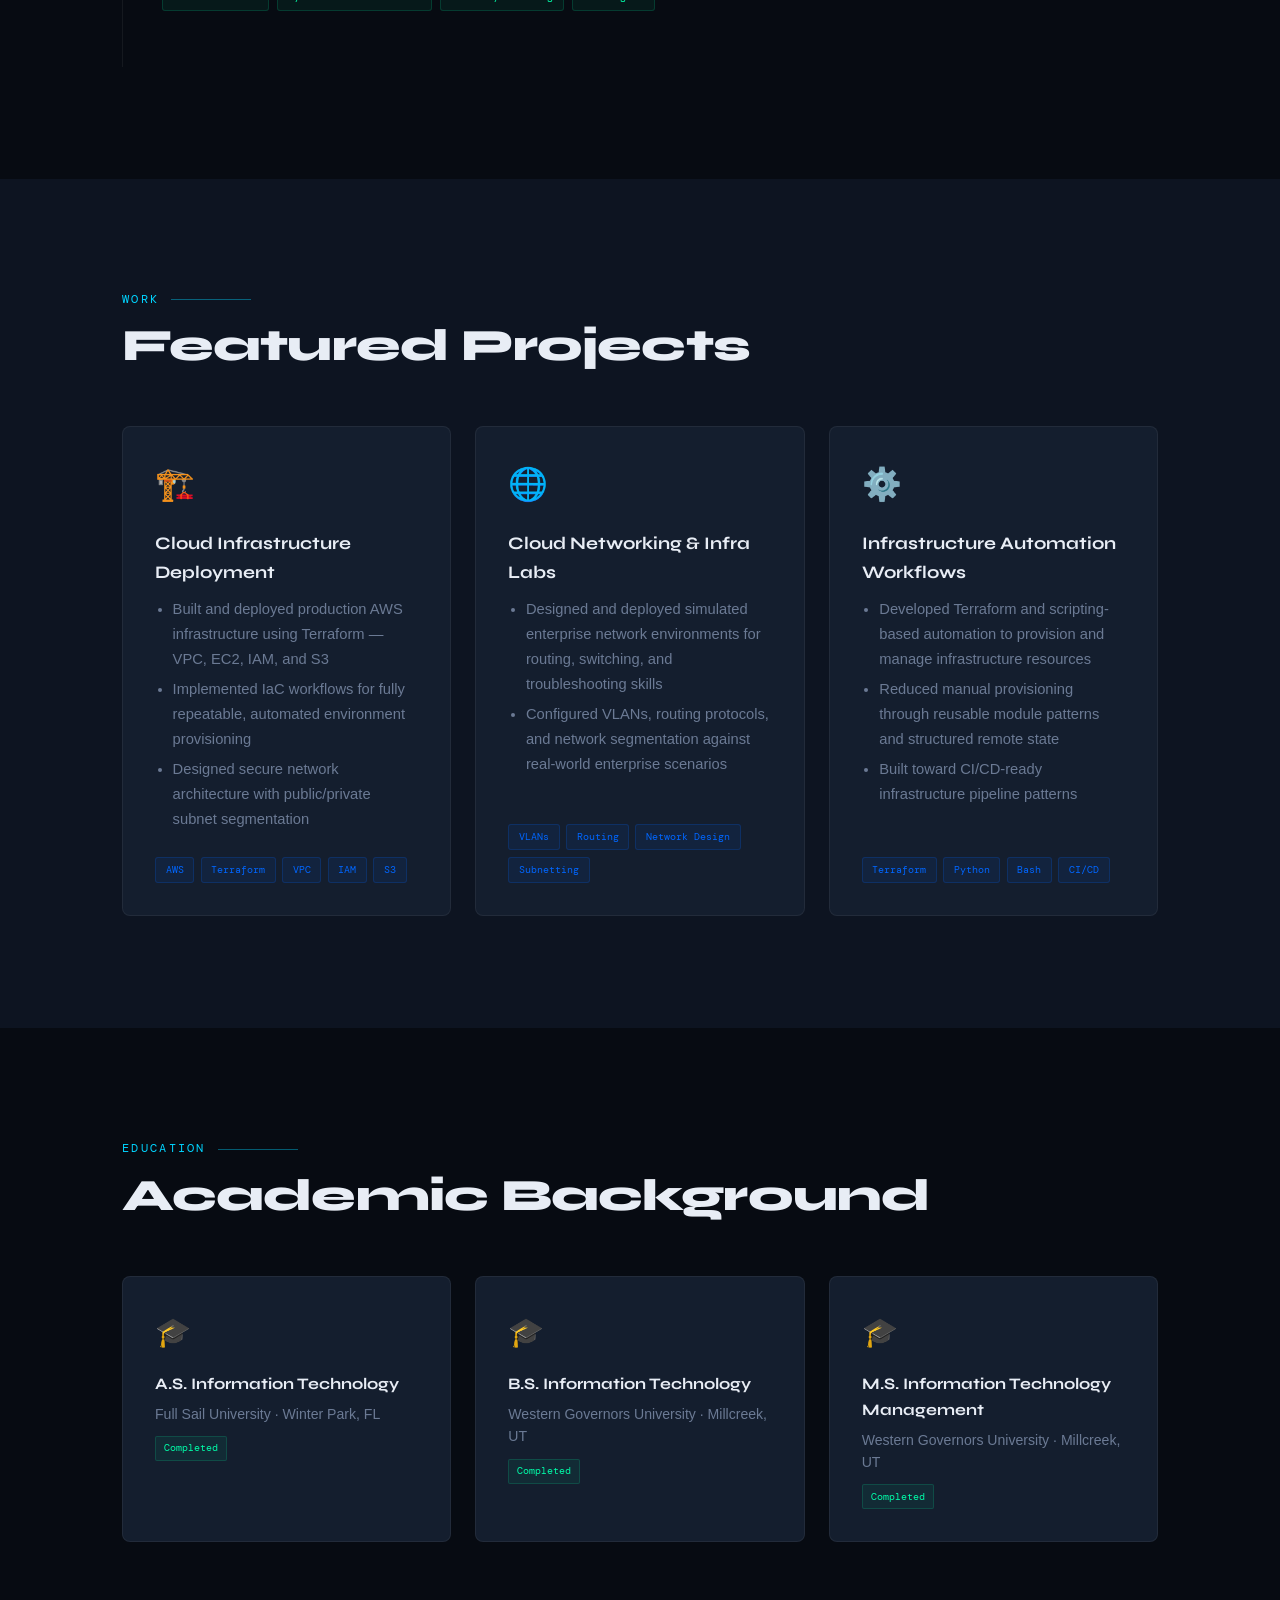
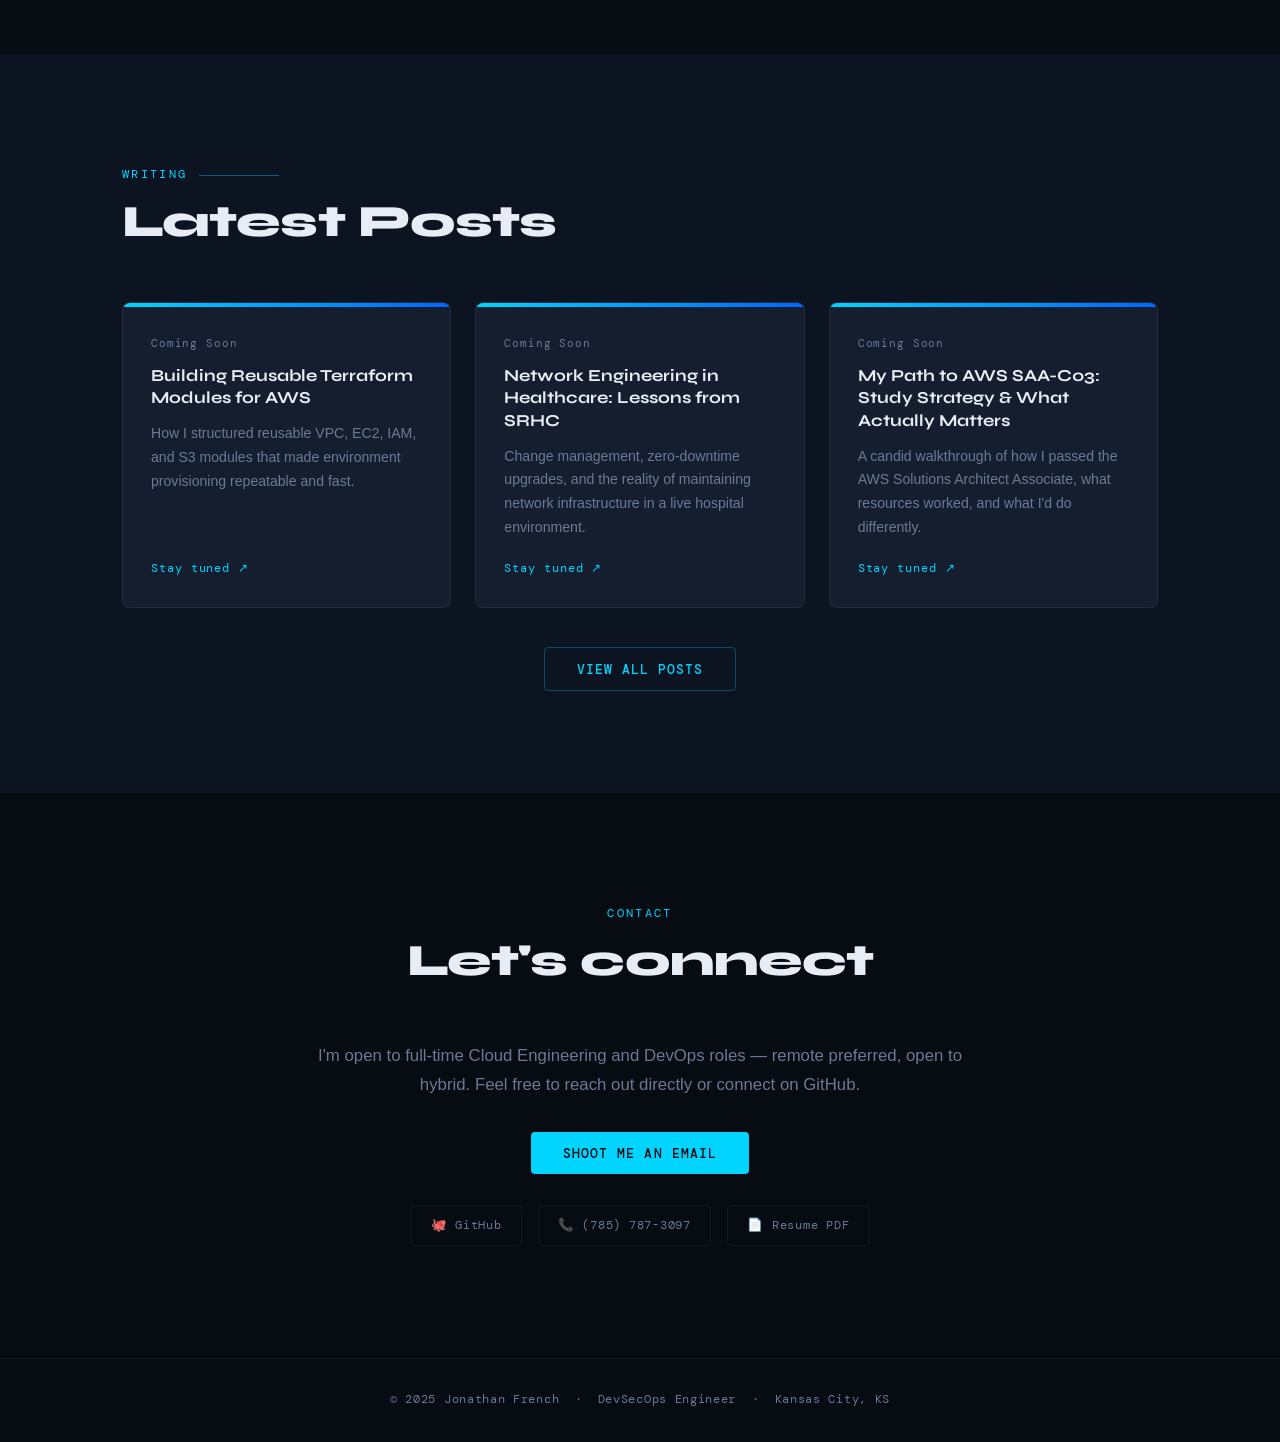
==== commit 98ace1b0: "updated all to current" ====
--- a/site/index.html
+++ b/site/index.html
@@ -204,11 +204,11 @@
   <section id="hero">
     <div class="hero-inner">
       <div class="hero-content">
-        <p class="hero-eyebrow">☁ Based in Salina, KS · Open to Remote, Hybrid, On-Site</p>
+        <p class="hero-eyebrow">☁ Based in Kansas City · Open to Remote Roles</p>
         <h1 class="hero-name">Jay<br><span>French</span></h1>
-        <p class="hero-title">Network &amp; Cloud Infrastructure Engineer</p>
+        <p class="hero-title">DevSecOps Engineer</p>
         <p class="hero-desc">
-          AWS-certified cloud and network infrastructure engineer building scalable, secure, and highly available environments through infrastructure as code. Background in enterprise networking across healthcare and banking — now focused full-time on cloud.
+          DevSecOps Engineer building scalable, secure, and highly available environments through infrastructure as code. Background in enterprise networking across healthcare and banking — now focused full-time on cloud.
         </p>
         <div class="hero-ctas">
           <a href="#experience" class="btn-primary">View Experience</a>
@@ -263,10 +263,10 @@
   <div class="stats-bar">
     <div class="container">
       <div class="stats-grid">
-        <div class="stat reveal"><span class="stat-num" data-target="3">0</span><span class="stat-label">Years in Cloud &amp; Networking</span></div>
-        <div class="stat reveal"><span class="stat-num" data-target="2500">0</span><span class="stat-label">Enterprise Users Supported</span></div>
+        <div class="stat reveal"><span class="stat-num" data-target="4">0</span><span class="stat-label">Years in Cloud &amp; Networking</span></div>
+        <div class="stat reveal"><span class="stat-num" data-target="30000">0</span><span class="stat-label">Enterprise Users Supported</span></div>
         <div class="stat reveal"><span class="stat-num" data-target="7">0</span><span class="stat-label">Active Certifications</span></div>
-        <div class="stat reveal"><span class="stat-num" data-target="4">0</span><span class="stat-label">AWS Certs (2 Earned + 2 Target)</span></div>
+        <div class="stat reveal"><span class="stat-num" data-target="1">0</span><span class="stat-label">Cert on the way FY26</span></div>
       </div>
     </div>
   </div>
@@ -278,11 +278,11 @@
         <div class="about-text reveal">
           <div class="section-header">
             <p class="section-label">About Me</p>
-            <h2 class="section-title">Infrastructure engineer with roots in the network layer</h2>
-          </div>
-          <p>I'm a Cloud Infrastructure Engineer with hands-on experience designing, automating, and supporting <strong>AWS environments using Terraform and Linux-based systems</strong>. My background spans enterprise networking and systems administration across healthcare and banking — environments where reliability isn't optional.</p>
-          <p>I specialize in <strong>infrastructure as code, repeatable deployments, and operational efficiency</strong>. If something is done more than twice, it should be automated. I'm actively advancing toward professional-level AWS architecture and DevOps certifications, with CKA and AWS DevOps Professional on the roadmap for 2026.</p>
-          <p>Currently working as a <strong>Network Technician at Salina Regional Health Center</strong> while contracting as a cloud infrastructure engineer for IronClad Verify — and actively seeking full-time cloud and DevOps engineering roles.</p>
+            <h2 class="section-title">DevSecOps Engineer with roots in Networking</h2>
+          </div>
+            <p>I'm a <strong>DevSecOps Engineer</strong> securing cloud infrastructure at a Level 1 PCI-DSS payment processor. My day-to-day work spans <strong>GCP, Azure, Terraform, Kubernetes, and CI/CD</strong>, in an environment where every change has to hold up in production and pass an audit.</p>
+            <p>Before cloud, I worked in enterprise networking and systems administration in healthcare and banking, where reliability isn't optional. That background still shapes how I build. I focus on <strong>infrastructure as code, repeatable deployments, and security controls that are automated rather than remembered</strong>. If something is done more than twice, it should be automated.</p>
+            <p>Outside of work, I publish free cloud and IaC training, starting with <strong>HashiCorp Terraform Associate</strong>, and I'm currently working toward the <strong>CKA</strong>.</p>
         </div>
         <div class="reveal">
           <div class="section-header">
@@ -411,7 +411,25 @@
       <div class="timeline">
 
         <div class="timeline-item reveal">
-          <div class="timeline-date">Oct 2025 — Present</div>
+          <div class="timeline-date">April 2026 – Present</div>
+          <div class="timeline-role">DevSecOps Engineer</div>
+          <div class="timeline-company">Global Payments Inc. · Kansas City Metro (Remote)</div>
+          <div class="timeline-desc">
+            <ul>
+              <li>Engineer cloud threat detection and response on the Cloud Security team of a Fortune 500, Level 1 PCI-DSS payment processor, across GCP and Azure</li>
+              <li>Build and tune security detections and monitoring in Splunk, and investigate cloud security posture findings in Wiz</li>
+              <li>Work with Terraform-managed infrastructure, Kubernetes workloads, and CI/CD pipelines, keeping security controls in code rather than in manual process</li>
+              <li>Support PCI-DSS compliance by tying cloud security controls and findings back to audit requirements</li>
+            </ul>
+          </div>
+          <div class="timeline-tags">
+            <span class="timeline-tag">GCP</span><span class="timeline-tag">Azure</span><span class="timeline-tag">Terraform</span>
+            <span class="timeline-tag">Kubernetes</span><span class="timeline-tag">Splunk</span><span class="timeline-tag">Wiz</span><span class="timeline-tag">PCI-DSS</span>
+          </div>
+        </div>
+
+        <div class="timeline-item reveal">
+          <div class="timeline-date">Oct 2025 — April 2026</div>
           <div class="timeline-role">Cloud Infrastructure Engineer</div>
           <div class="timeline-company">IronClad Verify · Remote, USA &nbsp;·&nbsp; Contract (Part Time)</div>
           <div class="timeline-desc">
@@ -430,7 +448,7 @@
         </div>
 
         <div class="timeline-item reveal">
-          <div class="timeline-date">Oct 2024 — Present</div>
+          <div class="timeline-date">Oct 2024 — April 2026</div>
           <div class="timeline-role">Network Technician</div>
           <div class="timeline-company">Salina Regional Health Center · Salina, KS</div>
           <div class="timeline-desc">
@@ -608,21 +626,21 @@
           <h2 class="section-title">Let's connect</h2>
         </div>
         <p class="contact-desc">
-          I'm actively seeking full-time cloud engineering and DevOps roles — remote preferred, open to hybrid.
+          I'm open to full-time Cloud Engineering and DevOps roles — remote preferred, open to hybrid.
           Feel free to reach out directly or connect on GitHub.
         </p>
-        <a href="mailto:jfrench@svdatasys.com" class="btn-primary">jfrench@svdatasys.com</a>
+        <a href="mailto:jonathanbrofrench@gmail.com" class="btn-primary">Shoot Me an Email</a>
         <div class="contact-links">
           <a href="https://github.com/jayshun2" class="contact-link" target="_blank">🐙 GitHub</a>
           <a href="tel:7857873097" class="contact-link">📞 (785) 787-3097</a>
-          <a href="jfrench032026Resume.pdf" class="contact-link" target="_blank">📄 Resume PDF</a>
+          <a href="jfrench9282026.pdf" class="contact-link" target="_blank">📄 Resume PDF</a>
         </div>
       </div>
     </div>
   </section>
 
   <footer>
-    <p>© 2025 Jonathan French &nbsp;·&nbsp; Network &amp; Cloud Infrastructure Engineer &nbsp;·&nbsp; Salina, KS</p>
+    <p>© 2025 Jonathan French &nbsp;·&nbsp; DevSecOps Engineer &nbsp;·&nbsp; Kansas City, KS</p>
   </footer>
 
   <script>
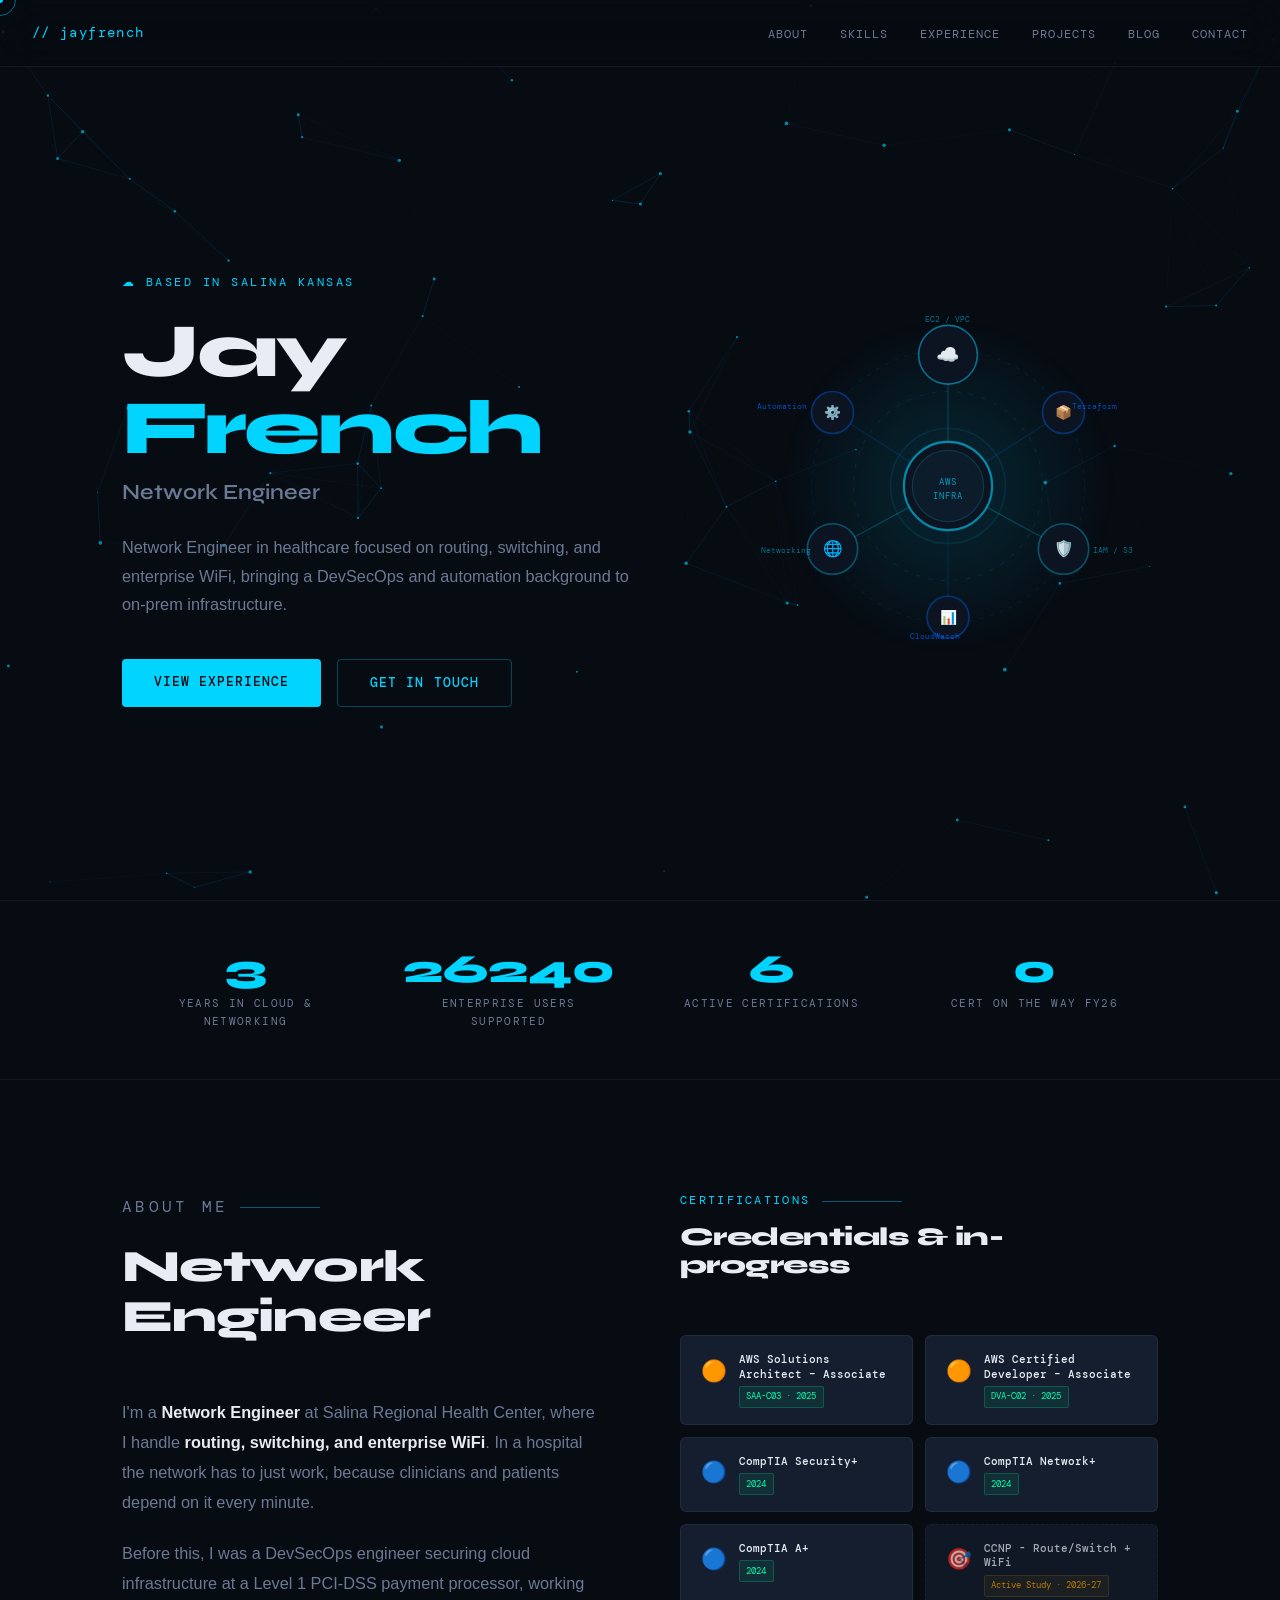
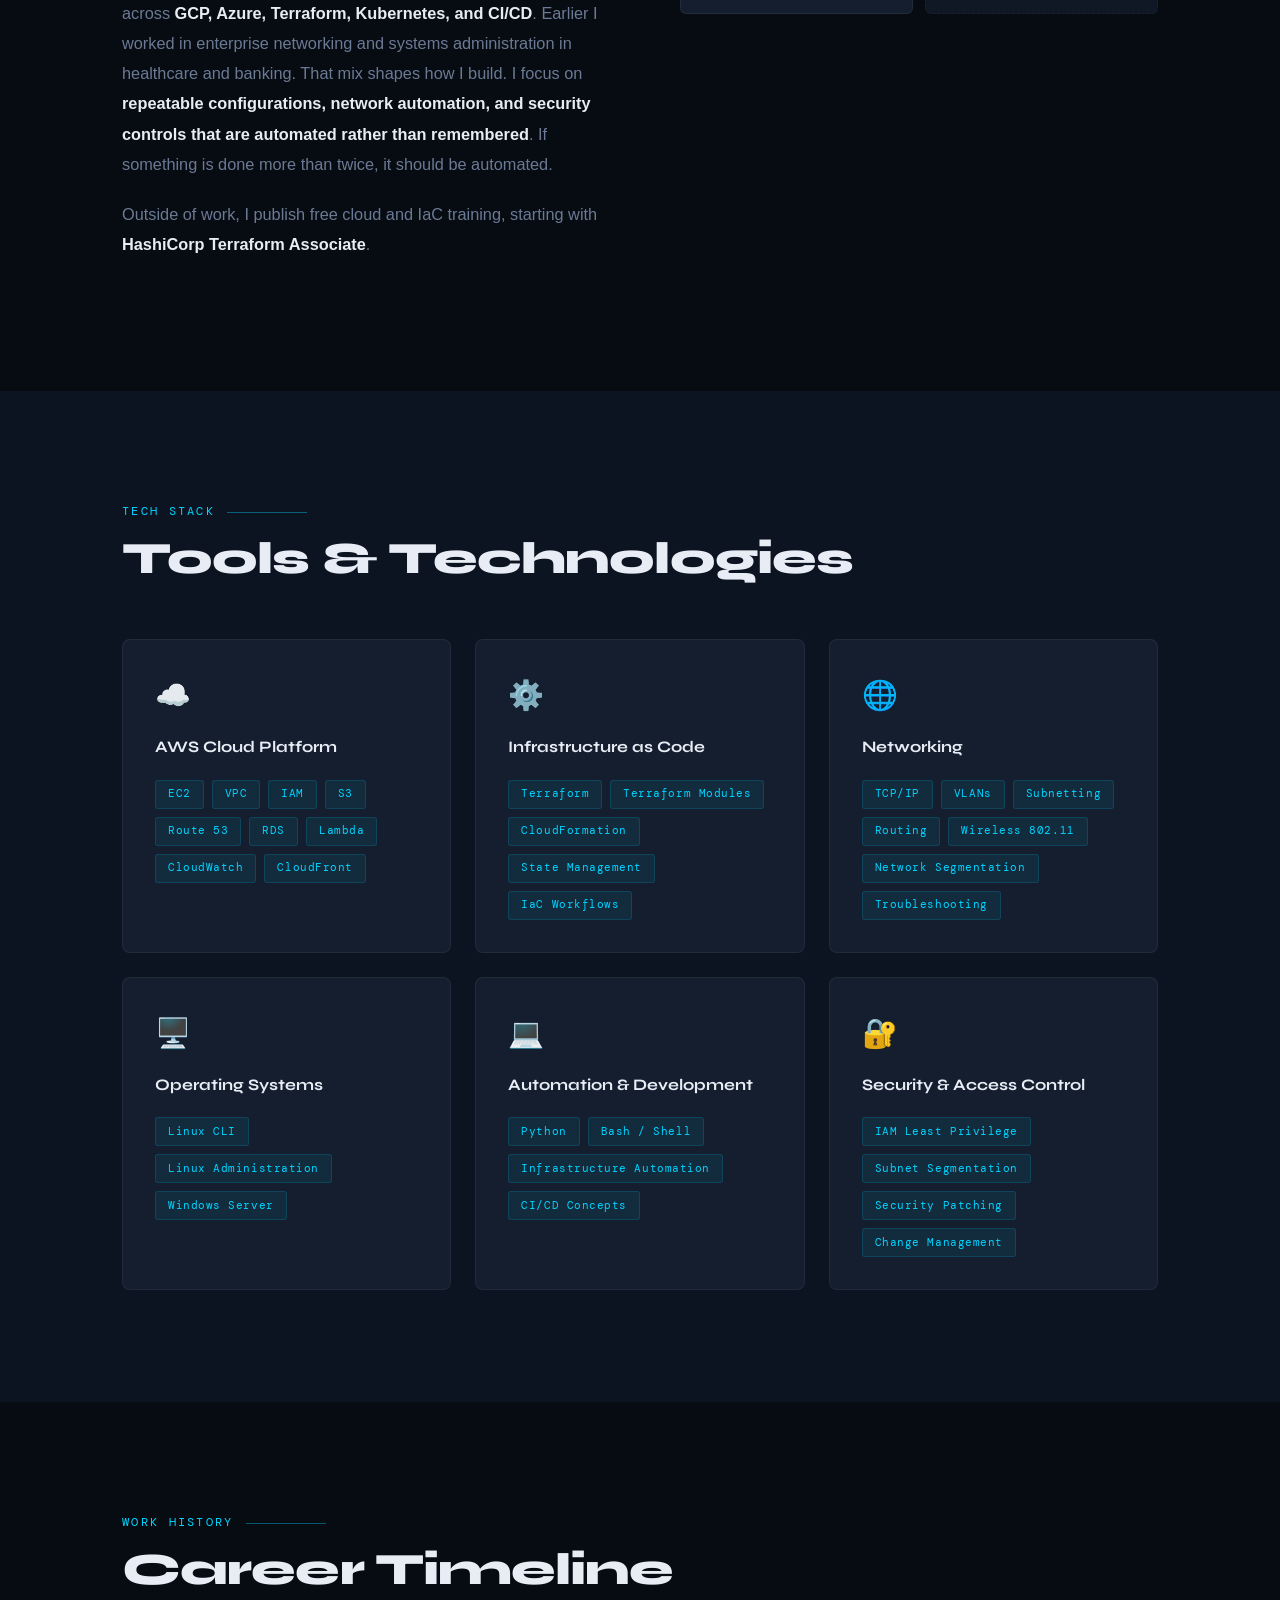
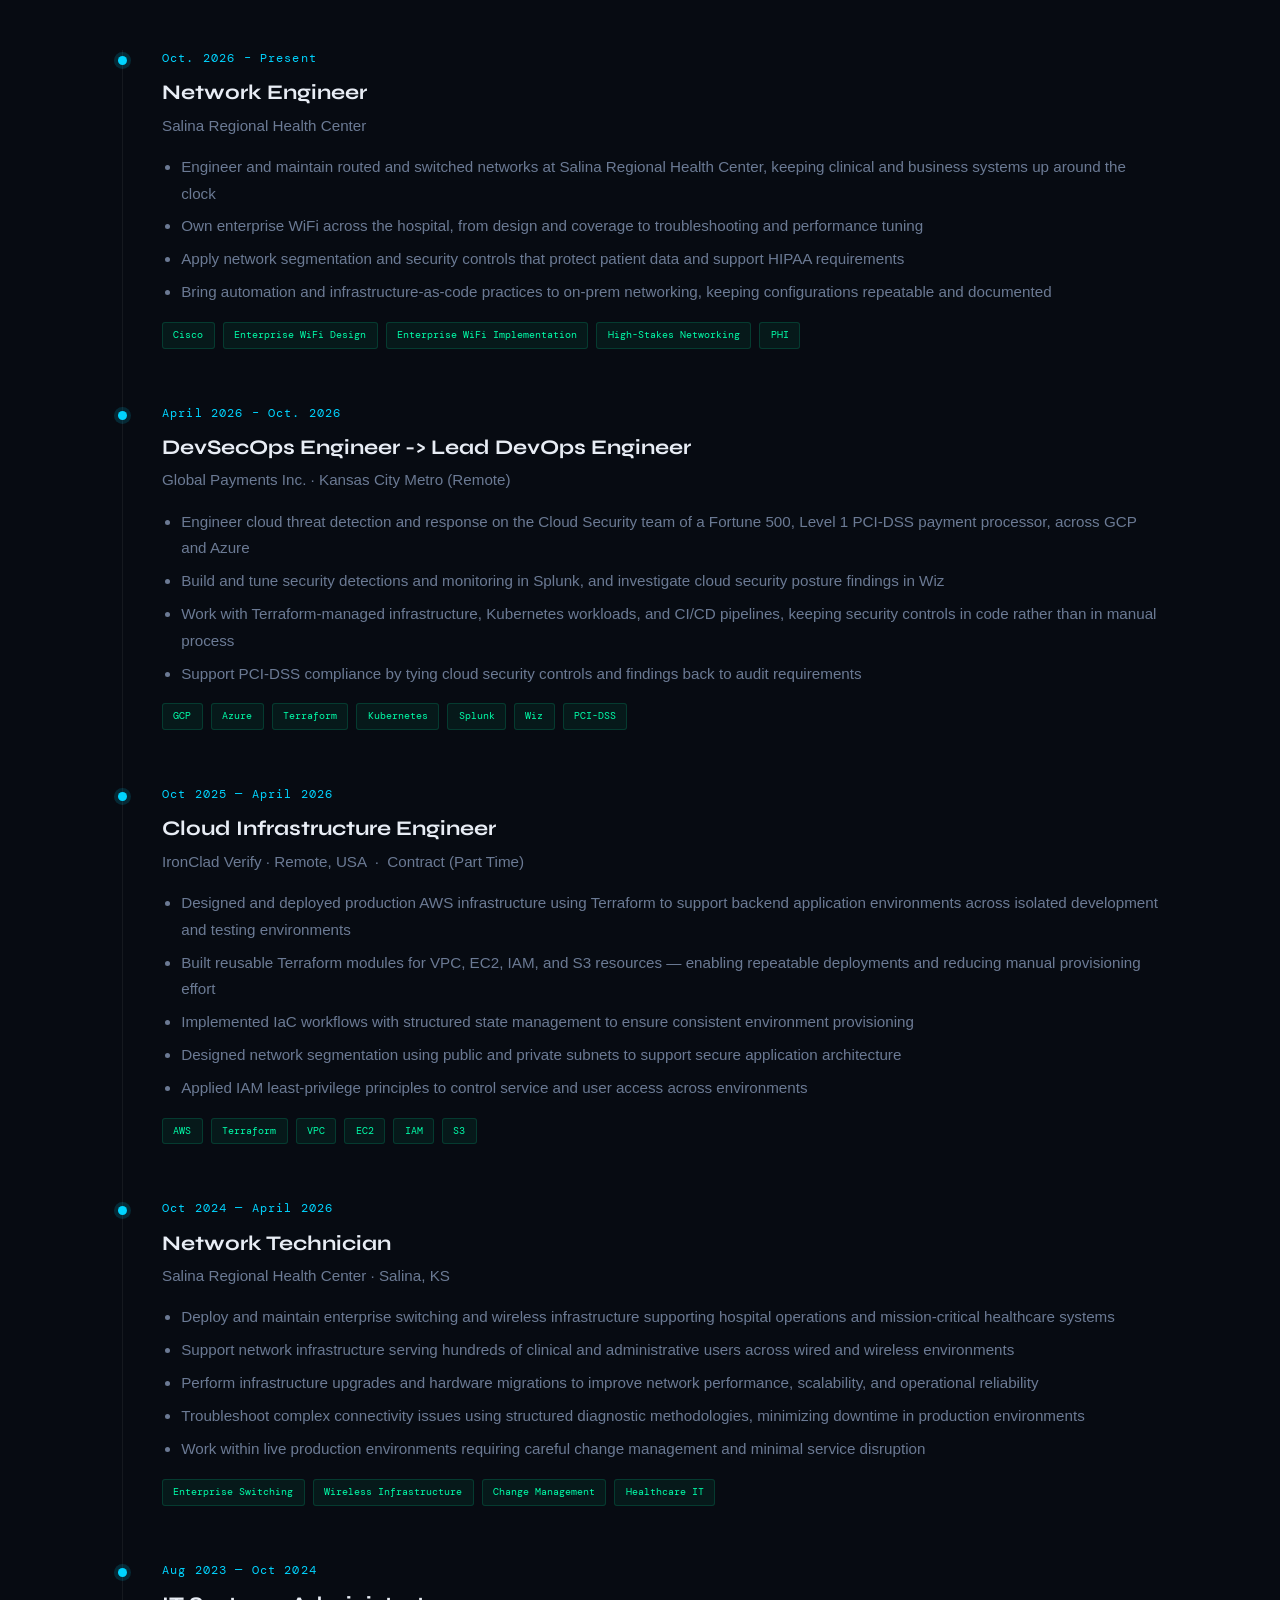
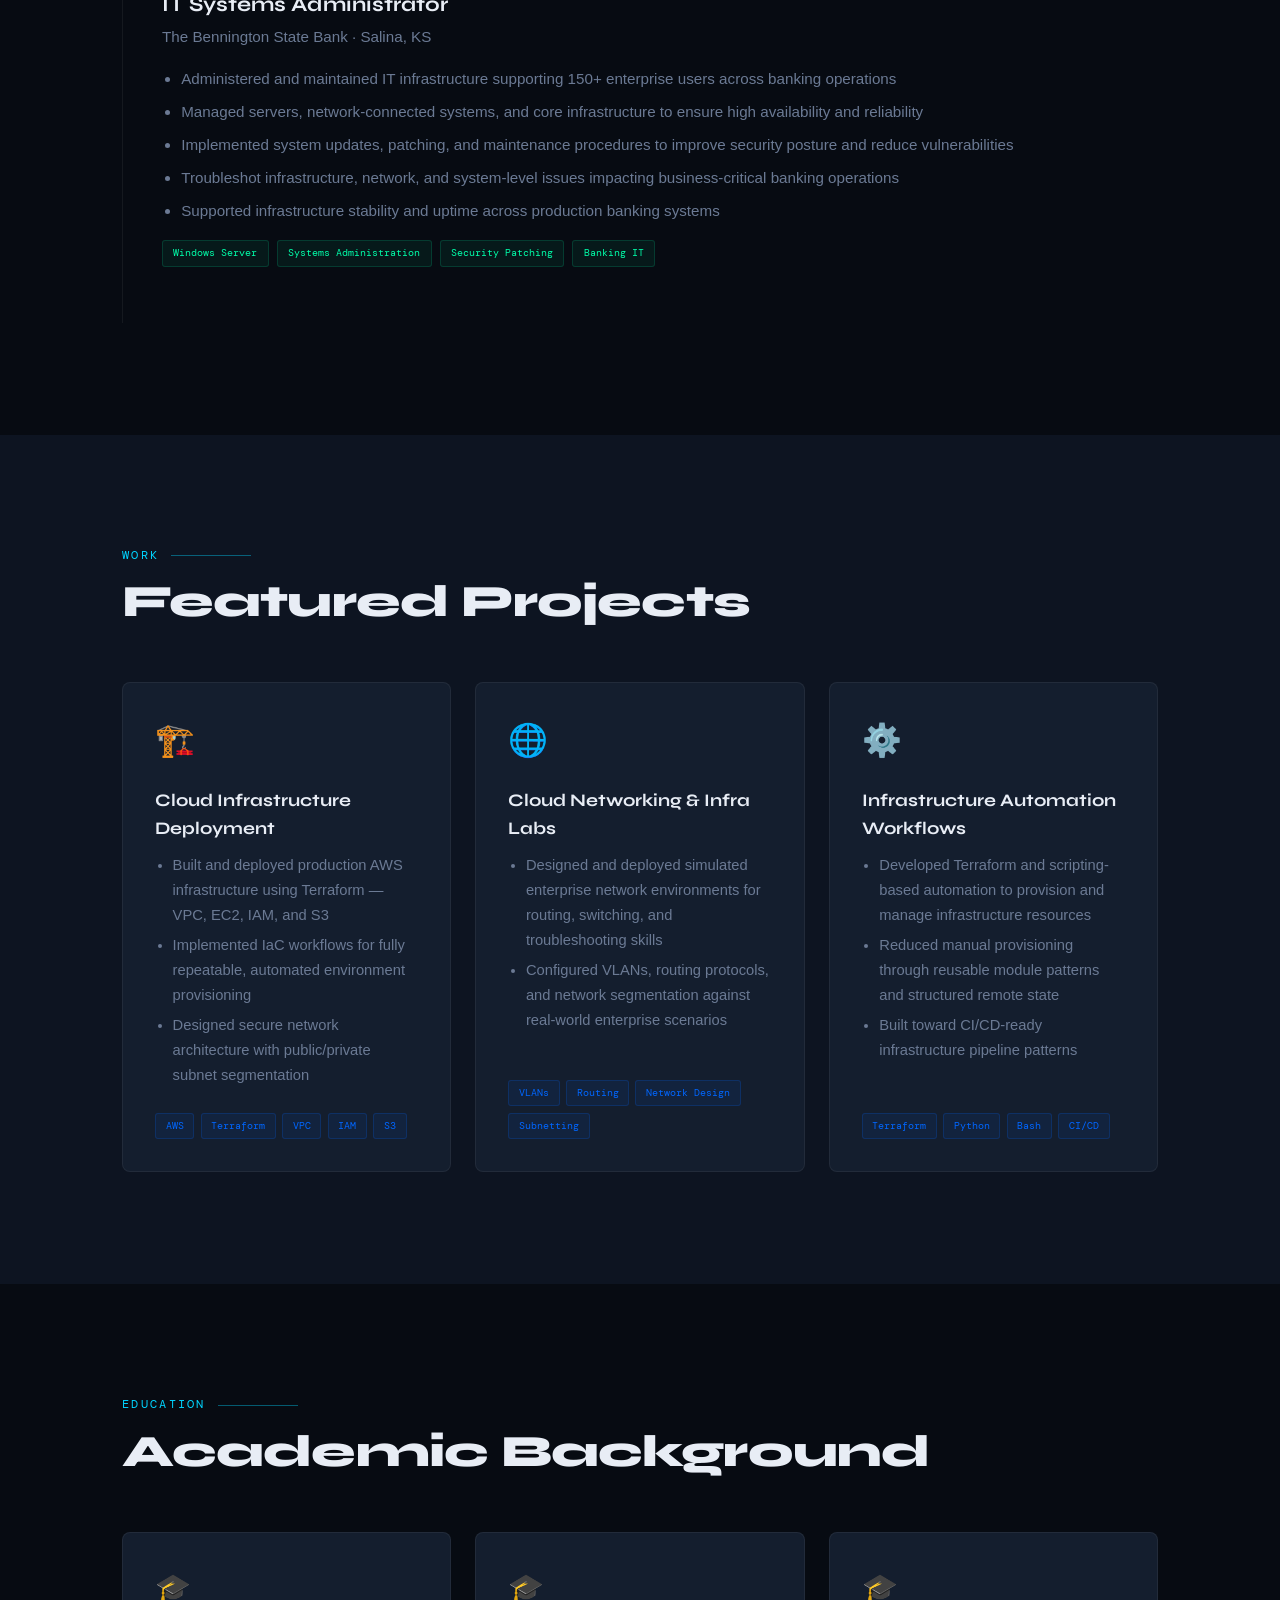
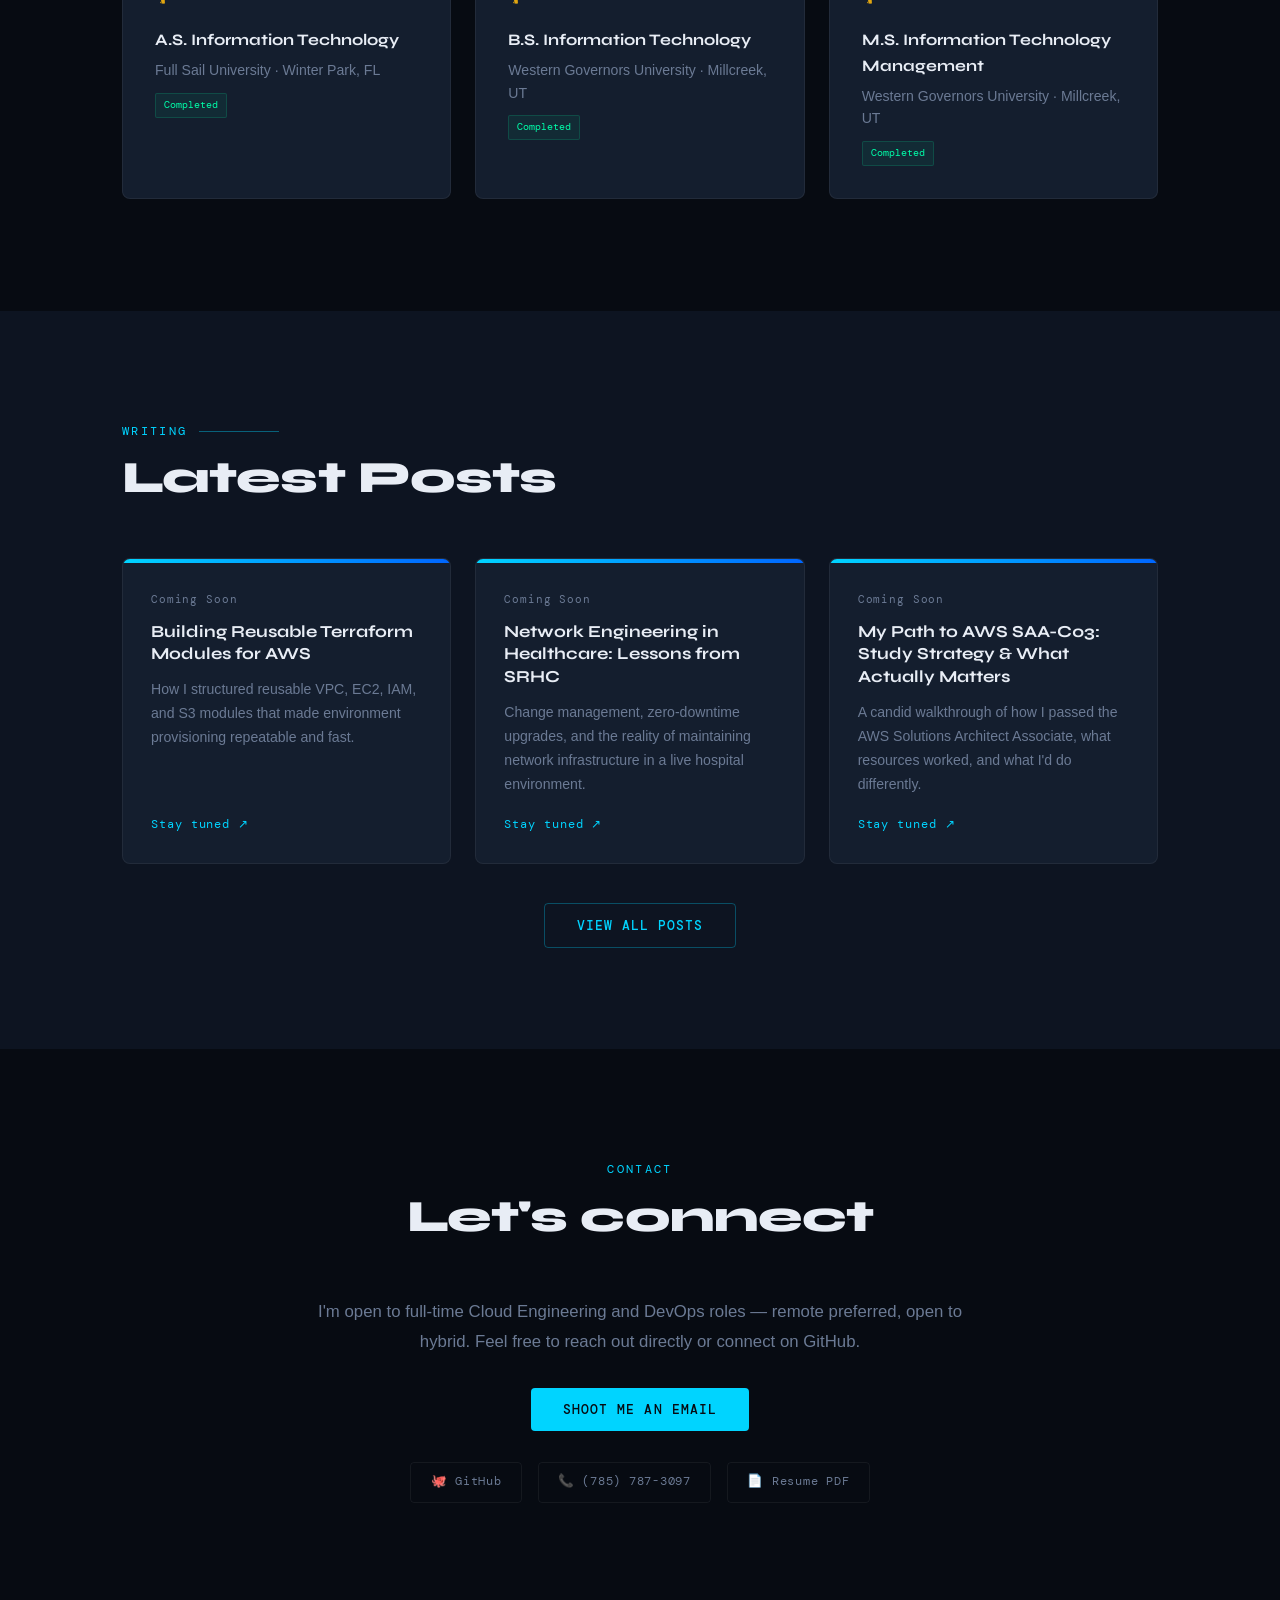
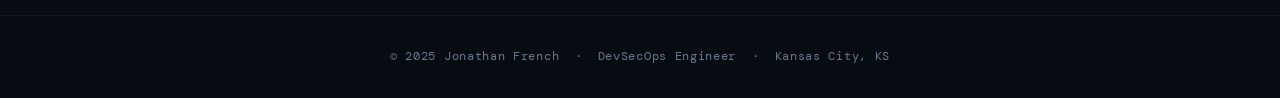
==== commit 8c35c130: "updated to new position" ====
--- a/site/index.html
+++ b/site/index.html
@@ -3,7 +3,7 @@
 <head>
   <meta charset="UTF-8" />
   <meta name="viewport" content="width=device-width, initial-scale=1.0" />
-  <title>Jay French — Network &amp; Cloud Infrastructure Engineer</title>
+  <title>Jay French — Network Engineer</title>
   <link rel="preconnect" href="https://fonts.googleapis.com" />
   <link rel="preconnect" href="https://fonts.gstatic.com" crossorigin />
   <link href="https://fonts.googleapis.com/css2?family=Syne:wght@400;600;700;800&family=DM+Mono:wght@300;400;500&family=Cabinet+Grotesk:wght@300;400;500;700&display=swap" rel="stylesheet" />
@@ -204,11 +204,11 @@
   <section id="hero">
     <div class="hero-inner">
       <div class="hero-content">
-        <p class="hero-eyebrow">☁ Based in Kansas City · Open to Remote Roles</p>
+        <p class="hero-eyebrow">☁ Based in Salina Kansas</p>
         <h1 class="hero-name">Jay<br><span>French</span></h1>
-        <p class="hero-title">DevSecOps Engineer</p>
+        <p class="hero-title">Network Engineer</p>
         <p class="hero-desc">
-          DevSecOps Engineer building scalable, secure, and highly available environments through infrastructure as code. Background in enterprise networking across healthcare and banking — now focused full-time on cloud.
+          Network Engineer in healthcare focused on routing, switching, and enterprise WiFi, bringing a DevSecOps and automation background to on-prem infrastructure.
         </p>
         <div class="hero-ctas">
           <a href="#experience" class="btn-primary">View Experience</a>
@@ -278,11 +278,11 @@
         <div class="about-text reveal">
           <div class="section-header">
             <p class="section-label">About Me</p>
-            <h2 class="section-title">DevSecOps Engineer with roots in Networking</h2>
-          </div>
-            <p>I'm a <strong>DevSecOps Engineer</strong> securing cloud infrastructure at a Level 1 PCI-DSS payment processor. My day-to-day work spans <strong>GCP, Azure, Terraform, Kubernetes, and CI/CD</strong>, in an environment where every change has to hold up in production and pass an audit.</p>
-            <p>Before cloud, I worked in enterprise networking and systems administration in healthcare and banking, where reliability isn't optional. That background still shapes how I build. I focus on <strong>infrastructure as code, repeatable deployments, and security controls that are automated rather than remembered</strong>. If something is done more than twice, it should be automated.</p>
-            <p>Outside of work, I publish free cloud and IaC training, starting with <strong>HashiCorp Terraform Associate</strong>, and I'm currently working toward the <strong>CKA</strong>.</p>
+            <h2 class="section-title">Network Engineer</h2>
+          </div>
+            <p>I'm a <strong>Network Engineer</strong> at Salina Regional Health Center, where I handle <strong>routing, switching, and enterprise WiFi</strong>. In a hospital the network has to just work, because clinicians and patients depend on it every minute.</p>
+            <p>Before this, I was a DevSecOps engineer securing cloud infrastructure at a Level 1 PCI-DSS payment processor, working across <strong>GCP, Azure, Terraform, Kubernetes, and CI/CD</strong>. Earlier I worked in enterprise networking and systems administration in healthcare and banking. That mix shapes how I build. I focus on <strong>repeatable configurations, network automation, and security controls that are automated rather than remembered</strong>. If something is done more than twice, it should be automated.</p>
+            <p>Outside of work, I publish free cloud and IaC training, starting with <strong>HashiCorp Terraform Associate</strong>.</p>  
         </div>
         <div class="reveal">
           <div class="section-header">
@@ -328,8 +328,8 @@
             <div class="cert-card upcoming">
               <span class="cert-icon">🎯</span>
               <div>
-                <div class="cert-name">AWS SA Pro · CKA · AWS DevOps Pro</div>
-                <span class="cert-badge soon">Active Study · 2026</span>
+                <div class="cert-name">CCNP - Route/Switch + WiFi</div>
+                <span class="cert-badge soon">Active Study · 2026-27</span>
               </div>
             </div>
           </div>
@@ -411,8 +411,26 @@
       <div class="timeline">
 
         <div class="timeline-item reveal">
-          <div class="timeline-date">April 2026 – Present</div>
-          <div class="timeline-role">DevSecOps Engineer</div>
+          <div class="timeline-date">Oct. 2026 – Present</div>
+          <div class="timeline-role">Network Engineer</div>
+          <div class="timeline-company">Salina Regional Health Center</div>
+          <div class="timeline-desc">
+            <ul>
+              <li>Engineer and maintain routed and switched networks at Salina Regional Health Center, keeping clinical and business systems up around the clock</li>
+              <li>Own enterprise WiFi across the hospital, from design and coverage to troubleshooting and performance tuning</li>
+              <li>Apply network segmentation and security controls that protect patient data and support HIPAA requirements</li>
+              <li>Bring automation and infrastructure-as-code practices to on-prem networking, keeping configurations repeatable and documented</li>
+            </ul>
+          </div>
+          <div class="timeline-tags">
+            <span class="timeline-tag">Cisco</span><span class="timeline-tag">Enterprise WiFi Design</span><span class="timeline-tag">Enterprise WiFi Implementation</span>
+            <span class="timeline-tag">High-Stakes Networking</span><span class="timeline-tag">PHI</span>
+          </div>
+        </div>
+
+        <div class="timeline-item reveal">
+          <div class="timeline-date">April 2026 – Oct. 2026</div>
+          <div class="timeline-role">DevSecOps Engineer -> Lead DevOps Engineer</div>
           <div class="timeline-company">Global Payments Inc. · Kansas City Metro (Remote)</div>
           <div class="timeline-desc">
             <ul>
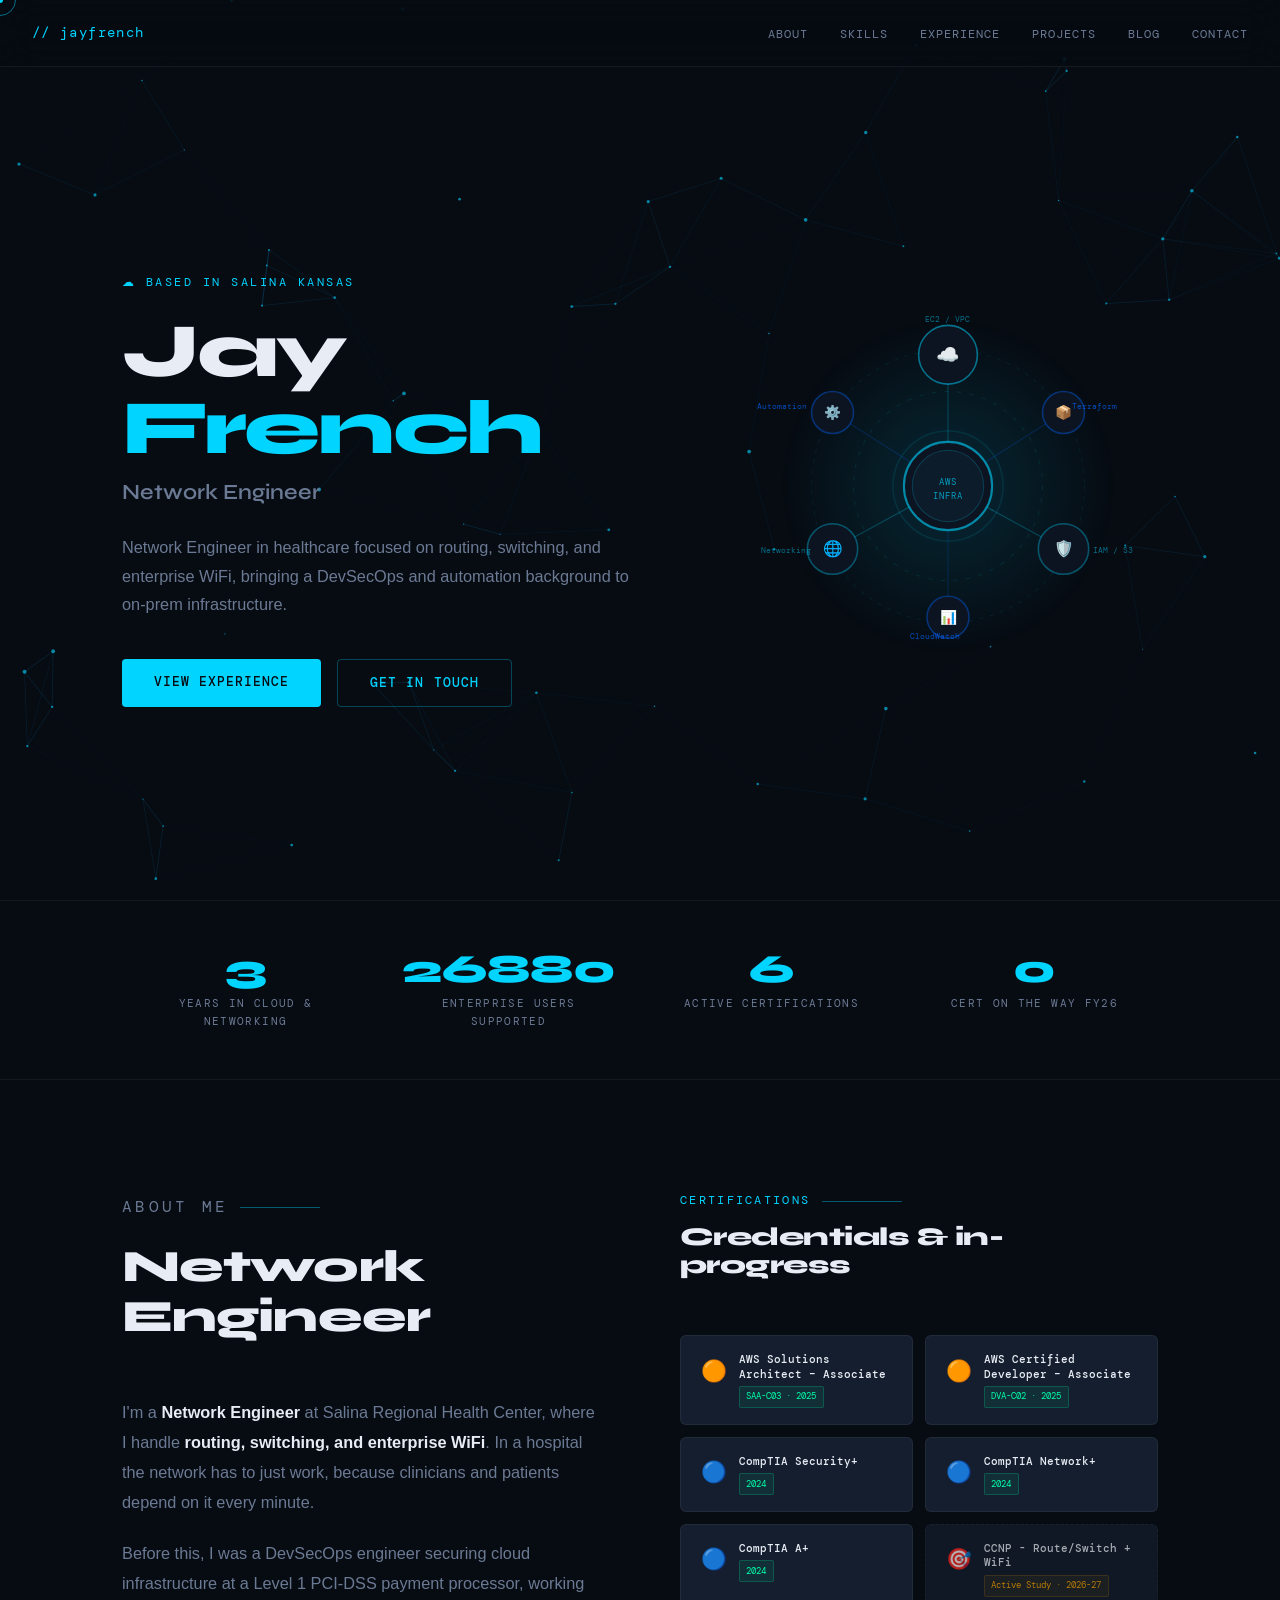
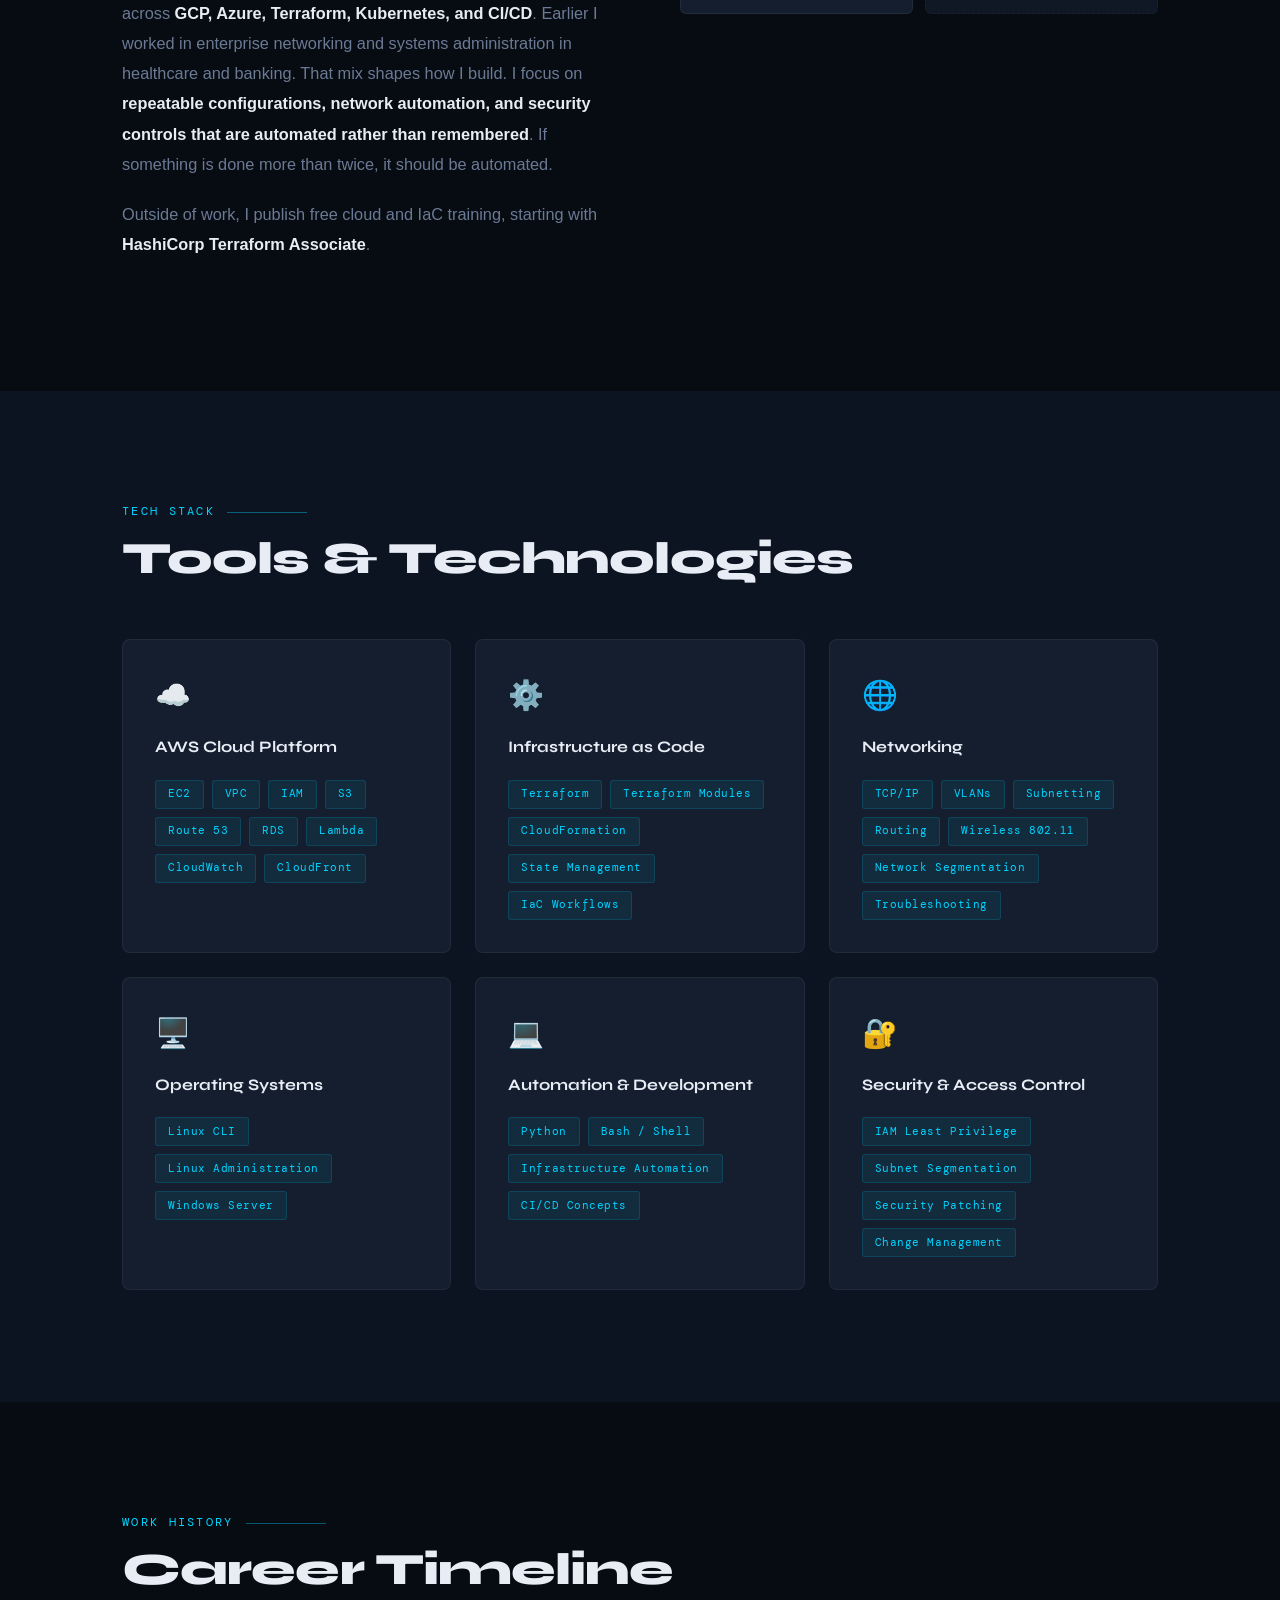
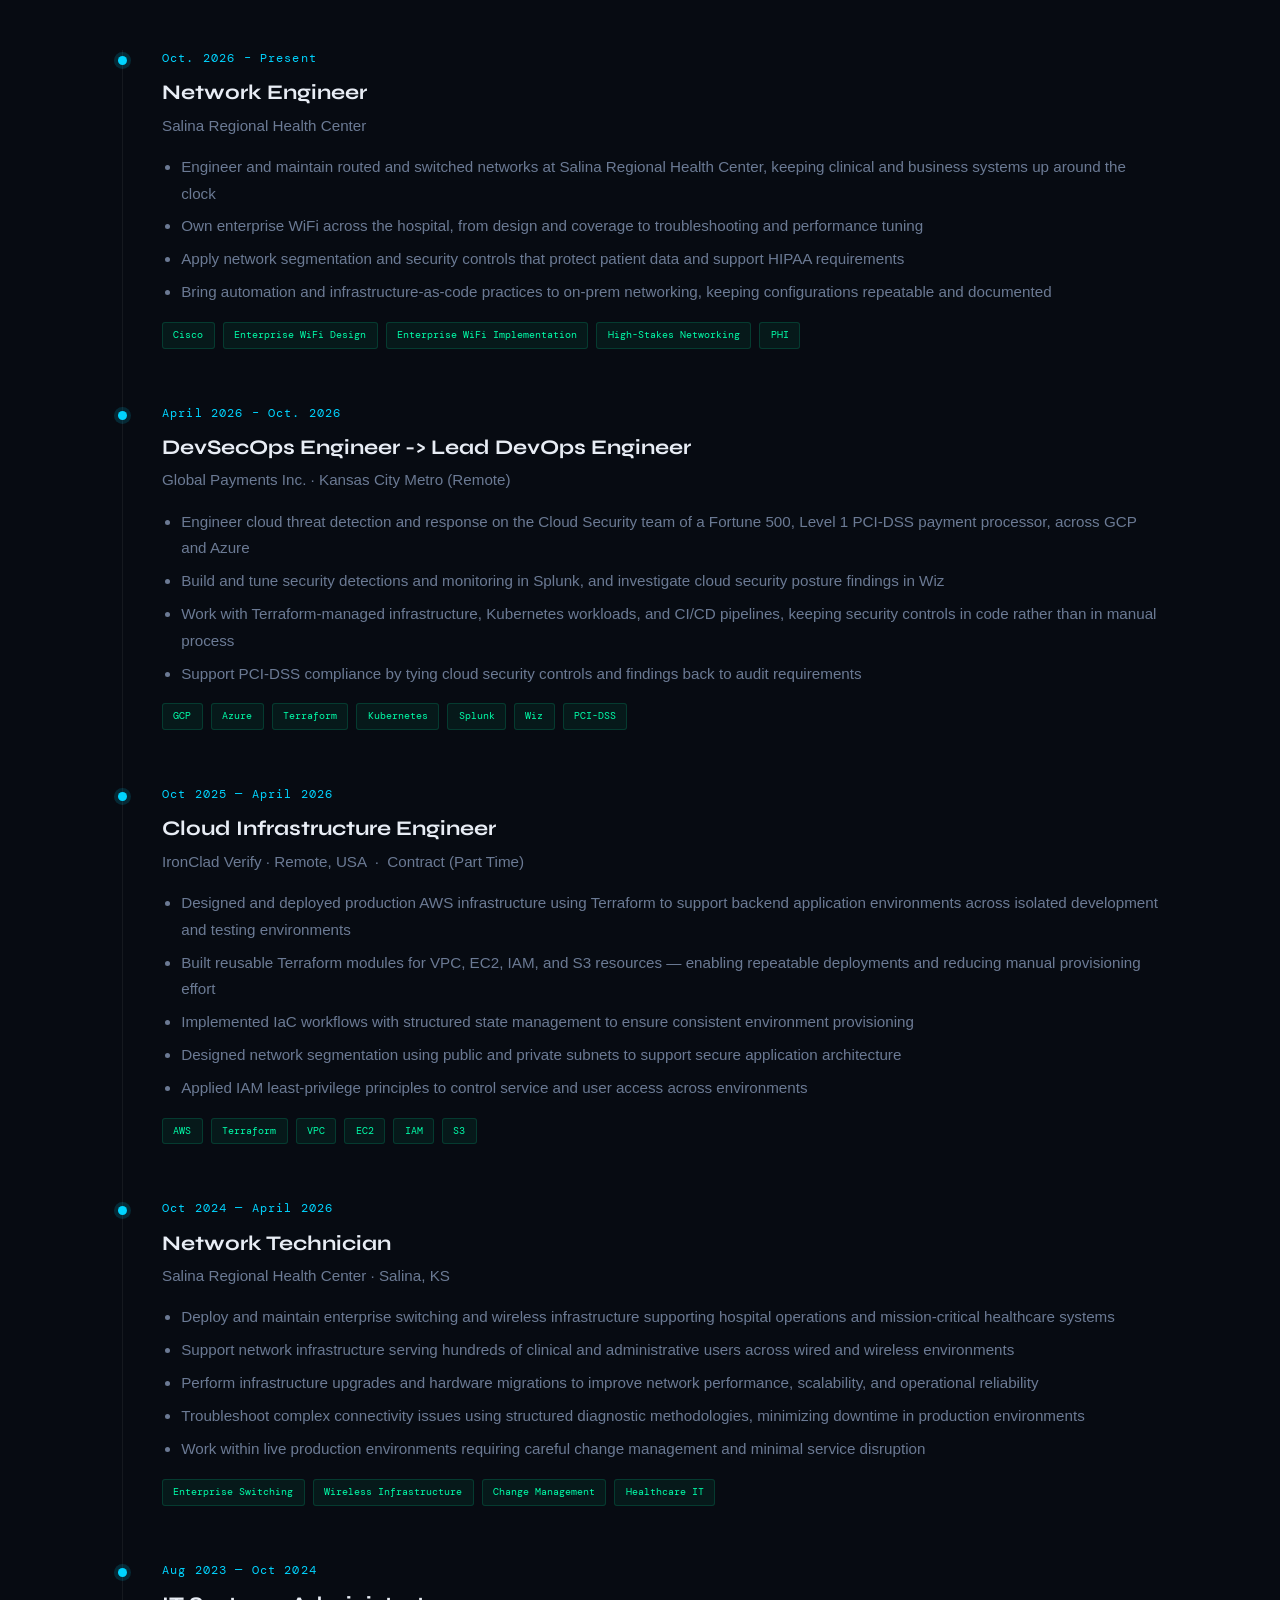
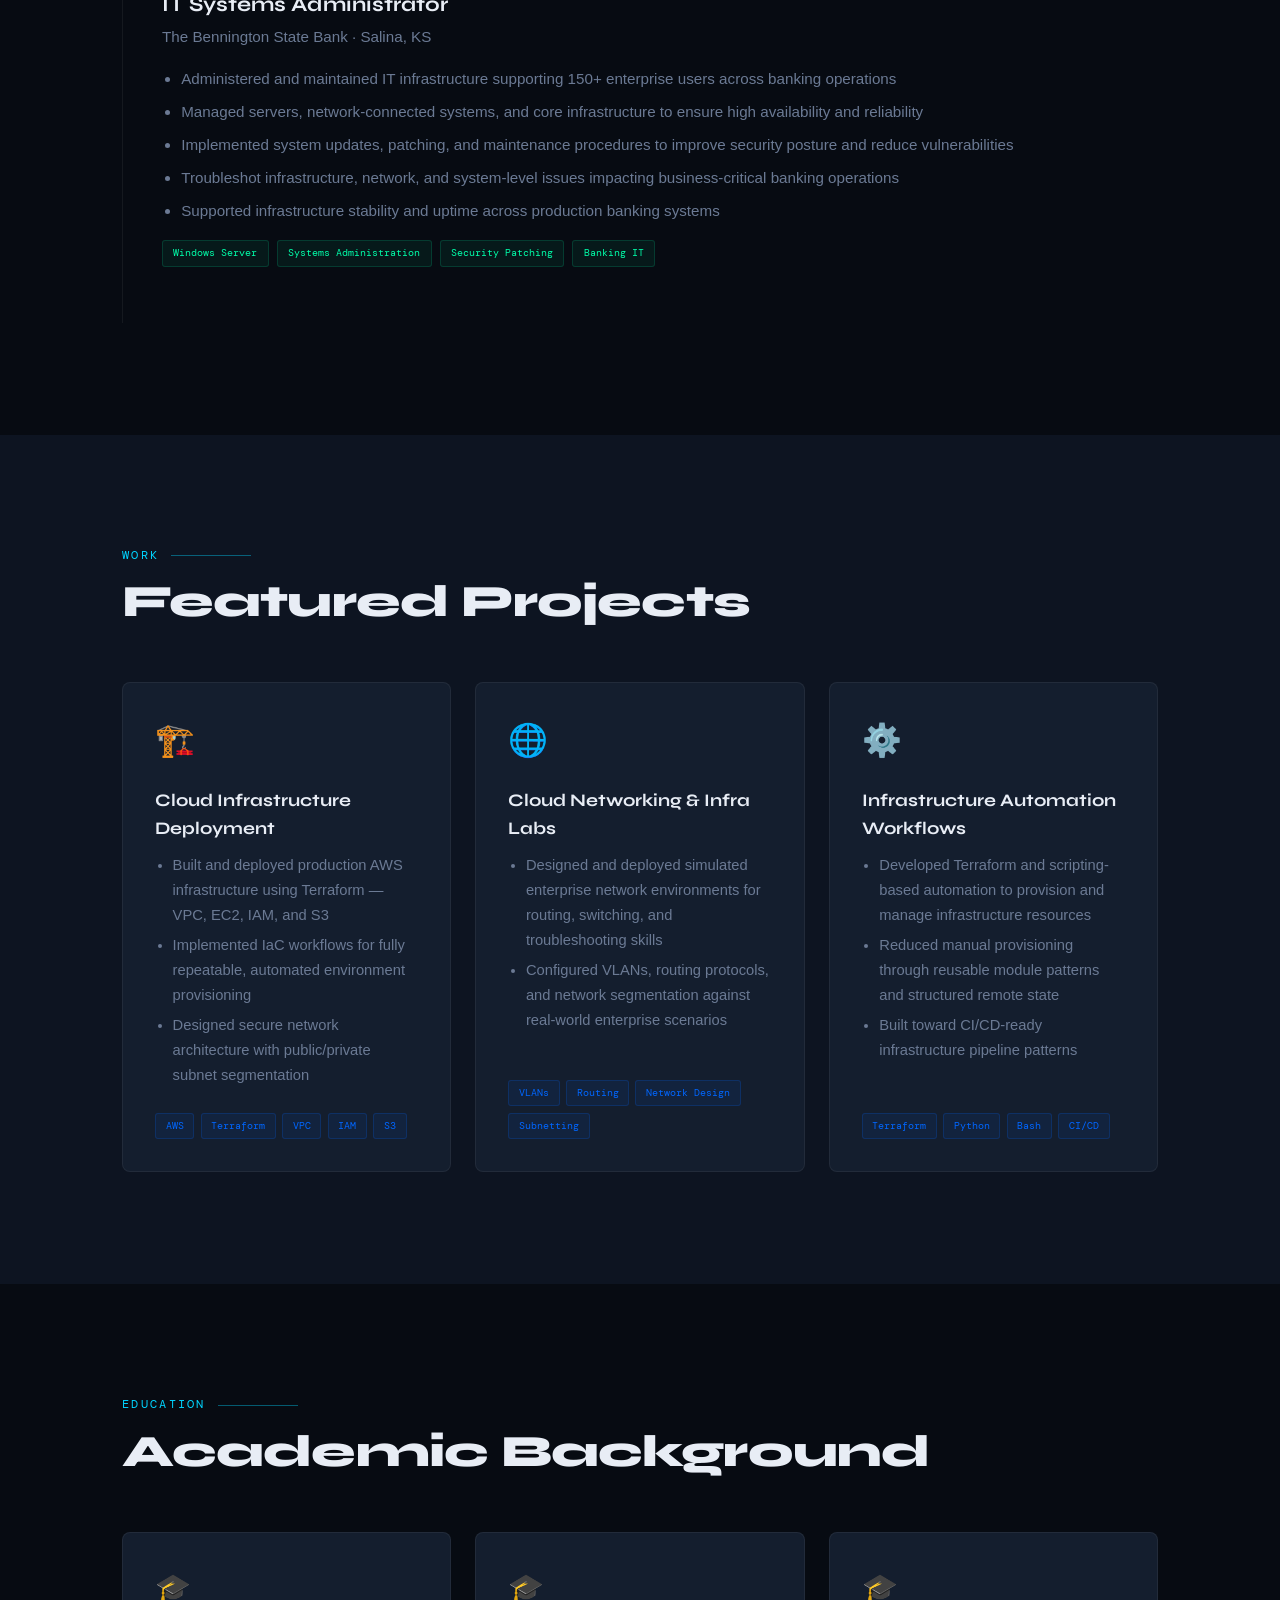
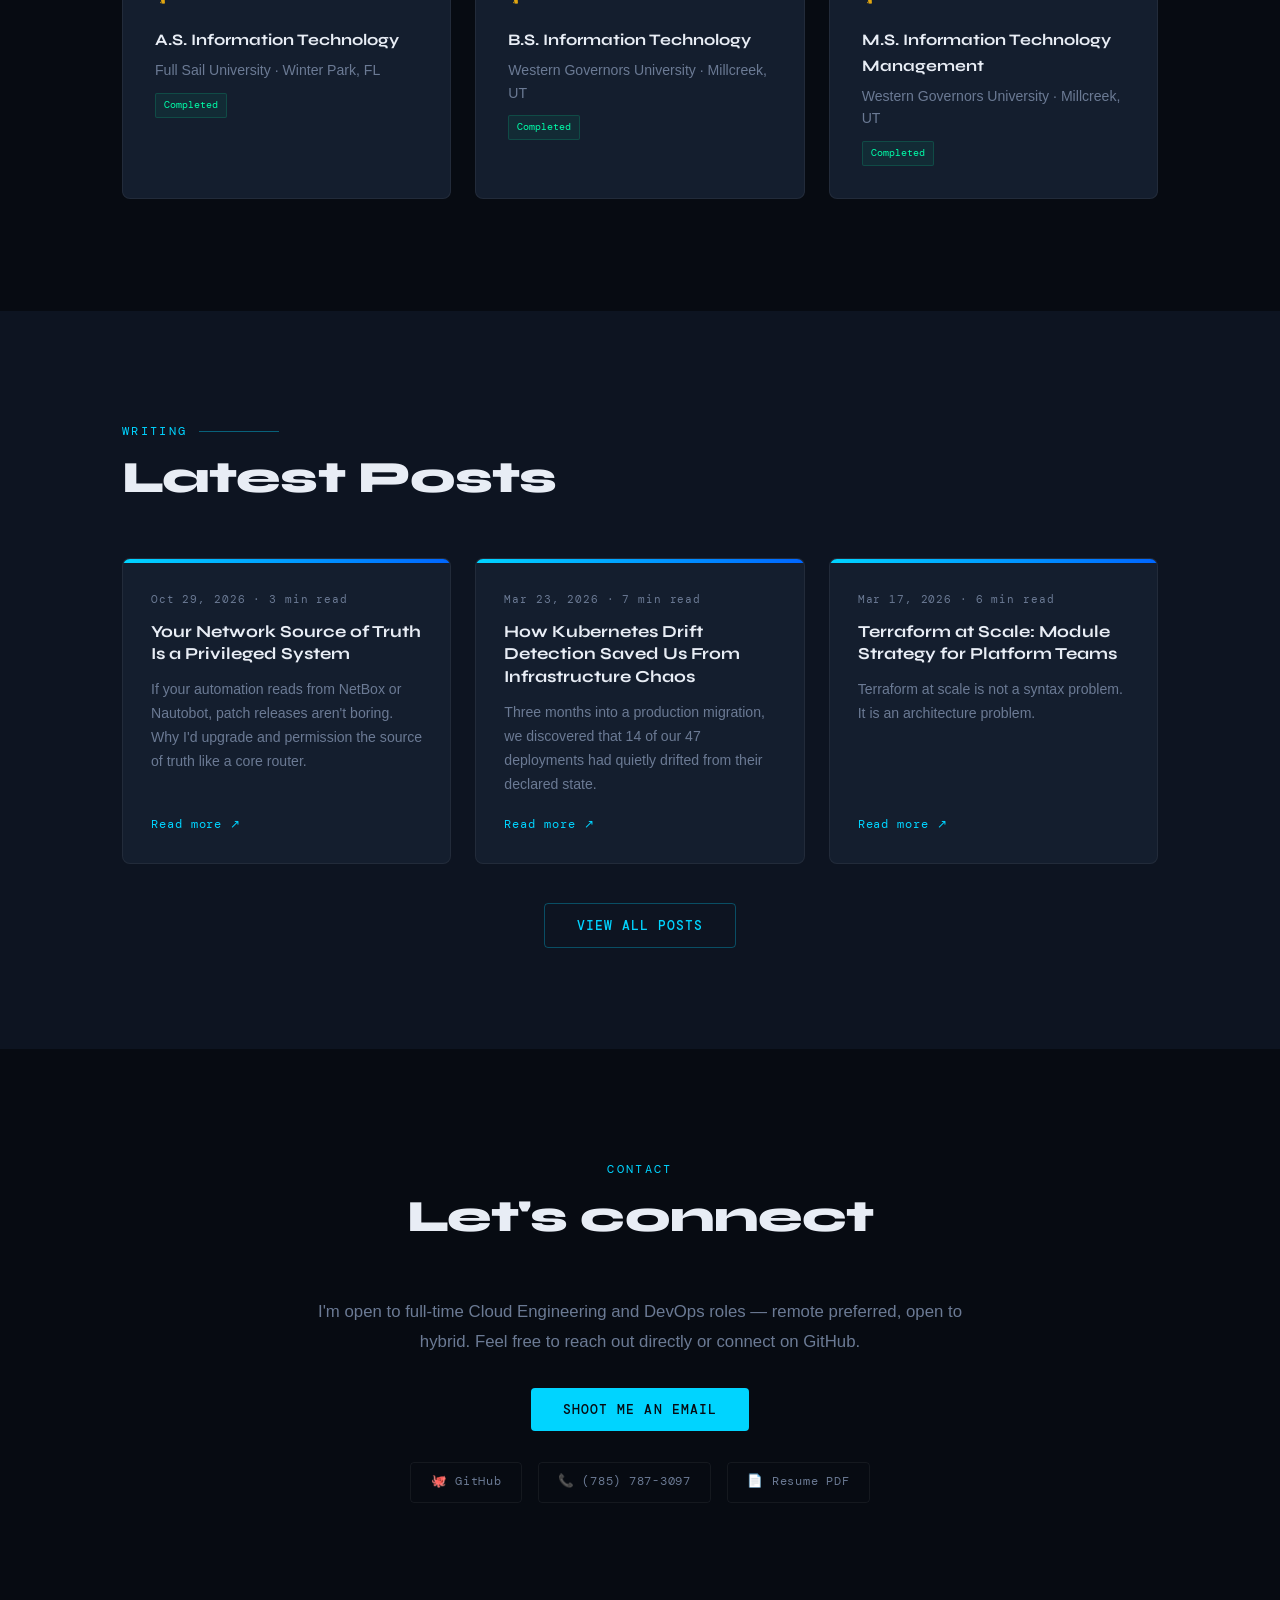
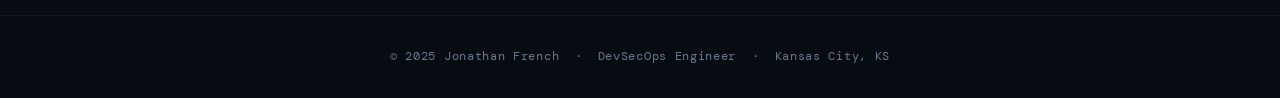
==== commit 8eb60450: "grok added posts and fixed all post issues" ====
--- a/site/index.html
+++ b/site/index.html
@@ -601,31 +601,31 @@
         <h2 class="section-title">Latest Posts</h2>
       </div>
       <div class="blog-grid">
-        <a href="posts/TEMPLATE.html" class="blog-card reveal">
+        <a href="posts/network-source-of-truth-is-privileged.html" class="blog-card reveal">
           <div class="blog-card-accent"></div>
           <div class="blog-card-body">
-            <div class="blog-meta">Coming Soon</div>
-            <div class="blog-card-title">Building Reusable Terraform Modules for AWS</div>
-            <div class="blog-excerpt">How I structured reusable VPC, EC2, IAM, and S3 modules that made environment provisioning repeatable and fast.</div>
-            <div class="blog-read-more">Stay tuned ↗</div>
+            <div class="blog-meta">Oct 29, 2026 · 3 min read</div>
+            <div class="blog-card-title">Your Network Source of Truth Is a Privileged System</div>
+            <div class="blog-excerpt">If your automation reads from NetBox or Nautobot, patch releases aren't boring. Why I'd upgrade and permission the source of truth like a core router.</div>
+            <div class="blog-read-more">Read more ↗</div>
           </div>
         </a>
-        <a href="posts/TEMPLATE.html" class="blog-card reveal">
+        <a href="posts/how-kubernetes-saved-us.html" class="blog-card reveal">
           <div class="blog-card-accent"></div>
           <div class="blog-card-body">
-            <div class="blog-meta">Coming Soon</div>
-            <div class="blog-card-title">Network Engineering in Healthcare: Lessons from SRHC</div>
-            <div class="blog-excerpt">Change management, zero-downtime upgrades, and the reality of maintaining network infrastructure in a live hospital environment.</div>
-            <div class="blog-read-more">Stay tuned ↗</div>
+            <div class="blog-meta">Mar 23, 2026 · 7 min read</div>
+            <div class="blog-card-title">How Kubernetes Drift Detection Saved Us From Infrastructure Chaos</div>
+            <div class="blog-excerpt">Three months into a production migration, we discovered that 14 of our 47 deployments had quietly drifted from their declared state.</div>
+            <div class="blog-read-more">Read more ↗</div>
           </div>
         </a>
-        <a href="posts/TEMPLATE.html" class="blog-card reveal">
+        <a href="posts/terraform-at-scale.html" class="blog-card reveal">
           <div class="blog-card-accent"></div>
           <div class="blog-card-body">
-            <div class="blog-meta">Coming Soon</div>
-            <div class="blog-card-title">My Path to AWS SAA-C03: Study Strategy &amp; What Actually Matters</div>
-            <div class="blog-excerpt">A candid walkthrough of how I passed the AWS Solutions Architect Associate, what resources worked, and what I'd do differently.</div>
-            <div class="blog-read-more">Stay tuned ↗</div>
+            <div class="blog-meta">Mar 17, 2026 · 6 min read</div>
+            <div class="blog-card-title">Terraform at Scale: Module Strategy for Platform Teams</div>
+            <div class="blog-excerpt">Terraform at scale is not a syntax problem. It is an architecture problem.</div>
+            <div class="blog-read-more">Read more ↗</div>
           </div>
         </a>
       </div>
